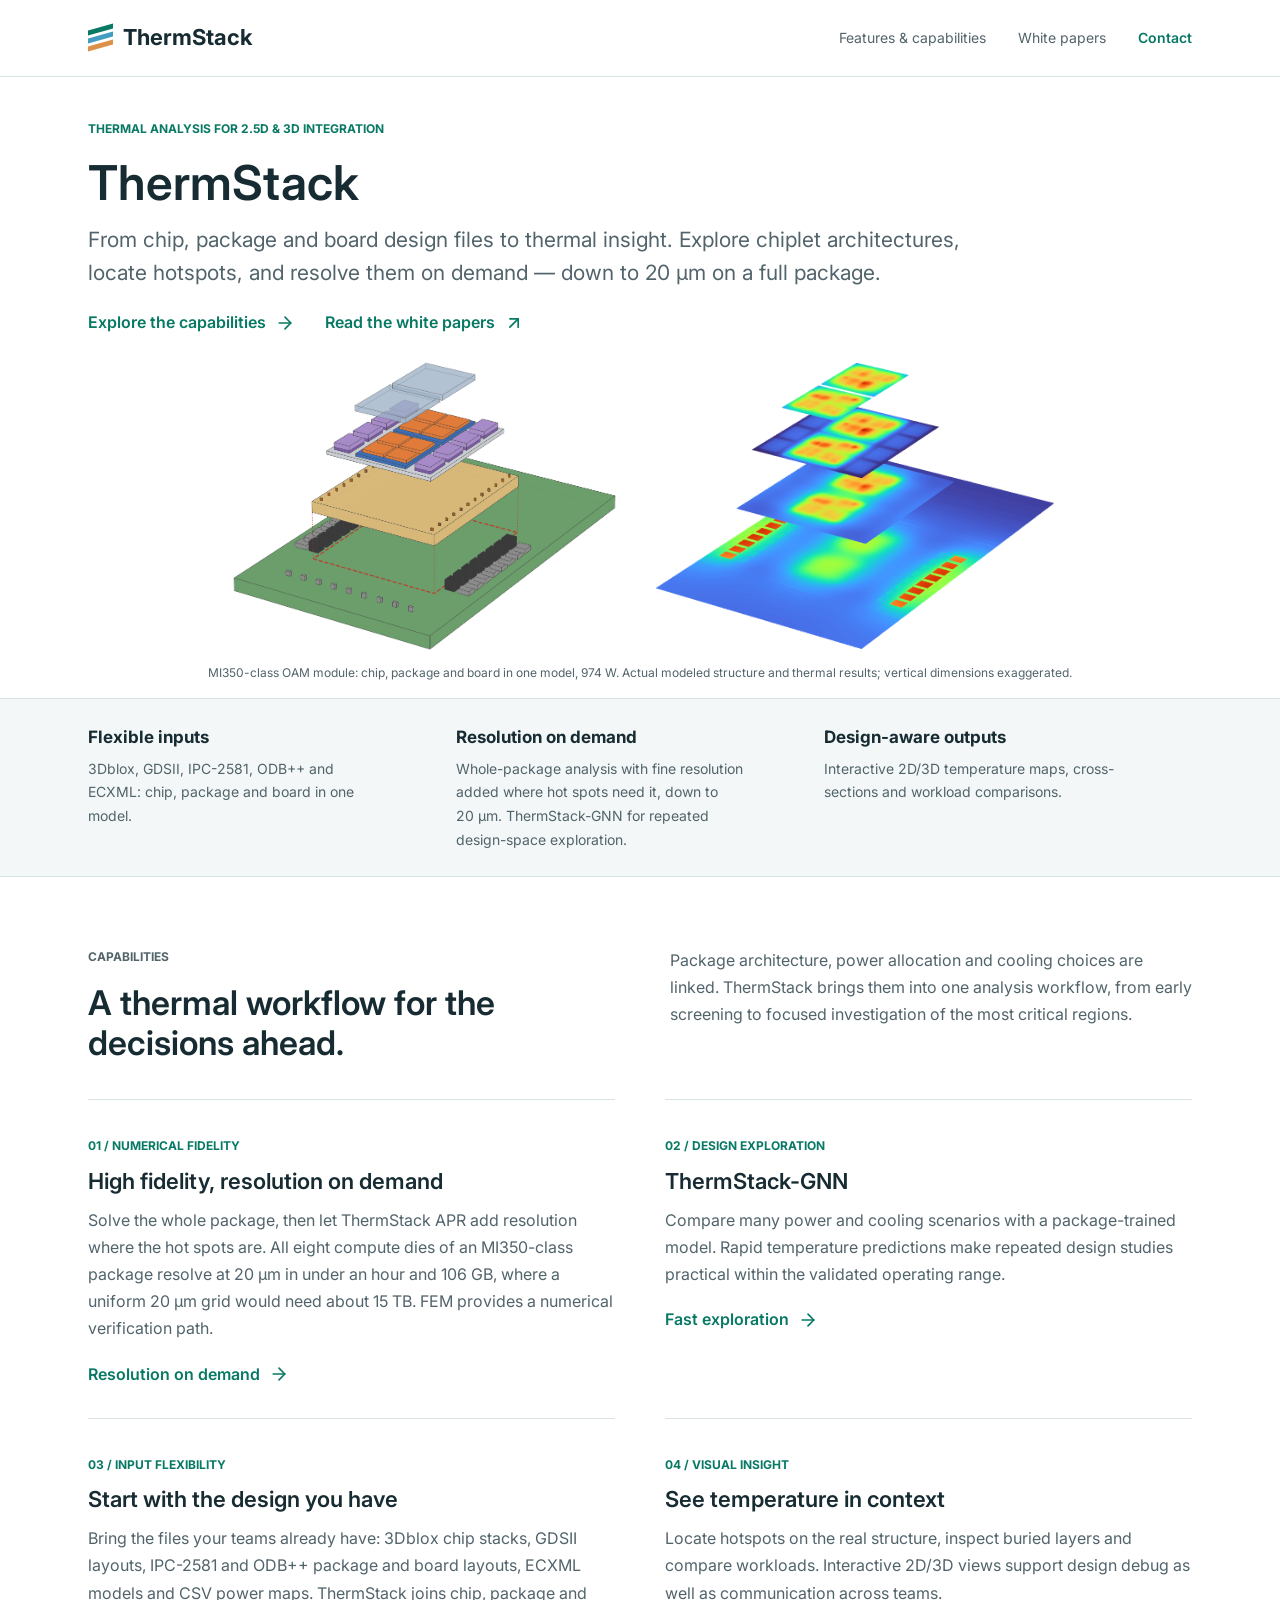
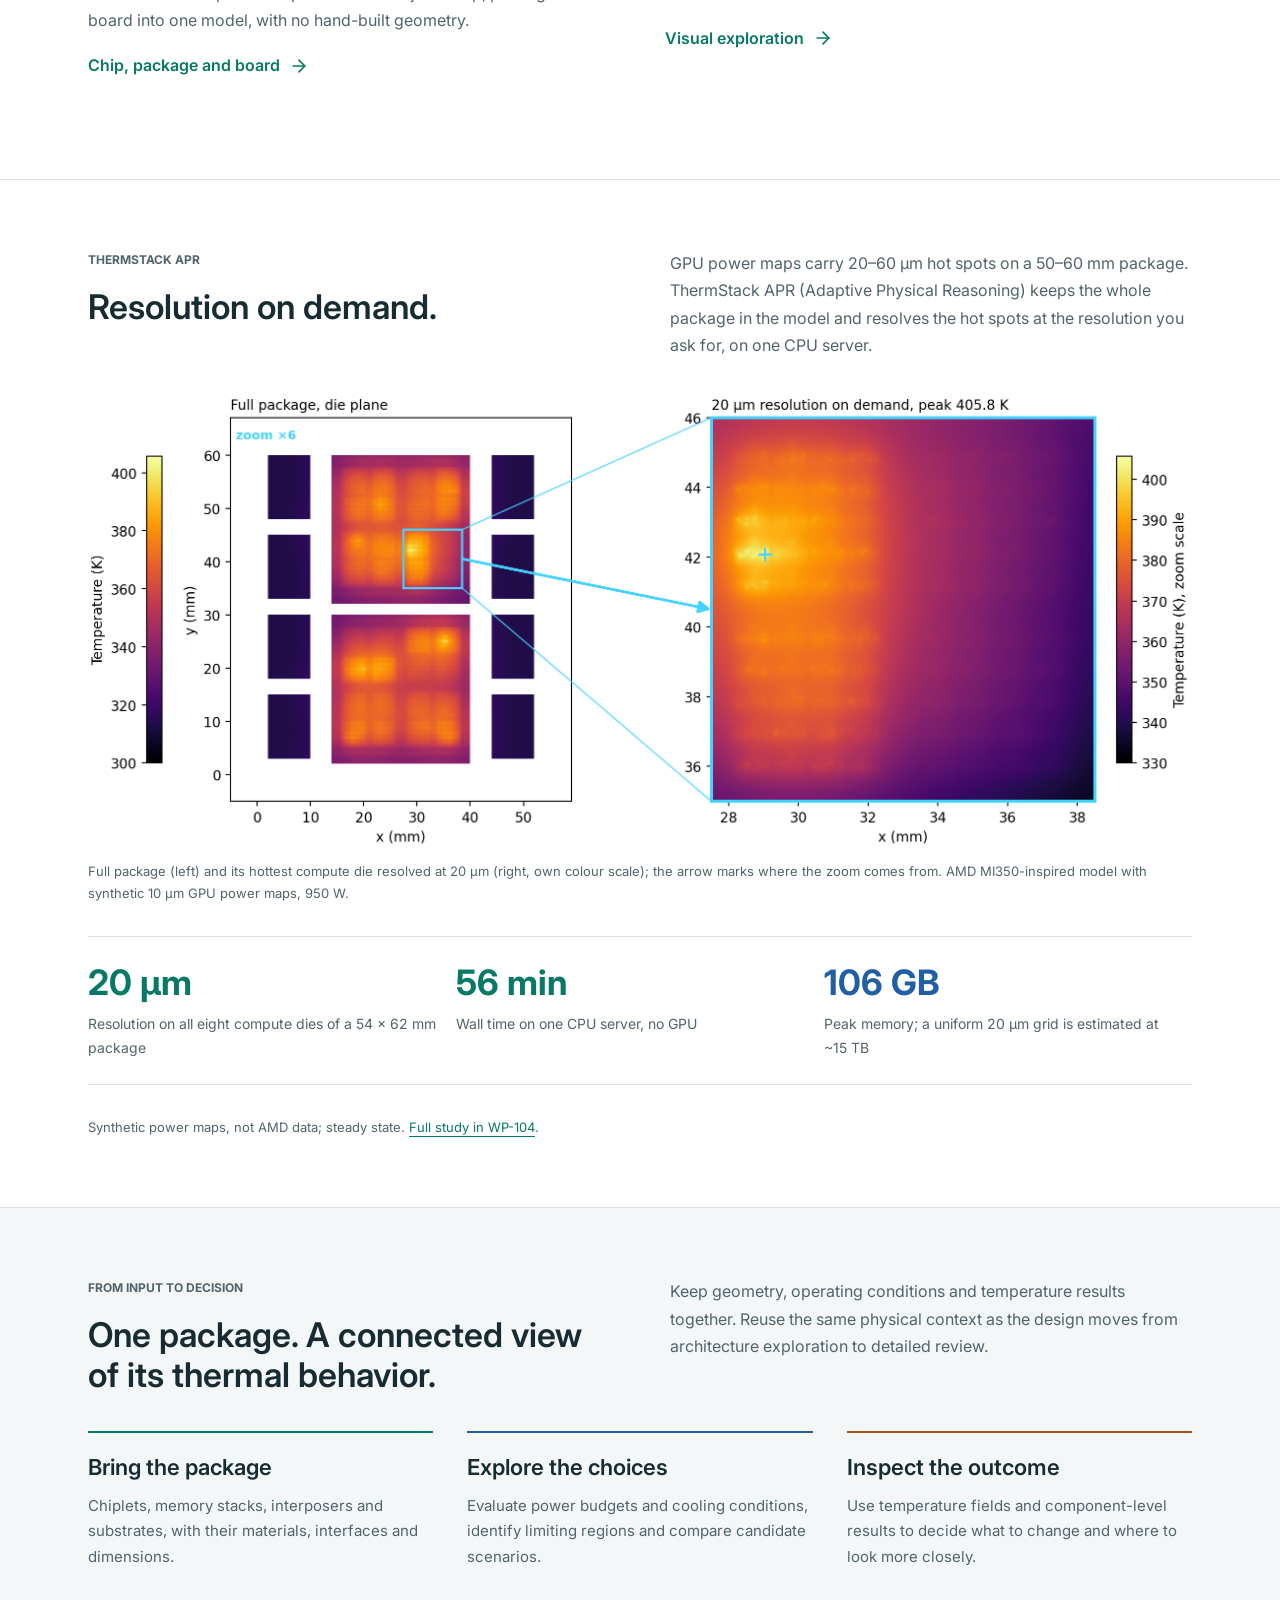
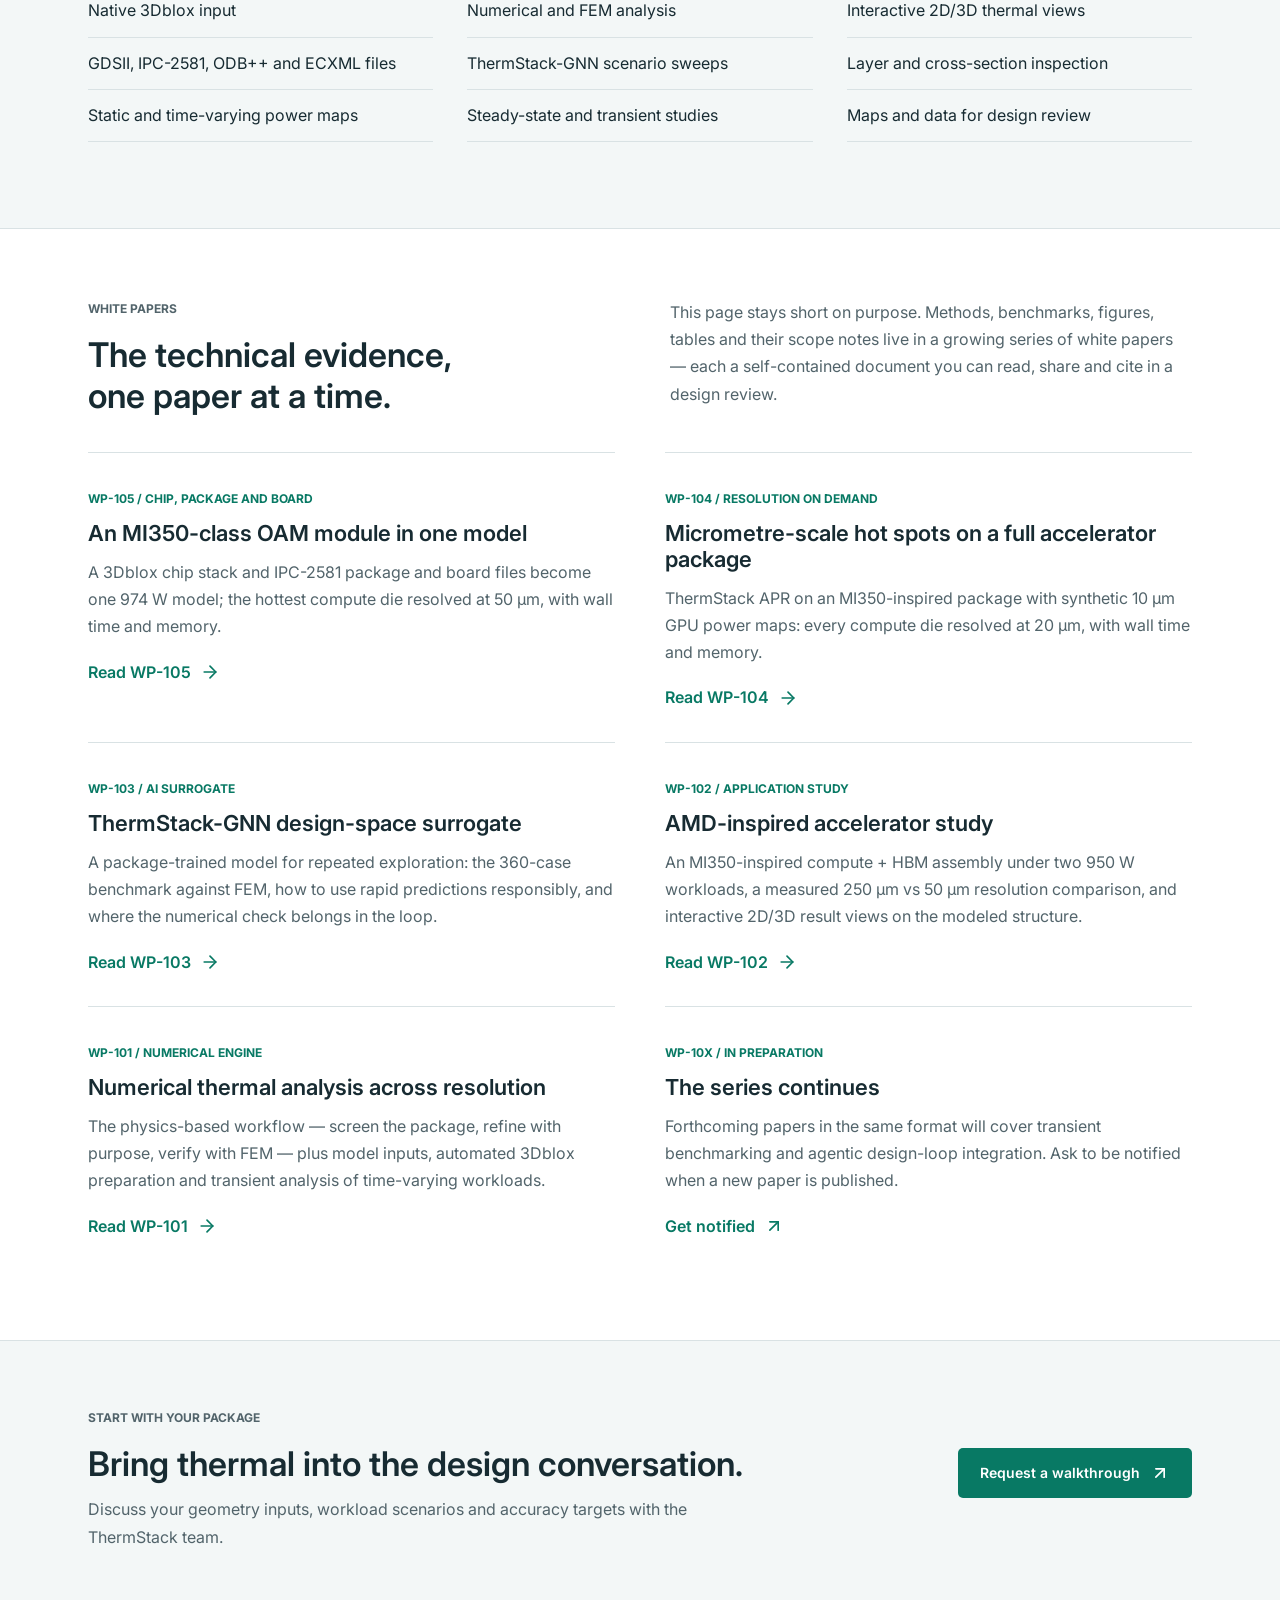
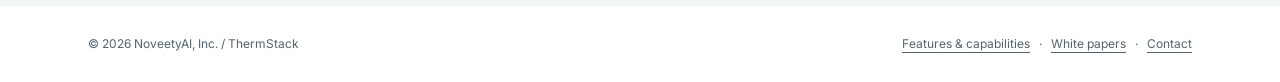
==== index.html @ 526bd448 "List white papers newest first on the main page Co-Authored-By: Claude Opus 5.5 <noreply@anthropic.c" ====
<!doctype html>
<html lang="en">
<head>
  <meta charset="utf-8"><meta name="viewport" content="width=device-width, initial-scale=1">
  <title>ThermStack | Thermal analysis for chiplet design exploration</title>
  <meta name="description" content="From package geometry to thermal insight. Explore 2.5D and 3D chiplet designs with numerical analysis, ThermStack-GNN, automated model preparation and interactive 2D/3D visualization.">
  <meta property="og:title" content="ThermStack | Thermal insight for chiplet design"><meta property="og:description" content="Numerical fidelity, rapid design exploration, flexible geometry inputs and temperature maps on the actual package."><meta property="og:type" content="website">
  <link rel="icon" href="assets/img/thermstack.svg" type="image/svg+xml"><link rel="preconnect" href="https://fonts.googleapis.com"><link rel="preconnect" href="https://fonts.gstatic.com" crossorigin><link href="https://fonts.googleapis.com/css2?family=Inter:wght@400;500;600;700;800&family=JetBrains+Mono:wght@400;600;700&display=swap" rel="stylesheet"><link rel="stylesheet" href="assets/site.css"><script src="assets/site.js" defer></script>
</head>
<body>
<a class="skip" href="#main">Skip to content</a>
<header class="site-header"><div class="wrap header-inner">
  <a class="brand" href="index.html" aria-label="ThermStack home"><span class="brand-mark" aria-hidden="true"><i></i><i></i><i></i></span>ThermStack</a>
  <button class="menu-button" aria-expanded="false" aria-controls="navigation" aria-label="Toggle navigation" title="Menu"><svg class="icon" aria-hidden="true" viewBox="0 0 24 24" fill="none" stroke="currentColor" stroke-width="2" stroke-linecap="round" stroke-linejoin="round"><path d="M4 5h16"/><path d="M4 12h16"/><path d="M4 19h16"/></svg></button>
  <nav class="nav" id="navigation" aria-label="Main navigation"><a href="#capabilities">Features &amp; capabilities</a><a href="#whitepapers">White papers</a><a class="contact-link" href="#contact">Contact</a></nav>
</div></header>
<main id="main">
  <section class="cover" aria-labelledby="product-title"><div class="wrap">
    <div class="intro"><p class="eyebrow">Thermal analysis for 2.5D &amp; 3D integration</p><h1 id="product-title">ThermStack</h1>
    <p class="lead">From chip, package and board design files to thermal insight. Explore chiplet architectures, locate hotspots, and resolve them on demand &mdash; down to 20&nbsp;&micro;m on a full package.</p>
    <div class="cover-actions"><a class="text-link" href="#capabilities">Explore the capabilities <svg class="icon" aria-hidden="true" viewBox="0 0 24 24" fill="none" stroke="currentColor" stroke-width="2" stroke-linecap="round" stroke-linejoin="round"><path d="M5 12h14"/><path d="m12 5 7 7-7 7"/></svg></a><a class="text-link" href="#whitepapers">Read the white papers <svg class="icon" aria-hidden="true" viewBox="0 0 24 24" fill="none" stroke="currentColor" stroke-width="2" stroke-linecap="round" stroke-linejoin="round"><path d="M7 7h10v10"/><path d="M7 17 17 7"/></svg></a></div></div>
    <div class="cover-visual" role="img" aria-label="MI350-class OAM module: exploded chip, package and board structure alongside its 3D temperature field"></div>
    <p class="visual-note">MI350-class OAM module: chip, package and board in one model, 974&nbsp;W. Actual modeled structure and thermal results; vertical dimensions exaggerated.</p>
  </div></section>
  <div class="summary-strip"><div class="wrap summary-grid"><div><strong>Flexible inputs</strong><p>3Dblox, GDSII, IPC-2581, ODB++ and ECXML: chip, package and board in one model.</p></div><div><strong>Resolution on demand</strong><p>Whole-package analysis with fine resolution added where hot spots need it, down to 20&nbsp;&micro;m. ThermStack-GNN for repeated design-space exploration.</p></div><div><strong>Design-aware outputs</strong><p>Interactive 2D/3D temperature maps, cross-sections and workload comparisons.</p></div></div></div>
  <section class="band" id="capabilities"><div class="wrap">
    <div class="section-heading"><div><p class="eyebrow">Capabilities</p><h2>A thermal workflow for the decisions ahead.</h2></div><p>Package architecture, power allocation and cooling choices are linked. ThermStack brings them into one analysis workflow, from early screening to focused investigation of the most critical regions.</p></div>
    <div class="capabilities">
      <article class="capability"><p class="number">01 / NUMERICAL FIDELITY</p><h3>High fidelity, resolution on demand</h3><p>Solve the whole package, then let ThermStack APR add resolution where the hot spots are. All eight compute dies of an MI350-class package resolve at 20&nbsp;&micro;m in under an hour and 106 GB, where a uniform 20&nbsp;&micro;m grid would need about 15 TB. FEM provides a numerical verification path.</p><a class="text-link" href="whitepapers/wp-104-resolution-on-demand.html">Resolution on demand <svg class="icon" aria-hidden="true" viewBox="0 0 24 24" fill="none" stroke="currentColor" stroke-width="2" stroke-linecap="round" stroke-linejoin="round"><path d="M5 12h14"/><path d="m12 5 7 7-7 7"/></svg></a></article>
      <article class="capability"><p class="number">02 / DESIGN EXPLORATION</p><h3>ThermStack-GNN</h3><p>Compare many power and cooling scenarios with a package-trained model. Rapid temperature predictions make repeated design studies practical within the validated operating range.</p><a class="text-link" href="whitepapers/wp-103-gnn-surrogate.html">Fast exploration <svg class="icon" aria-hidden="true" viewBox="0 0 24 24" fill="none" stroke="currentColor" stroke-width="2" stroke-linecap="round" stroke-linejoin="round"><path d="M5 12h14"/><path d="m12 5 7 7-7 7"/></svg></a></article>
      <article class="capability"><p class="number">03 / INPUT FLEXIBILITY</p><h3>Start with the design you have</h3><p>Bring the files your teams already have: 3Dblox chip stacks, GDSII layouts, IPC-2581 and ODB++ package and board layouts, ECXML models and CSV power maps. ThermStack joins chip, package and board into one model, with no hand-built geometry.</p><a class="text-link" href="whitepapers/wp-105-chip-package-board.html">Chip, package and board <svg class="icon" aria-hidden="true" viewBox="0 0 24 24" fill="none" stroke="currentColor" stroke-width="2" stroke-linecap="round" stroke-linejoin="round"><path d="M5 12h14"/><path d="m12 5 7 7-7 7"/></svg></a></article>
      <article class="capability"><p class="number">04 / VISUAL INSIGHT</p><h3>See temperature in context</h3><p>Locate hotspots on the real structure, inspect buried layers and compare workloads. Interactive 2D/3D views support design debug as well as communication across teams.</p><a class="text-link" href="whitepapers/wp-102-amd-resolution-study.html#views">Visual exploration <svg class="icon" aria-hidden="true" viewBox="0 0 24 24" fill="none" stroke="currentColor" stroke-width="2" stroke-linecap="round" stroke-linejoin="round"><path d="M5 12h14"/><path d="m12 5 7 7-7 7"/></svg></a></article>
    </div>
  </div></section>
  <section class="band" id="resolution"><div class="wrap">
    <div class="section-heading"><div><p class="eyebrow">ThermStack APR</p><h2>Resolution on demand.</h2></div><p>GPU power maps carry 20&ndash;60&nbsp;&micro;m hot spots on a 50&ndash;60&nbsp;mm package. ThermStack APR (Adaptive Physical Reasoning) keeps the whole package in the model and resolves the hot spots at the resolution you ask for, on one CPU server.</p></div>
    <figure class="figure"><button class="image-open" aria-label="Enlarge full package and 20 micrometre zoom" title="Enlarge image"><img src="assets/figs/apr/apr_20um_overview.png" alt="Left: die-plane temperature of a full accelerator package with the hottest compute die outlined. Right: that die resolved at 20 micrometres, peak 405.8 K" loading="lazy" width="2240" height="919"></button><figcaption>Full package (left) and its hottest compute die resolved at 20&nbsp;&micro;m (right, own colour scale); the arrow marks where the zoom comes from. AMD MI350-inspired model with synthetic 10&nbsp;&micro;m GPU power maps, 950&nbsp;W.</figcaption></figure>
    <div class="evidence"><div><strong>20&nbsp;&micro;m</strong><span>Resolution on all eight compute dies of a 54 &times; 62&nbsp;mm package</span></div><div><strong>56 min</strong><span>Wall time on one CPU server, no GPU</span></div><div><strong class="blue">106 GB</strong><span>Peak memory; a uniform 20&nbsp;&micro;m grid is estimated at ~15&nbsp;TB</span></div></div>
    <p class="note">Synthetic power maps, not AMD data; steady state. <a href="whitepapers/wp-104-resolution-on-demand.html">Full study in WP-104</a>.</p>
  </div></section>
  <section class="band alt"><div class="wrap">
    <div class="section-heading"><div><p class="eyebrow">From input to decision</p><h2>One package. A connected view of its thermal behavior.</h2></div><p>Keep geometry, operating conditions and temperature results together. Reuse the same physical context as the design moves from architecture exploration to detailed review.</p></div>
    <div class="flow"><article><h3>Bring the package</h3><p>Chiplets, memory stacks, interposers and substrates, with their materials, interfaces and dimensions.</p><ul class="inline-list"><li>Native 3Dblox input</li><li>GDSII, IPC-2581, ODB++ and ECXML files</li><li>Static and time-varying power maps</li></ul></article><article><h3>Explore the choices</h3><p>Evaluate power budgets and cooling conditions, identify limiting regions and compare candidate scenarios.</p><ul class="inline-list"><li>Numerical and FEM analysis</li><li>ThermStack-GNN scenario sweeps</li><li>Steady-state and transient studies</li></ul></article><article><h3>Inspect the outcome</h3><p>Use temperature fields and component-level results to decide what to change and where to look more closely.</p><ul class="inline-list"><li>Interactive 2D/3D thermal views</li><li>Layer and cross-section inspection</li><li>Maps and data for design review</li></ul></article></div>
  </div></section>
  <section class="band" id="whitepapers"><div class="wrap">
    <div class="section-heading"><div><p class="eyebrow">White papers</p><h2>The technical evidence,<br>one paper at a time.</h2></div><p>This page stays short on purpose. Methods, benchmarks, figures, tables and their scope notes live in a growing series of white papers — each a self-contained document you can read, share and cite in a design review.</p></div>
    <div class="capabilities">
      <article class="capability"><p class="number">WP-105 / CHIP, PACKAGE AND BOARD</p><h3>An MI350-class OAM module in one model</h3><p>A 3Dblox chip stack and IPC-2581 package and board files become one 974&nbsp;W model; the hottest compute die resolved at 50&nbsp;&micro;m, with wall time and memory.</p><a class="text-link" href="whitepapers/wp-105-chip-package-board.html">Read WP-105 <svg class="icon" aria-hidden="true" viewBox="0 0 24 24" fill="none" stroke="currentColor" stroke-width="2" stroke-linecap="round" stroke-linejoin="round"><path d="M5 12h14"/><path d="m12 5 7 7-7 7"/></svg></a></article>
      <article class="capability"><p class="number">WP-104 / RESOLUTION ON DEMAND</p><h3>Micrometre-scale hot spots on a full accelerator package</h3><p>ThermStack APR on an MI350-inspired package with synthetic 10&nbsp;&micro;m GPU power maps: every compute die resolved at 20&nbsp;&micro;m, with wall time and memory.</p><a class="text-link" href="whitepapers/wp-104-resolution-on-demand.html">Read WP-104 <svg class="icon" aria-hidden="true" viewBox="0 0 24 24" fill="none" stroke="currentColor" stroke-width="2" stroke-linecap="round" stroke-linejoin="round"><path d="M5 12h14"/><path d="m12 5 7 7-7 7"/></svg></a></article>
      <article class="capability"><p class="number">WP-103 / AI SURROGATE</p><h3>ThermStack-GNN design-space surrogate</h3><p>A package-trained model for repeated exploration: the 360-case benchmark against FEM, how to use rapid predictions responsibly, and where the numerical check belongs in the loop.</p><a class="text-link" href="whitepapers/wp-103-gnn-surrogate.html">Read WP-103 <svg class="icon" aria-hidden="true" viewBox="0 0 24 24" fill="none" stroke="currentColor" stroke-width="2" stroke-linecap="round" stroke-linejoin="round"><path d="M5 12h14"/><path d="m12 5 7 7-7 7"/></svg></a></article>
      <article class="capability"><p class="number">WP-102 / APPLICATION STUDY</p><h3>AMD-inspired accelerator study</h3><p>An MI350-inspired compute + HBM assembly under two 950 W workloads, a measured 250&nbsp;&micro;m vs 50&nbsp;&micro;m resolution comparison, and interactive 2D/3D result views on the modeled structure.</p><a class="text-link" href="whitepapers/wp-102-amd-resolution-study.html">Read WP-102 <svg class="icon" aria-hidden="true" viewBox="0 0 24 24" fill="none" stroke="currentColor" stroke-width="2" stroke-linecap="round" stroke-linejoin="round"><path d="M5 12h14"/><path d="m12 5 7 7-7 7"/></svg></a></article>
      <article class="capability"><p class="number">WP-101 / NUMERICAL ENGINE</p><h3>Numerical thermal analysis across resolution</h3><p>The physics-based workflow — screen the package, refine with purpose, verify with FEM — plus model inputs, automated 3Dblox preparation and transient analysis of time-varying workloads.</p><a class="text-link" href="whitepapers/wp-101-numerical-engine.html">Read WP-101 <svg class="icon" aria-hidden="true" viewBox="0 0 24 24" fill="none" stroke="currentColor" stroke-width="2" stroke-linecap="round" stroke-linejoin="round"><path d="M5 12h14"/><path d="m12 5 7 7-7 7"/></svg></a></article>
      <article class="capability"><p class="number">WP-10X / IN PREPARATION</p><h3>The series continues</h3><p>Forthcoming papers in the same format will cover transient benchmarking and agentic design-loop integration. Ask to be notified when a new paper is published.</p><a class="text-link" href="mailto:noveetyai@noveetymanagement.com?subject=ThermStack%20white%20paper%20notifications">Get notified <svg class="icon" aria-hidden="true" viewBox="0 0 24 24" fill="none" stroke="currentColor" stroke-width="2" stroke-linecap="round" stroke-linejoin="round"><path d="M7 7h10v10"/><path d="M7 17 17 7"/></svg></a></article>
    </div>
  </div></section>
  <section class="contact-band" id="contact"><div class="wrap contact-inner"><div><p class="eyebrow">Start with your package</p><h2>Bring thermal into the design conversation.</h2><p>Discuss your geometry inputs, workload scenarios and accuracy targets with the ThermStack team.</p></div><a class="button" href="mailto:noveetyai@noveetymanagement.com?subject=ThermStack%20design%20discussion">Request a walkthrough <svg class="icon" aria-hidden="true" viewBox="0 0 24 24" fill="none" stroke="currentColor" stroke-width="2" stroke-linecap="round" stroke-linejoin="round"><path d="M7 7h10v10"/><path d="M7 17 17 7"/></svg></a></div></section>
</main>
<footer><div class="wrap footer-inner"><span>&copy; 2026 NoveetyAI, Inc. / ThermStack</span><span><a href="#capabilities">Features &amp; capabilities</a> &nbsp; &middot; &nbsp; <a href="#whitepapers">White papers</a> &nbsp; &middot; &nbsp; <a href="mailto:noveetyai@noveetymanagement.com">Contact</a></span></div></footer>
<dialog class="lightbox" aria-label="Expanded analysis figure"><button class="close-button" aria-label="Close image" title="Close"><svg class="icon" aria-hidden="true" viewBox="0 0 24 24" fill="none" stroke="currentColor" stroke-width="2" stroke-linecap="round" stroke-linejoin="round"><path d="M18 6 6 18"/><path d="m6 6 12 12"/></svg></button><img alt=""><p></p></dialog>
</body></html>
---- assets/site.css ----
:root{--ink:#172b32;--muted:#52646b;--line:#d9e2e4;--paper:#fff;--wash:#f3f7f7;--green:#087964;--blue:#215fa4;--orange:#ae521d;--max:1160px}
*{box-sizing:border-box;letter-spacing:0}html{scroll-behavior:smooth;scroll-padding-top:100px}body{margin:0;background:var(--paper);color:var(--ink);font:16px/1.7 Inter,Arial,sans-serif}a{color:var(--green);text-underline-offset:4px}button,a{-webkit-tap-highlight-color:transparent}button{font:inherit}button:focus-visible,a:focus-visible,summary:focus-visible{outline:3px solid var(--blue);outline-offset:5px}h1,h2,h3,p,figure{margin:0}h1,h2,h3{line-height:1.18;font-weight:600}h1{font-size:48px}h2{font-size:34px}h3{font-size:22px}p+p{margin-top:16px}.wrap{max-width:var(--max);margin:auto;padding:0 28px}.skip{position:fixed;top:-100px;left:12px;background:white;padding:12px;z-index:100}.skip:focus{top:10px}.site-header{position:sticky;top:0;background:#fffffffa;border-bottom:1px solid var(--line);z-index:20}.header-inner{height:76px;display:flex;align-items:center;justify-content:space-between;gap:28px}.brand{display:flex;gap:10px;align-items:center;color:var(--ink);font-size:22px;font-weight:700;text-decoration:none}.brand-mark{display:grid;gap:3px;transform:skewY(-16deg);width:25px}.brand-mark i{display:block;height:5px;background:var(--green)}.brand-mark i:nth-child(2){background:#449dc0}.brand-mark i:nth-child(3){background:#dc9147}.nav{display:flex;align-items:center;gap:32px}.nav a{font-size:14px;text-decoration:none;color:var(--muted)}.nav a[aria-current=page]{color:var(--ink);border-bottom:2px solid var(--green);padding:24px 0}.nav .contact-link{color:var(--green);font-weight:600}.menu-button{display:none;border:0;background:transparent;padding:8px;color:var(--ink)}.icon{width:20px;height:20px;vertical-align:middle;flex:none}.eyebrow{font-size:12px;font-weight:700;color:var(--green);text-transform:uppercase;margin-bottom:16px}.lead{font-size:21px;color:var(--muted);line-height:1.55;max-width:830px}.text-link{display:inline-flex;align-items:center;gap:9px;font-weight:600;text-decoration:none}.cover{padding:42px 0 0;background:#fff}.cover .intro{max-width:910px}.cover h1{margin-bottom:12px}.cover .lead{max-width:890px}.cover-actions{display:flex;gap:30px;flex-wrap:wrap;margin:20px 0 12px}.cover-visual{height:315px;position:relative;background-image:url('figs/oam/oam_hero_structure.png'),url('figs/oam/oam_hero_temperature.png');background-size:auto 300px,auto 300px;background-repeat:no-repeat;background-position:calc(50% - 215px) center,calc(50% + 215px) center}.visual-note{color:var(--muted);font-size:12px;text-align:center;padding-bottom:14px}.summary-strip{border-block:1px solid var(--line);background:var(--wash)}.summary-grid{display:grid;grid-template-columns:repeat(3,1fr)}.summary-grid>div{padding:24px 24px 24px 0}.summary-grid strong{display:block;font-size:17px;margin-bottom:5px}.summary-grid p{font-size:14px;color:var(--muted);max-width:300px}.band{padding:70px 0;border-bottom:1px solid var(--line)}.band.alt{background:var(--wash)}.section-heading{display:grid;grid-template-columns:1fr 1fr;gap:60px;align-items:start;margin-bottom:36px}.section-heading p{color:var(--muted)}.section-heading h2{max-width:540px}.capabilities{display:grid;grid-template-columns:repeat(2,1fr);column-gap:50px}.capability{border-top:1px solid var(--line);padding:24px 0 30px}.capability .number,.feature-number{font-size:12px;font-weight:700;color:var(--green);margin-bottom:12px}.capability p{color:var(--muted);margin:12px 0 18px}.flow{display:grid;grid-template-columns:repeat(3,1fr);gap:34px}.flow article{border-top:2px solid var(--green);padding-top:22px}.flow article:nth-child(2){border-color:var(--blue)}.flow article:nth-child(3){border-color:var(--orange)}.flow p{font-size:15px;color:var(--muted);margin-top:12px}.inline-list{padding:0;list-style:none}.inline-list li{padding:12px 0;border-bottom:1px solid var(--line)}.note{font-size:13px;color:var(--muted);margin-top:18px;line-height:1.6}.evidence{display:grid;grid-template-columns:repeat(3,1fr);margin:32px 0;border-block:1px solid var(--line)}.evidence>div{padding:24px 20px 24px 0}.evidence strong{font-size:35px;color:var(--green);display:block;line-height:1.2}.evidence span{display:block;font-size:14px;color:var(--muted);margin-top:9px}.evidence .blue{color:var(--blue)}.figure-pair{display:grid;grid-template-columns:1fr 1fr;gap:24px}.figure{margin:26px 0}.figure img{width:100%;height:auto;display:block;background:#fff}.figure figcaption{font-size:13px;color:var(--muted);margin-top:12px}.image-open{padding:0;border:0;background:#fff;display:block;cursor:zoom-in;width:100%}.image-open:hover{outline:1px solid #9fbdc4}.page-intro{padding:54px 0 40px;border-bottom:1px solid var(--line)}.page-intro h1{margin-bottom:18px}.page-intro .lead{max-width:890px}.page-layout{display:grid;grid-template-columns:180px minmax(0,1fr);gap:50px}.contents{position:sticky;top:108px;align-self:start;padding-top:38px}.contents p{font-size:12px;color:var(--muted);margin-bottom:15px;text-transform:uppercase}.contents a{display:block;padding:9px 0;font-size:13px;text-decoration:none;color:var(--muted);border-left:2px solid var(--line);padding-left:15px}.contents a:hover,.contents a[aria-current=true]{color:var(--green);border-color:var(--green)}.feature-section{padding:48px 0 54px;border-bottom:1px solid var(--line);scroll-margin-top:24px}.feature-section h2{font-size:32px;margin-bottom:18px}.feature-section h3{margin:28px 0 14px}.feature-section>p{color:var(--muted)}.feature-section .intro-copy{font-size:18px}.article-pair{display:grid;grid-template-columns:1fr 1fr;gap:30px;margin:25px 0}.article-pair p{font-size:15px;color:var(--muted)}.article-pair h3{font-size:19px;margin-top:0}.table-wrap{overflow:auto;margin:22px 0;border-block:1px solid var(--line)}table{width:100%;border-collapse:collapse;font-size:14px;font-variant-numeric:tabular-nums}th,td{text-align:left;padding:14px 12px;border-bottom:1px solid var(--line);vertical-align:top}th{font-weight:600;background:var(--wash);font-size:12px}tr:last-child td{border-bottom:0}.reading-note{border-left:3px solid var(--blue);padding:12px 0 12px 20px;margin:24px 0;font-size:14px;color:var(--muted)}.reading-note strong{color:var(--ink)}details{border-top:1px solid var(--line);padding:18px 0;font-size:14px;color:var(--muted)}summary{cursor:pointer;color:var(--ink);font-weight:600}details p{margin-top:12px}.viewer{border:1px solid var(--line);border-radius:6px;overflow:hidden;background:white;margin-top:26px}.viewer-bar{display:flex;justify-content:space-between;align-items:center;gap:16px;padding:14px 18px;border-bottom:1px solid var(--line);flex-wrap:wrap}.viewer-title{font-size:13px;font-weight:600}.tabs{display:flex;gap:2px;flex-wrap:wrap}.tabs button{border:0;background:transparent;padding:7px 12px;border-radius:4px;color:var(--muted);font-size:13px;cursor:pointer}.tabs button[aria-selected=true]{background:#e3f2ed;color:#08604f;font-weight:600}.view-panel{padding:16px}.view-panel[hidden]{display:none}.view-panel img{height:390px;width:100%;object-fit:contain}.view-panel figcaption{margin:10px 10px 0;color:var(--muted);font-size:13px;min-height:44px}.video{width:100%;display:block;background:#fff;aspect-ratio:16/10}.contact-band{padding:55px 0;background:var(--wash)}.contact-inner{display:flex;align-items:center;justify-content:space-between;gap:35px}.contact-inner p{max-width:660px;margin-top:12px;color:var(--muted)}.button{display:inline-flex;gap:10px;align-items:center;padding:13px 22px;background:var(--green);color:white;border-radius:5px;text-decoration:none;white-space:nowrap;font-size:14px;font-weight:600}.button:hover{background:#075b4d}footer{padding:28px 0;font-size:12px;color:var(--muted)}.footer-inner{display:flex;justify-content:space-between;gap:24px;flex-wrap:wrap}footer a{color:var(--muted)}.lightbox{max-width:96vw;max-height:94vh;border:1px solid var(--line);border-radius:6px;padding:48px 20px 20px;background:#fff}.lightbox::backdrop{background:#172b32c7}.lightbox img{display:block;max-width:88vw;max-height:76vh;object-fit:contain;margin:auto}.lightbox p{font-size:13px;color:var(--muted);max-width:900px;margin:12px auto 0}.close-button{position:absolute;right:12px;top:10px;padding:6px;border:0;background:var(--wash);border-radius:4px;cursor:pointer}.print-note{display:none}
@media(min-width:1600px){.cover-visual{height:350px;background-size:auto 340px,auto 340px;background-position:calc(50% - 240px) center,calc(50% + 240px) center}}
@media(max-width:900px){.page-layout{grid-template-columns:145px minmax(0,1fr);gap:28px}.nav{gap:22px}.section-heading{gap:28px}.evidence strong{font-size:29px}.cover-visual{height:285px;background-size:auto 275px,auto 275px;background-position:calc(50% - 195px) center,calc(50% + 195px) center}.article-pair{grid-template-columns:1fr}.page-layout .evidence{grid-template-columns:1fr}.page-layout .evidence>div{padding:16px 0;border-bottom:1px solid var(--line)}.page-layout .evidence>div:last-child{border:0}}
@media(max-width:640px){.wrap{padding:0 20px}.header-inner{height:64px;gap:12px}.brand{font-size:20px}.menu-button{display:inline-flex}.nav{display:none;position:absolute;top:64px;left:0;right:0;background:white;padding:18px 20px;border-bottom:1px solid var(--line);flex-direction:column;align-items:stretch;gap:0}.nav.open{display:flex}.nav a,.nav a[aria-current=page]{padding:12px 0;border:0}.nav a[aria-current=page]{font-weight:700}.cover{padding-top:30px}h1{font-size:36px}h2{font-size:28px}.lead{font-size:18px}.eyebrow{font-size:11px;margin-bottom:12px}.cover-actions{gap:15px;font-size:14px}.cover-visual{height:200px;background-size:auto 195px,auto 195px;background-position:calc(50% - 90px) center,calc(50% + 90px) center}.visual-note{font-size:10px}.summary-grid{grid-template-columns:1fr}.summary-grid>div{padding:16px 0;border-bottom:1px solid var(--line)}.summary-grid>div:last-child{border:0}.summary-grid p{max-width:none}.band{padding:44px 0}.section-heading{grid-template-columns:1fr;gap:20px;margin-bottom:28px}.capabilities,.flow,.figure-pair{grid-template-columns:1fr}.flow{gap:28px}.evidence{grid-template-columns:1fr}.evidence>div{border-bottom:1px solid var(--line);padding:18px 0}.evidence>div:last-child{border:0}.page-intro{padding:34px 0}.page-layout{display:block}.contents{position:static;padding:24px 0 0;display:flex;flex-wrap:wrap;gap:6px 20px}.contents p{width:100%;margin:0}.contents a{border:0;padding:5px 0}.feature-section{padding:36px 0}.feature-section h2{font-size:28px}.view-panel{padding:8px}.view-panel img{height:300px}.viewer-bar{padding:12px}.tabs button{padding:6px 9px}.contact-inner{display:block}.contact-inner .button{margin-top:24px}.table-wrap{font-size:12px}th,td{padding:12px 8px}.lightbox{padding:44px 10px 12px}.lightbox img{max-width:86vw}.lightbox p{font-size:12px}.footer-inner{gap:14px}}
.floorplan-figure img{max-height:500px;object-fit:contain}
@media(max-width:640px){.cover-visual{height:270px;background-image:url('figs/oam/oam_hero_temperature.png');background-size:auto 265px;background-position:center}.floorplan-figure img{max-height:400px}}
@media(prefers-reduced-motion:reduce){html{scroll-behavior:auto}}
/* White-paper series layout (whitepapers/wp-*.html) */
.paper-meta{display:flex;gap:14px;flex-wrap:wrap;font-size:12px;font-weight:700;color:var(--green);text-transform:uppercase;margin-bottom:16px}
.paper-meta span+span::before{content:"\00b7";margin-right:14px;color:var(--line)}
.paper-body{max-width:880px}
.paper-abstract{border:1px solid var(--line);border-left:3px solid var(--green);background:var(--wash);padding:20px 24px;margin:30px 0 6px;font-size:15px;color:var(--muted);line-height:1.65}
.paper-abstract strong{display:block;color:var(--ink);font-size:12px;text-transform:uppercase;margin-bottom:8px}
.paper-nav{display:flex;justify-content:space-between;gap:20px;flex-wrap:wrap;padding:26px 0;font-size:14px}
@media print{.site-header,.contents,.cover-actions,.contact-band,.image-open+.icon,dialog{display:none!important}.wrap{max-width:none;padding:0}.page-layout{display:block}.band,.feature-section{padding:22px 0}.figure,table{break-inside:avoid}.cover-visual{print-color-adjust:exact}.view-panel[hidden]{display:block}.print-note{display:block}body{font-size:11pt}h1{font-size:28pt}h2{font-size:21pt}}
.view-panel .figure-pair{gap:20px}.view-panel .figure-pair figure{margin:0;min-width:0}.view-panel .figure-pair img{height:320px}.view-panel .figure-pair figcaption{margin:10px 0 0;min-height:0}.view-panel>.note{margin:14px 10px 2px}
@media(max-width:640px){.view-panel .figure-pair img{height:250px}}
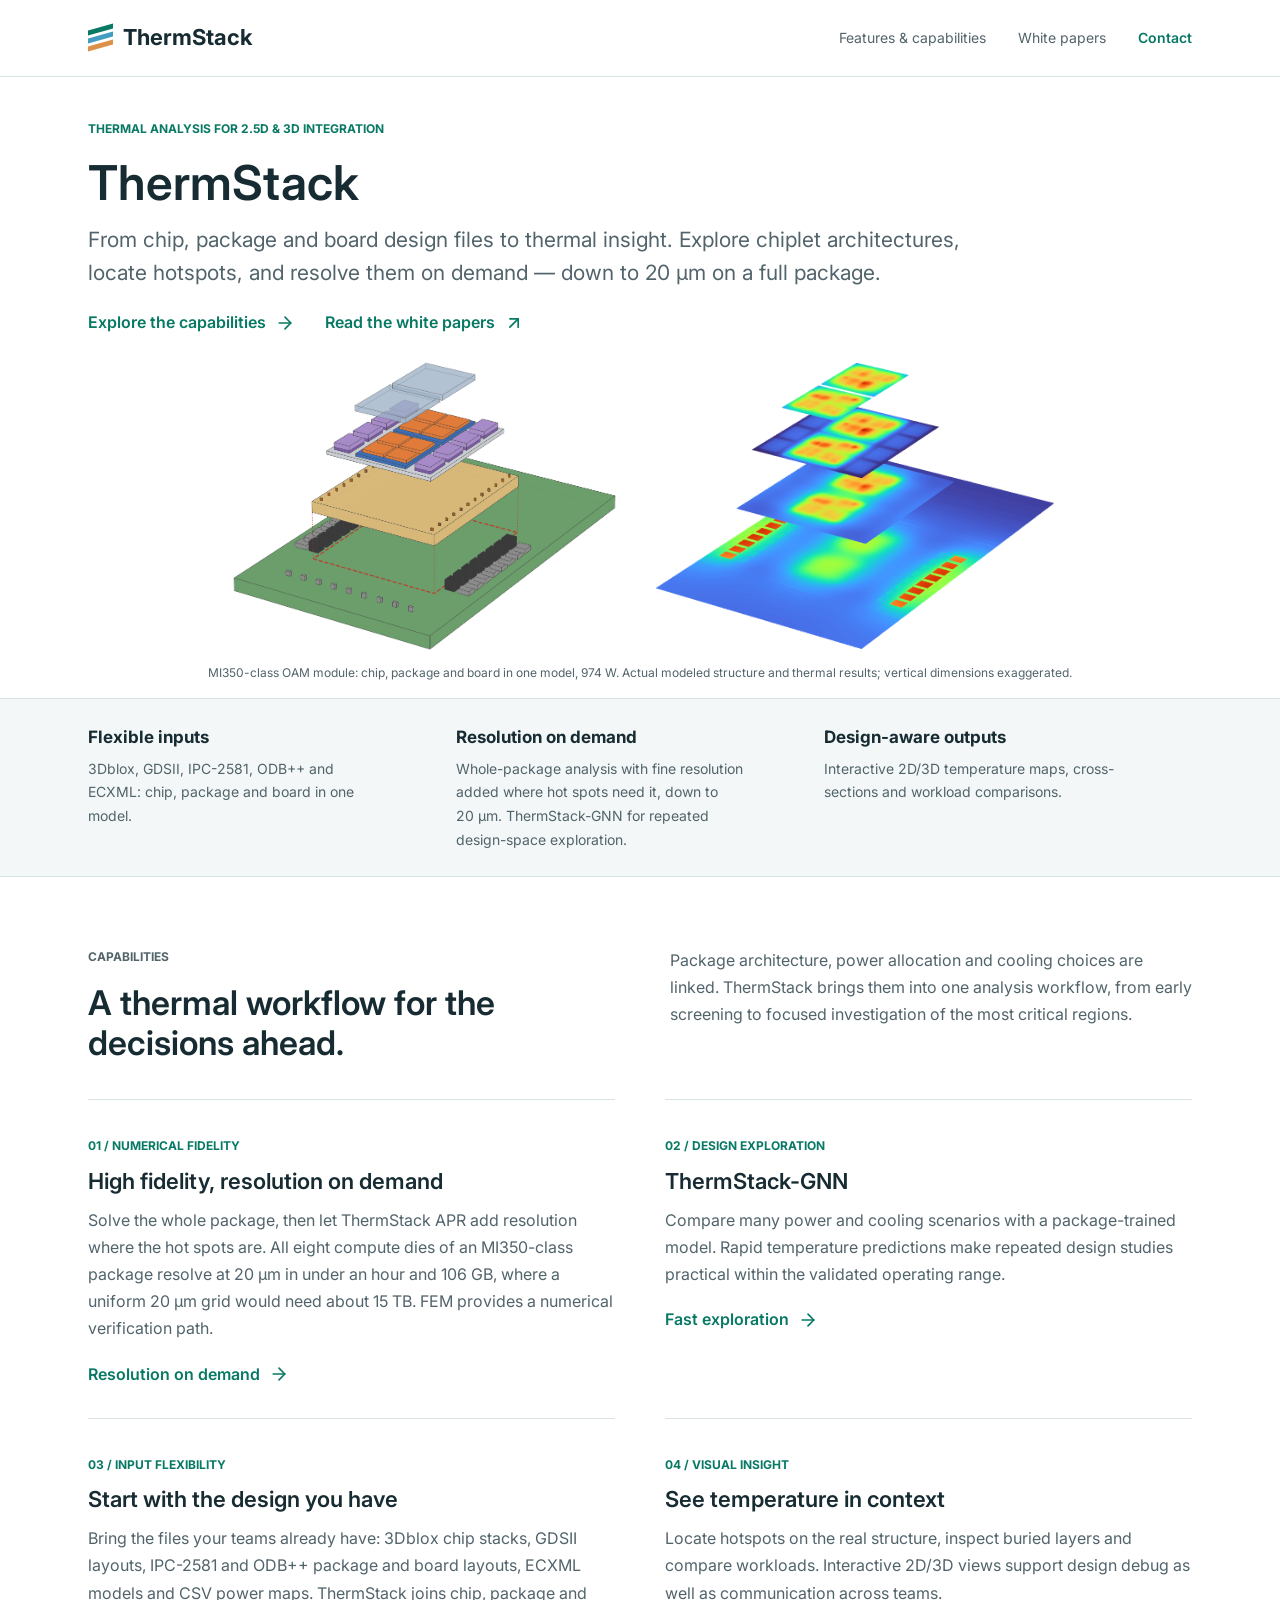
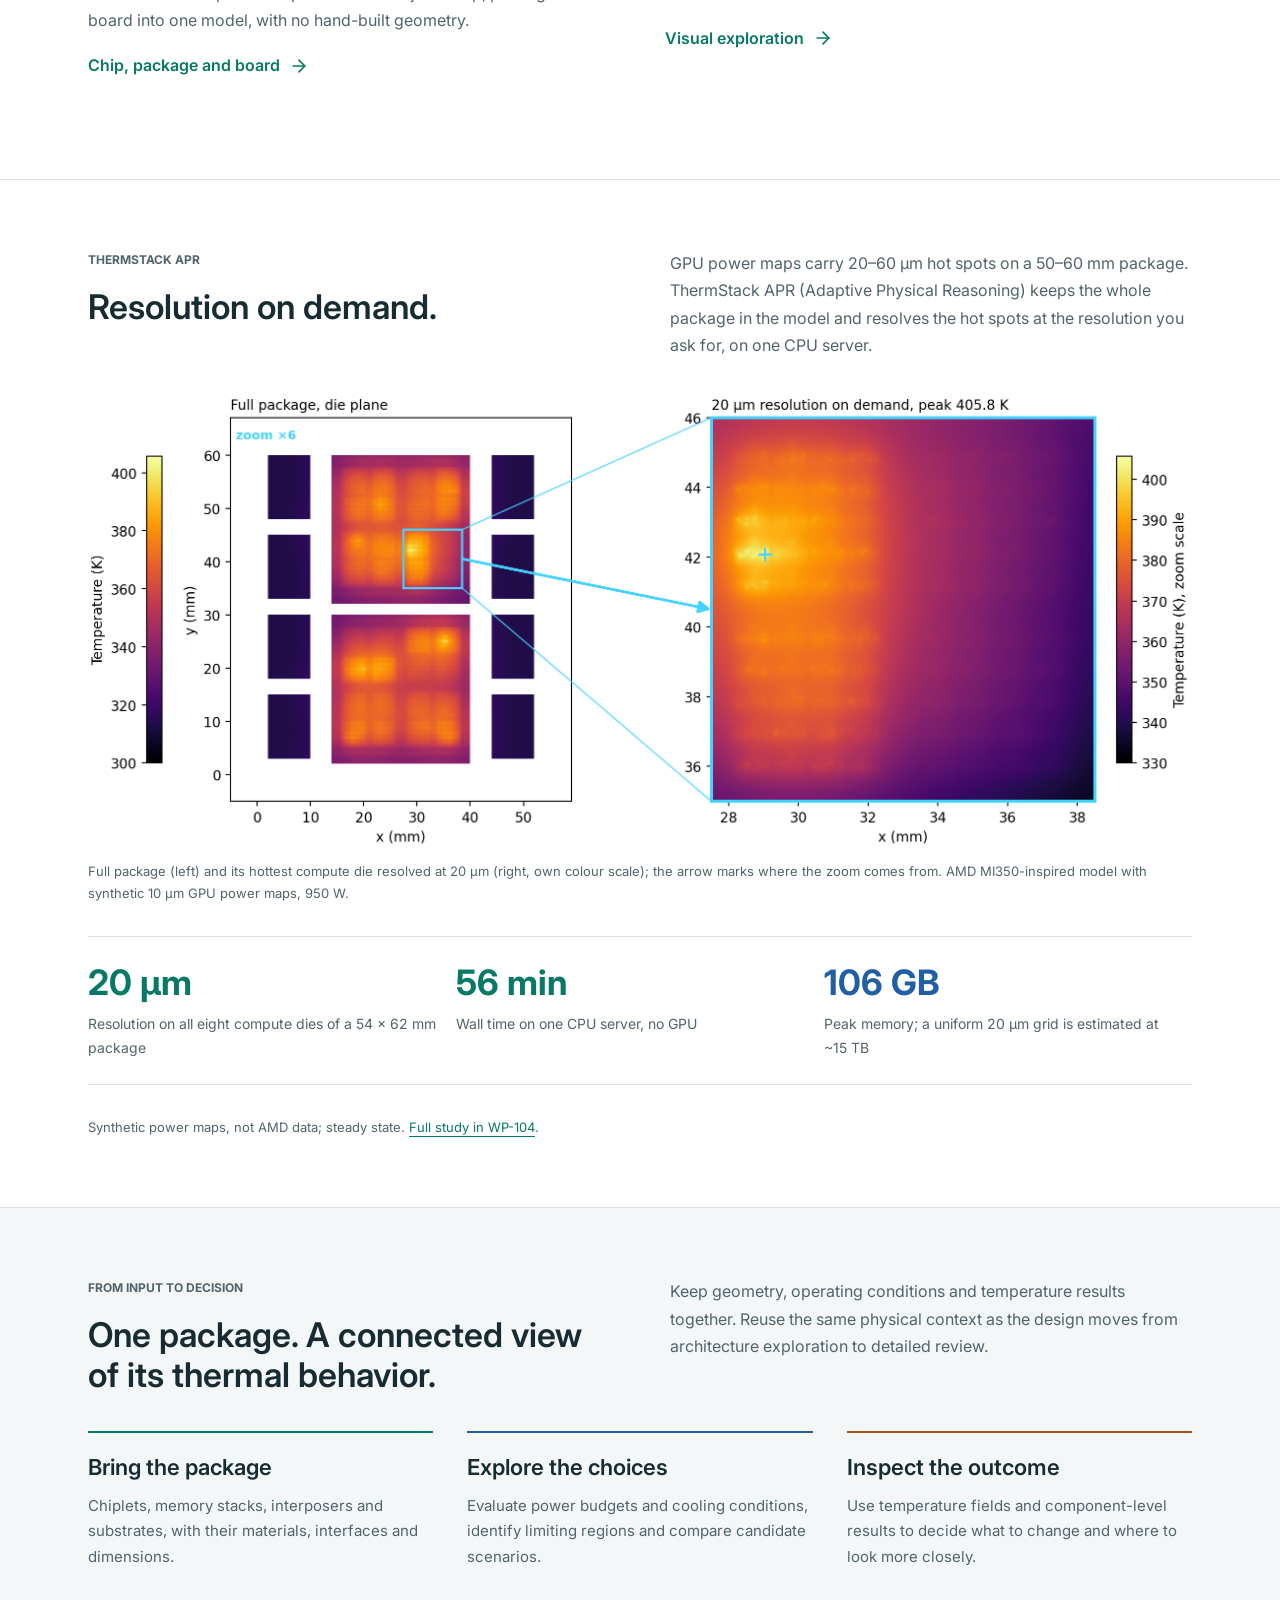
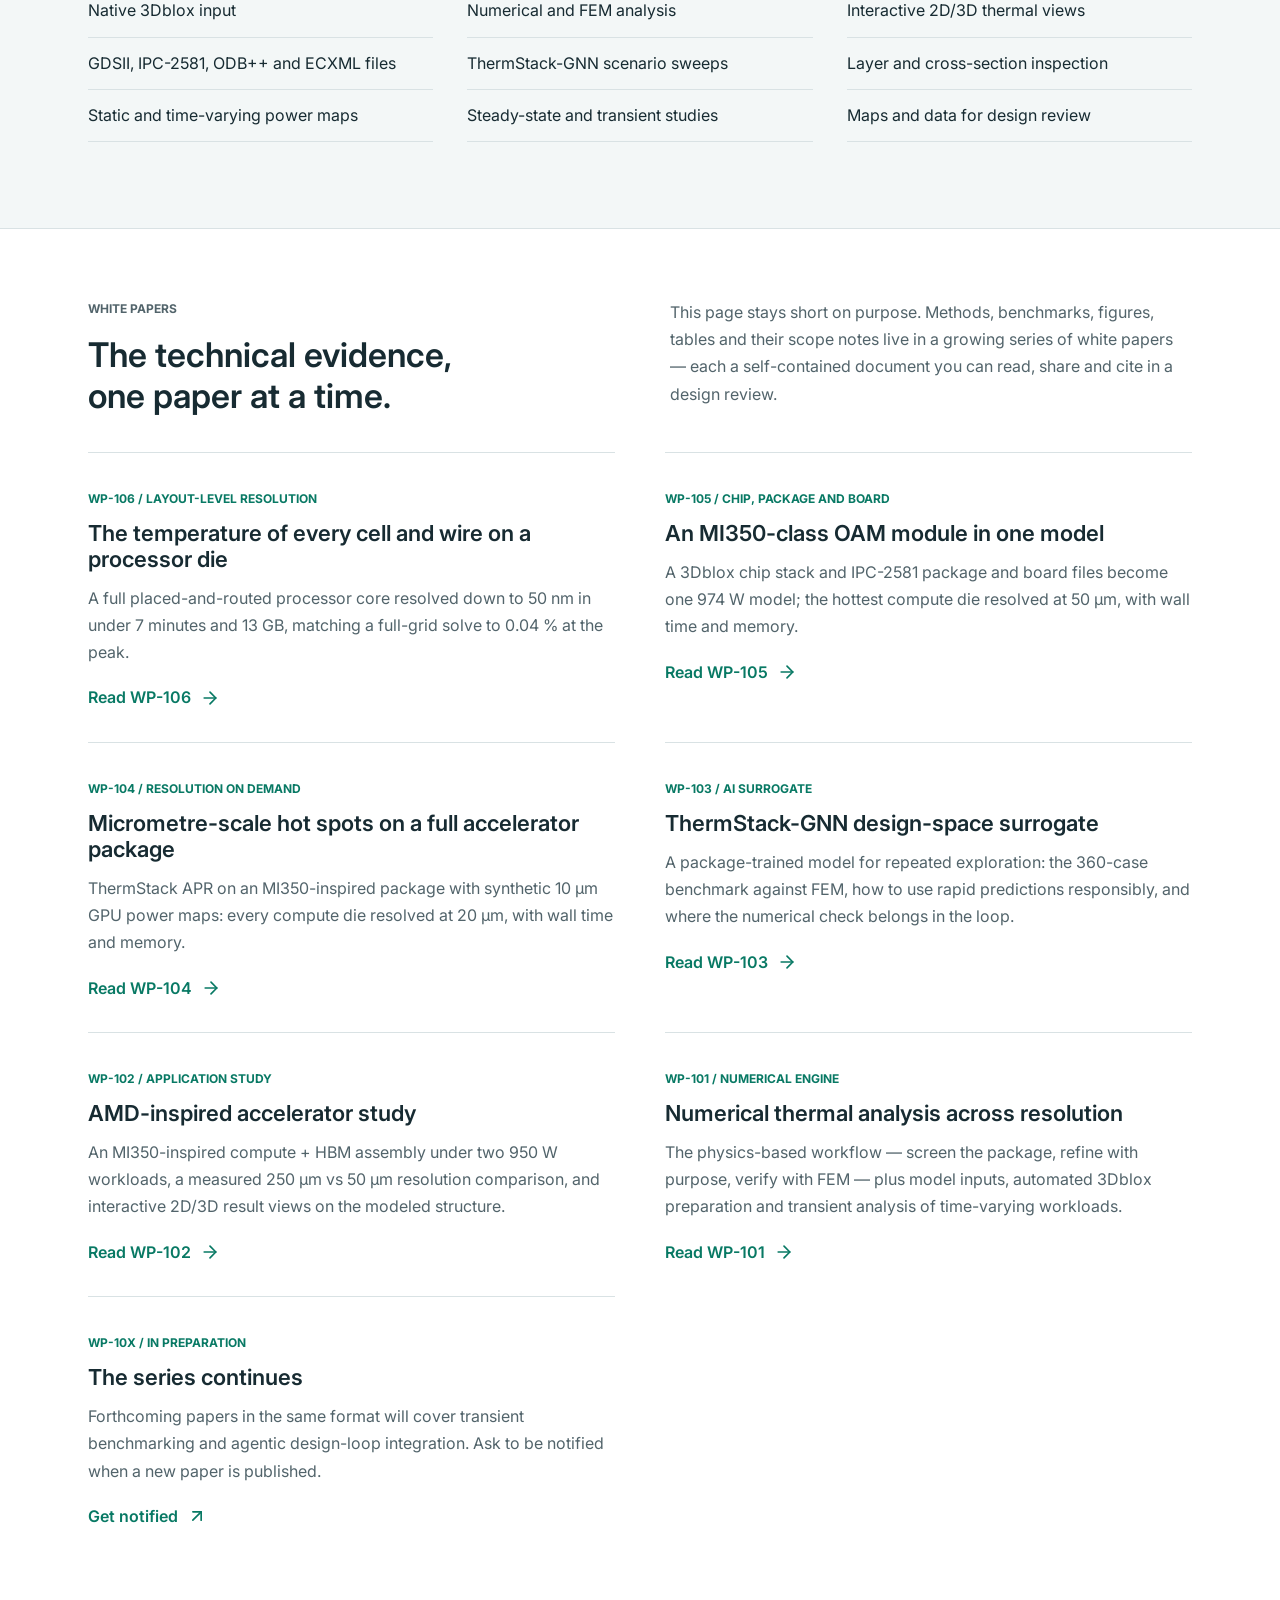
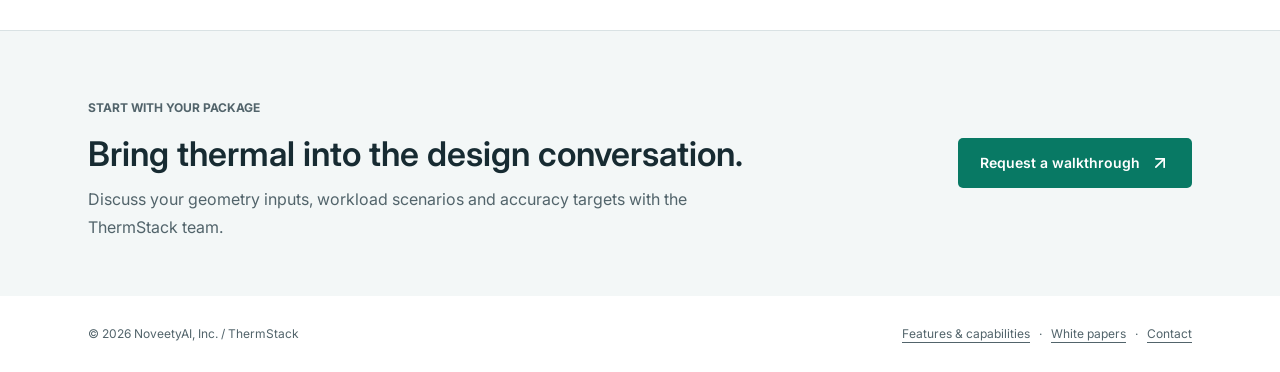
==== commit 72a784c7: "Add WP-106 layout-level resolution (RISC core to 50 nm) Key numbers only: resolution, accuracy vs a " ====
--- a/index.html
+++ b/index.html
@@ -45,6 +45,7 @@
   <section class="band" id="whitepapers"><div class="wrap">
     <div class="section-heading"><div><p class="eyebrow">White papers</p><h2>The technical evidence,<br>one paper at a time.</h2></div><p>This page stays short on purpose. Methods, benchmarks, figures, tables and their scope notes live in a growing series of white papers — each a self-contained document you can read, share and cite in a design review.</p></div>
     <div class="capabilities">
+      <article class="capability"><p class="number">WP-106 / LAYOUT-LEVEL RESOLUTION</p><h3>The temperature of every cell and wire on a processor die</h3><p>A full placed-and-routed processor core resolved down to 50&nbsp;nm in under 7 minutes and 13&nbsp;GB, matching a full-grid solve to 0.04&nbsp;% at the peak.</p><a class="text-link" href="whitepapers/wp-106-layout-level-resolution.html">Read WP-106 <svg class="icon" aria-hidden="true" viewBox="0 0 24 24" fill="none" stroke="currentColor" stroke-width="2" stroke-linecap="round" stroke-linejoin="round"><path d="M5 12h14"/><path d="m12 5 7 7-7 7"/></svg></a></article>
       <article class="capability"><p class="number">WP-105 / CHIP, PACKAGE AND BOARD</p><h3>An MI350-class OAM module in one model</h3><p>A 3Dblox chip stack and IPC-2581 package and board files become one 974&nbsp;W model; the hottest compute die resolved at 50&nbsp;&micro;m, with wall time and memory.</p><a class="text-link" href="whitepapers/wp-105-chip-package-board.html">Read WP-105 <svg class="icon" aria-hidden="true" viewBox="0 0 24 24" fill="none" stroke="currentColor" stroke-width="2" stroke-linecap="round" stroke-linejoin="round"><path d="M5 12h14"/><path d="m12 5 7 7-7 7"/></svg></a></article>
       <article class="capability"><p class="number">WP-104 / RESOLUTION ON DEMAND</p><h3>Micrometre-scale hot spots on a full accelerator package</h3><p>ThermStack APR on an MI350-inspired package with synthetic 10&nbsp;&micro;m GPU power maps: every compute die resolved at 20&nbsp;&micro;m, with wall time and memory.</p><a class="text-link" href="whitepapers/wp-104-resolution-on-demand.html">Read WP-104 <svg class="icon" aria-hidden="true" viewBox="0 0 24 24" fill="none" stroke="currentColor" stroke-width="2" stroke-linecap="round" stroke-linejoin="round"><path d="M5 12h14"/><path d="m12 5 7 7-7 7"/></svg></a></article>
       <article class="capability"><p class="number">WP-103 / AI SURROGATE</p><h3>ThermStack-GNN design-space surrogate</h3><p>A package-trained model for repeated exploration: the 360-case benchmark against FEM, how to use rapid predictions responsibly, and where the numerical check belongs in the loop.</p><a class="text-link" href="whitepapers/wp-103-gnn-surrogate.html">Read WP-103 <svg class="icon" aria-hidden="true" viewBox="0 0 24 24" fill="none" stroke="currentColor" stroke-width="2" stroke-linecap="round" stroke-linejoin="round"><path d="M5 12h14"/><path d="m12 5 7 7-7 7"/></svg></a></article>
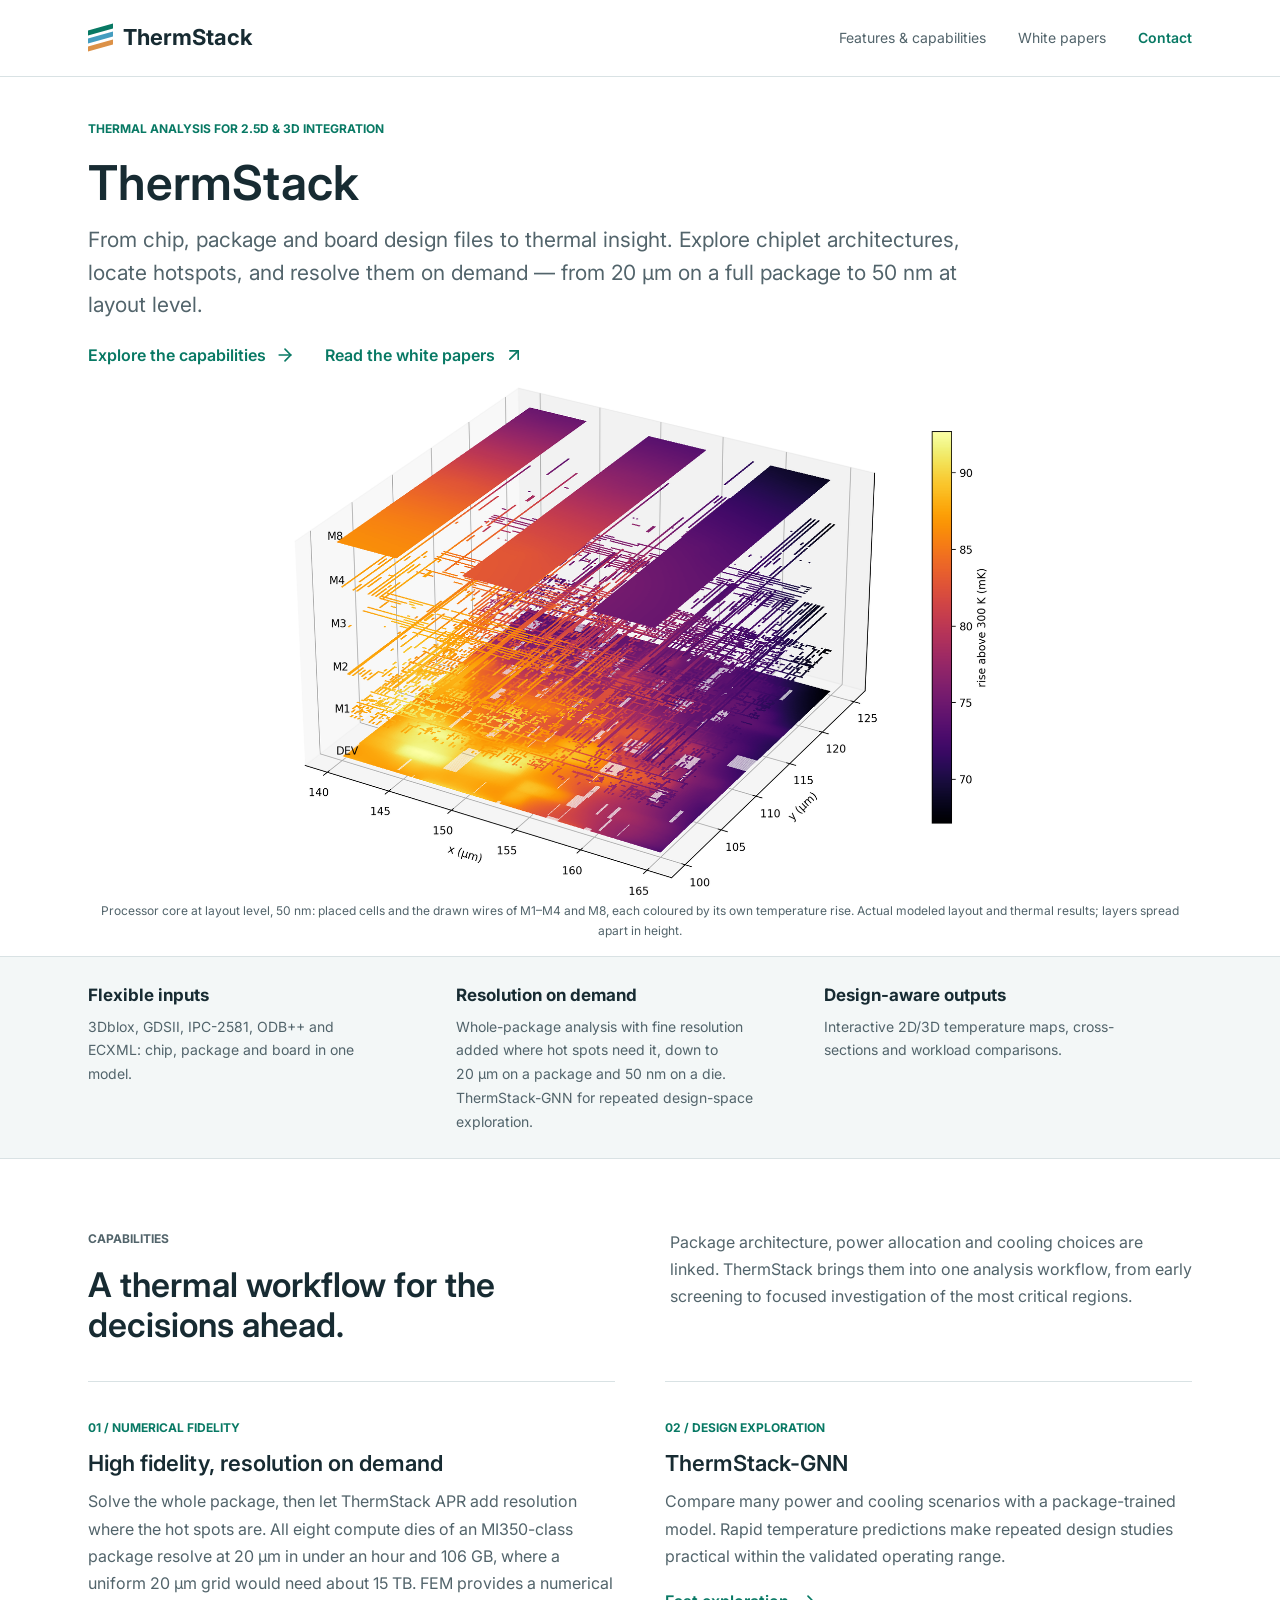
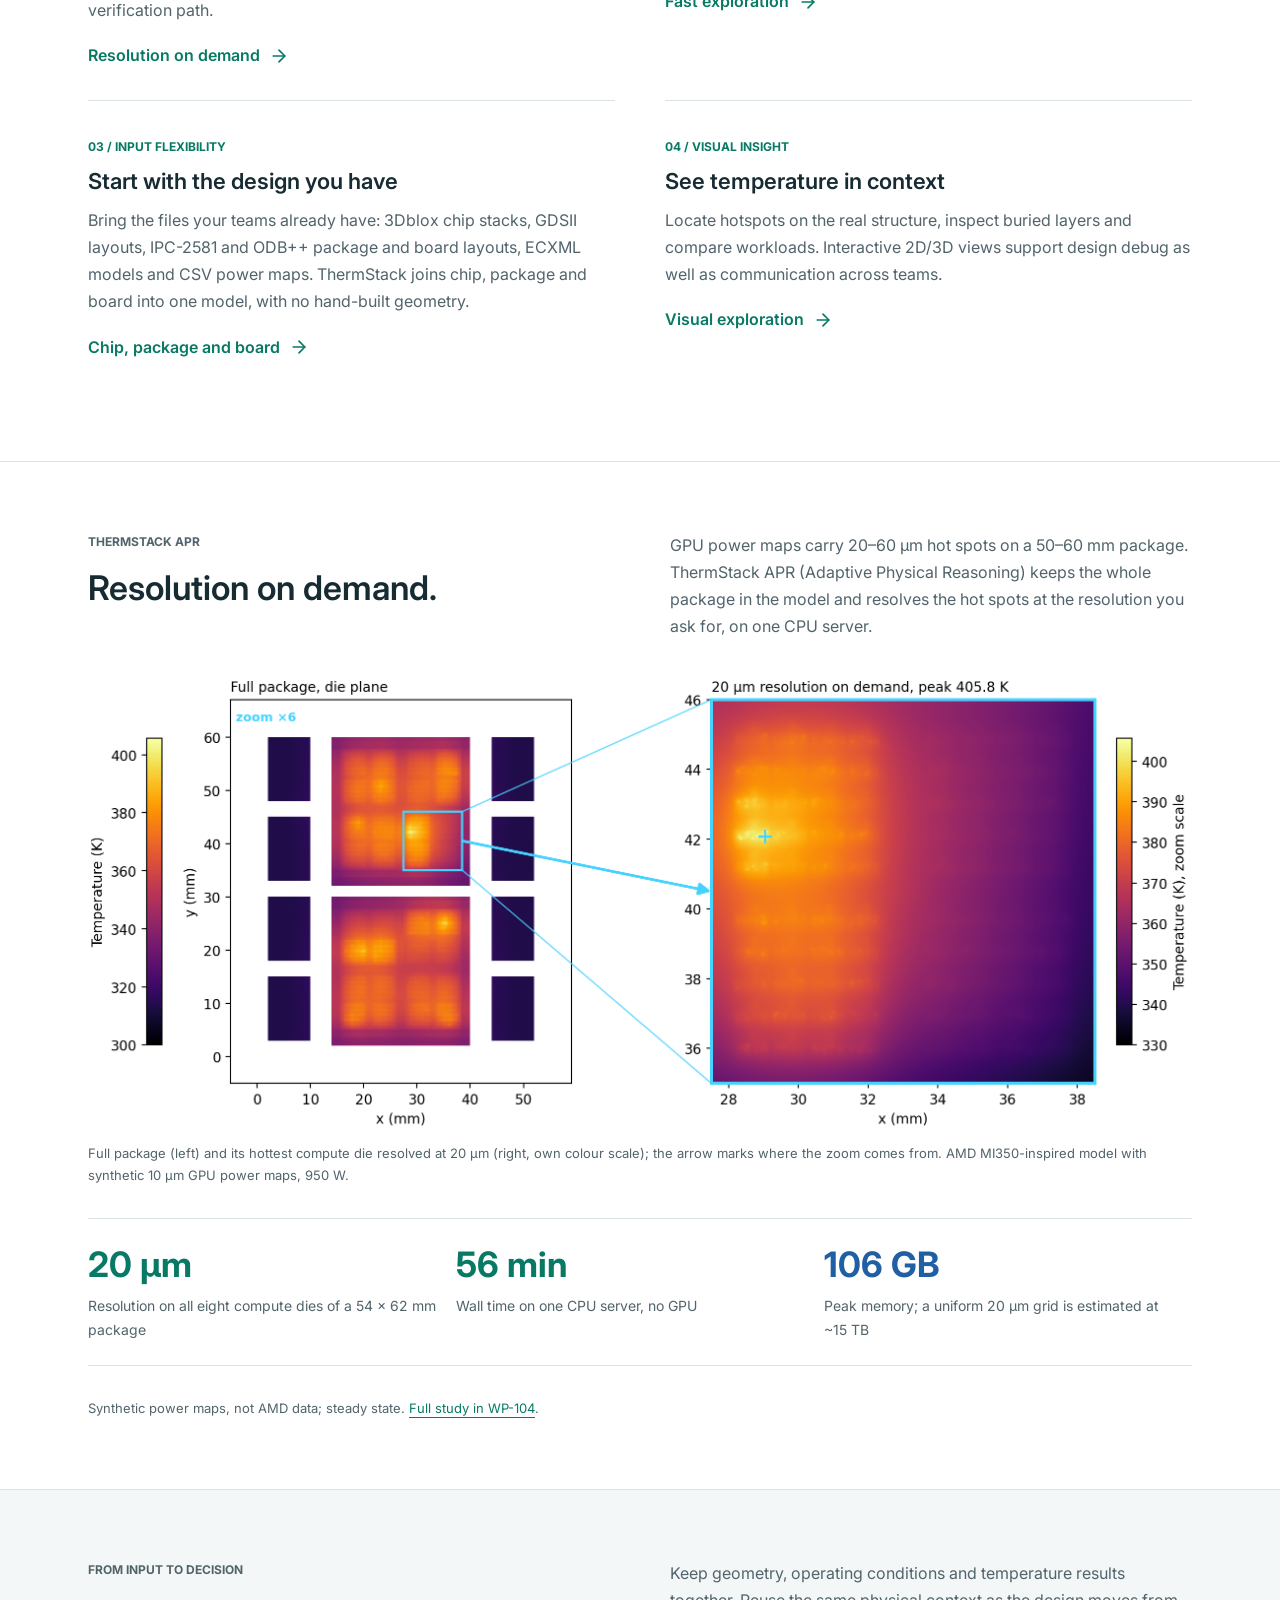
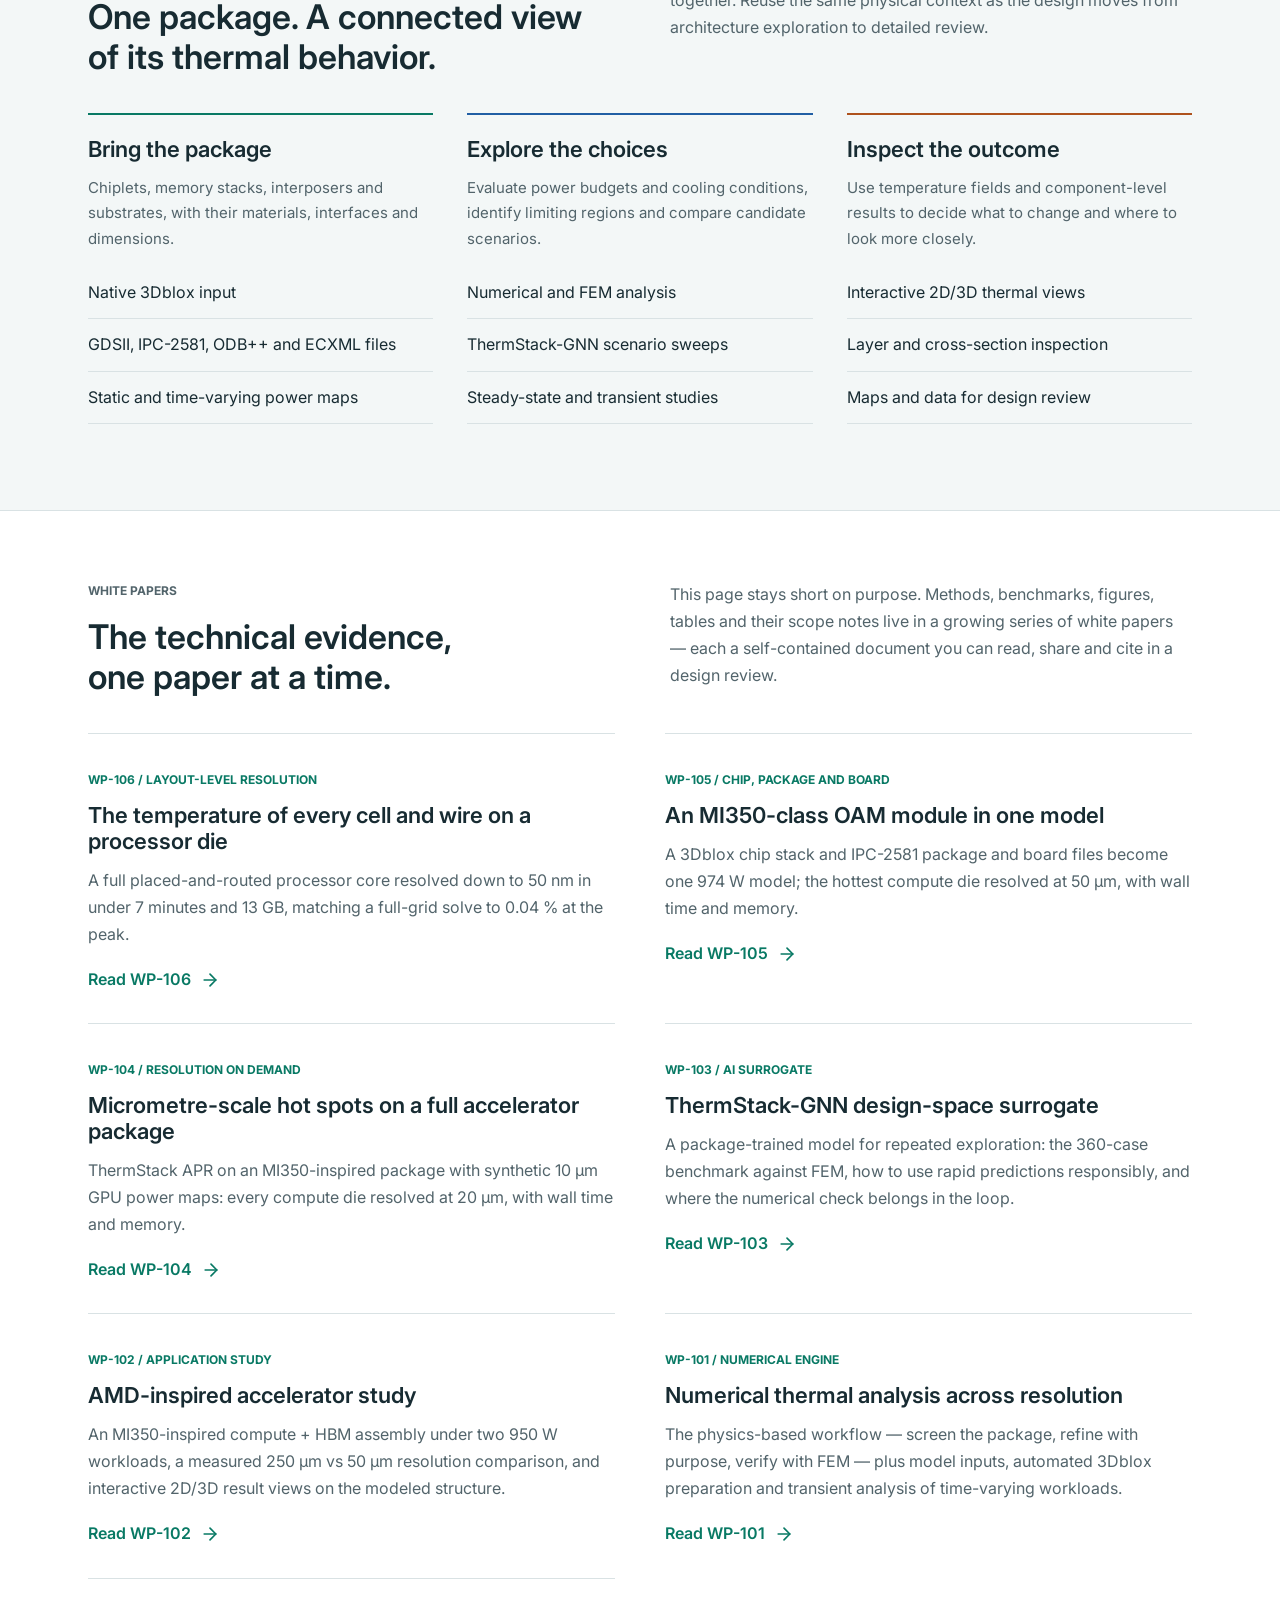
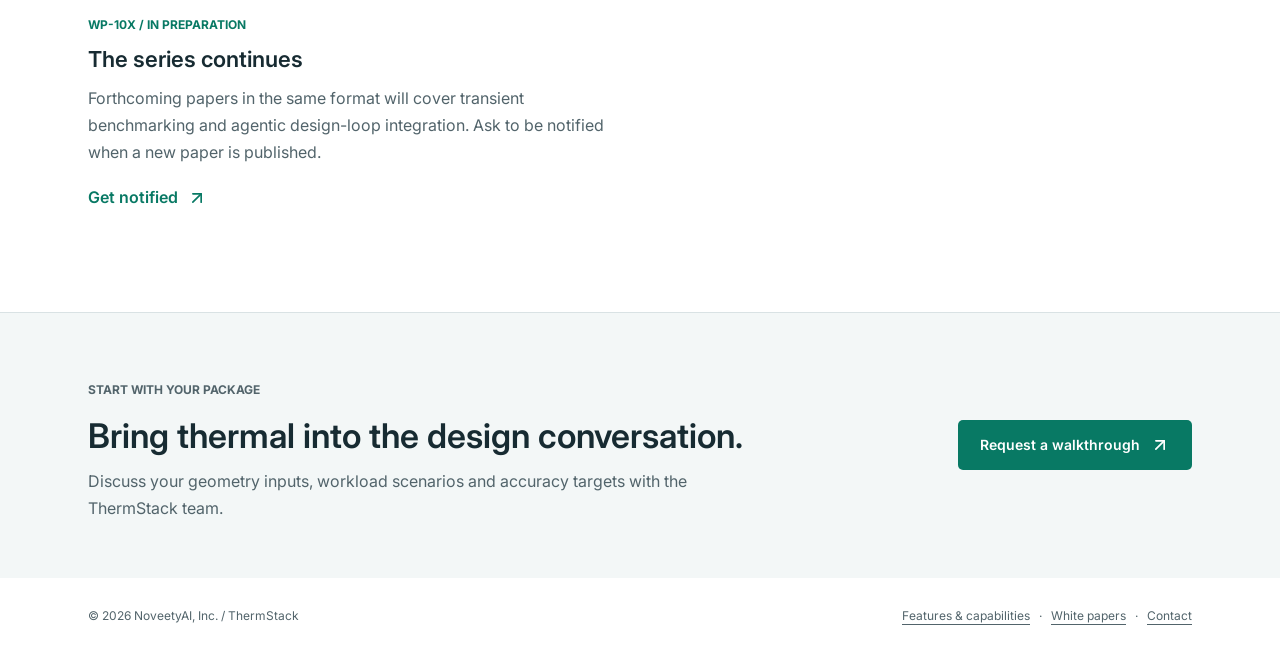
==== commit ba5b4edf: "Use the layout-level temperature figure as the main-page hero Cells and M1-M4/M8 wires of the RISC c" ====
--- a/index.html
+++ b/index.html
@@ -17,12 +17,12 @@
 <main id="main">
   <section class="cover" aria-labelledby="product-title"><div class="wrap">
     <div class="intro"><p class="eyebrow">Thermal analysis for 2.5D &amp; 3D integration</p><h1 id="product-title">ThermStack</h1>
-    <p class="lead">From chip, package and board design files to thermal insight. Explore chiplet architectures, locate hotspots, and resolve them on demand &mdash; down to 20&nbsp;&micro;m on a full package.</p>
+    <p class="lead">From chip, package and board design files to thermal insight. Explore chiplet architectures, locate hotspots, and resolve them on demand &mdash; from 20&nbsp;&micro;m on a full package to 50&nbsp;nm at layout level.</p>
     <div class="cover-actions"><a class="text-link" href="#capabilities">Explore the capabilities <svg class="icon" aria-hidden="true" viewBox="0 0 24 24" fill="none" stroke="currentColor" stroke-width="2" stroke-linecap="round" stroke-linejoin="round"><path d="M5 12h14"/><path d="m12 5 7 7-7 7"/></svg></a><a class="text-link" href="#whitepapers">Read the white papers <svg class="icon" aria-hidden="true" viewBox="0 0 24 24" fill="none" stroke="currentColor" stroke-width="2" stroke-linecap="round" stroke-linejoin="round"><path d="M7 7h10v10"/><path d="M7 17 17 7"/></svg></a></div></div>
-    <div class="cover-visual" role="img" aria-label="MI350-class OAM module: exploded chip, package and board structure alongside its 3D temperature field"></div>
-    <p class="visual-note">MI350-class OAM module: chip, package and board in one model, 974&nbsp;W. Actual modeled structure and thermal results; vertical dimensions exaggerated.</p>
+    <div class="cover-visual" role="img" aria-label="Processor core at layout level: placed cells on the device layer and the drawn wires of four routing layers and a power layer, each coloured by its own temperature rise"></div>
+    <p class="visual-note">Processor core at layout level, 50&nbsp;nm: placed cells and the drawn wires of M1&ndash;M4 and M8, each coloured by its own temperature rise. Actual modeled layout and thermal results; layers spread apart in height.</p>
   </div></section>
-  <div class="summary-strip"><div class="wrap summary-grid"><div><strong>Flexible inputs</strong><p>3Dblox, GDSII, IPC-2581, ODB++ and ECXML: chip, package and board in one model.</p></div><div><strong>Resolution on demand</strong><p>Whole-package analysis with fine resolution added where hot spots need it, down to 20&nbsp;&micro;m. ThermStack-GNN for repeated design-space exploration.</p></div><div><strong>Design-aware outputs</strong><p>Interactive 2D/3D temperature maps, cross-sections and workload comparisons.</p></div></div></div>
+  <div class="summary-strip"><div class="wrap summary-grid"><div><strong>Flexible inputs</strong><p>3Dblox, GDSII, IPC-2581, ODB++ and ECXML: chip, package and board in one model.</p></div><div><strong>Resolution on demand</strong><p>Whole-package analysis with fine resolution added where hot spots need it, down to 20&nbsp;&micro;m on a package and 50&nbsp;nm on a die. ThermStack-GNN for repeated design-space exploration.</p></div><div><strong>Design-aware outputs</strong><p>Interactive 2D/3D temperature maps, cross-sections and workload comparisons.</p></div></div></div>
   <section class="band" id="capabilities"><div class="wrap">
     <div class="section-heading"><div><p class="eyebrow">Capabilities</p><h2>A thermal workflow for the decisions ahead.</h2></div><p>Package architecture, power allocation and cooling choices are linked. ThermStack brings them into one analysis workflow, from early screening to focused investigation of the most critical regions.</p></div>
     <div class="capabilities">
--- a/assets/site.css
+++ b/assets/site.css
@@ -16,3 +16,5 @@
 @media print{.site-header,.contents,.cover-actions,.contact-band,.image-open+.icon,dialog{display:none!important}.wrap{max-width:none;padding:0}.page-layout{display:block}.band,.feature-section{padding:22px 0}.figure,table{break-inside:avoid}.cover-visual{print-color-adjust:exact}.view-panel[hidden]{display:block}.print-note{display:block}body{font-size:11pt}h1{font-size:28pt}h2{font-size:21pt}}
 .view-panel .figure-pair{gap:20px}.view-panel .figure-pair figure{margin:0;min-width:0}.view-panel .figure-pair img{height:320px}.view-panel .figure-pair figcaption{margin:10px 0 0;min-height:0}.view-panel>.note{margin:14px 10px 2px}
 @media(max-width:640px){.view-panel .figure-pair img{height:250px}}
+/* cover hero: one layout-level figure (WP-106 study); overrides the older two-image cover rules above */
+.cover-visual{height:clamp(300px,44vw,520px);background-image:url('figs/risc/risc_hero_layers.png');background-size:contain;background-position:center;background-repeat:no-repeat}
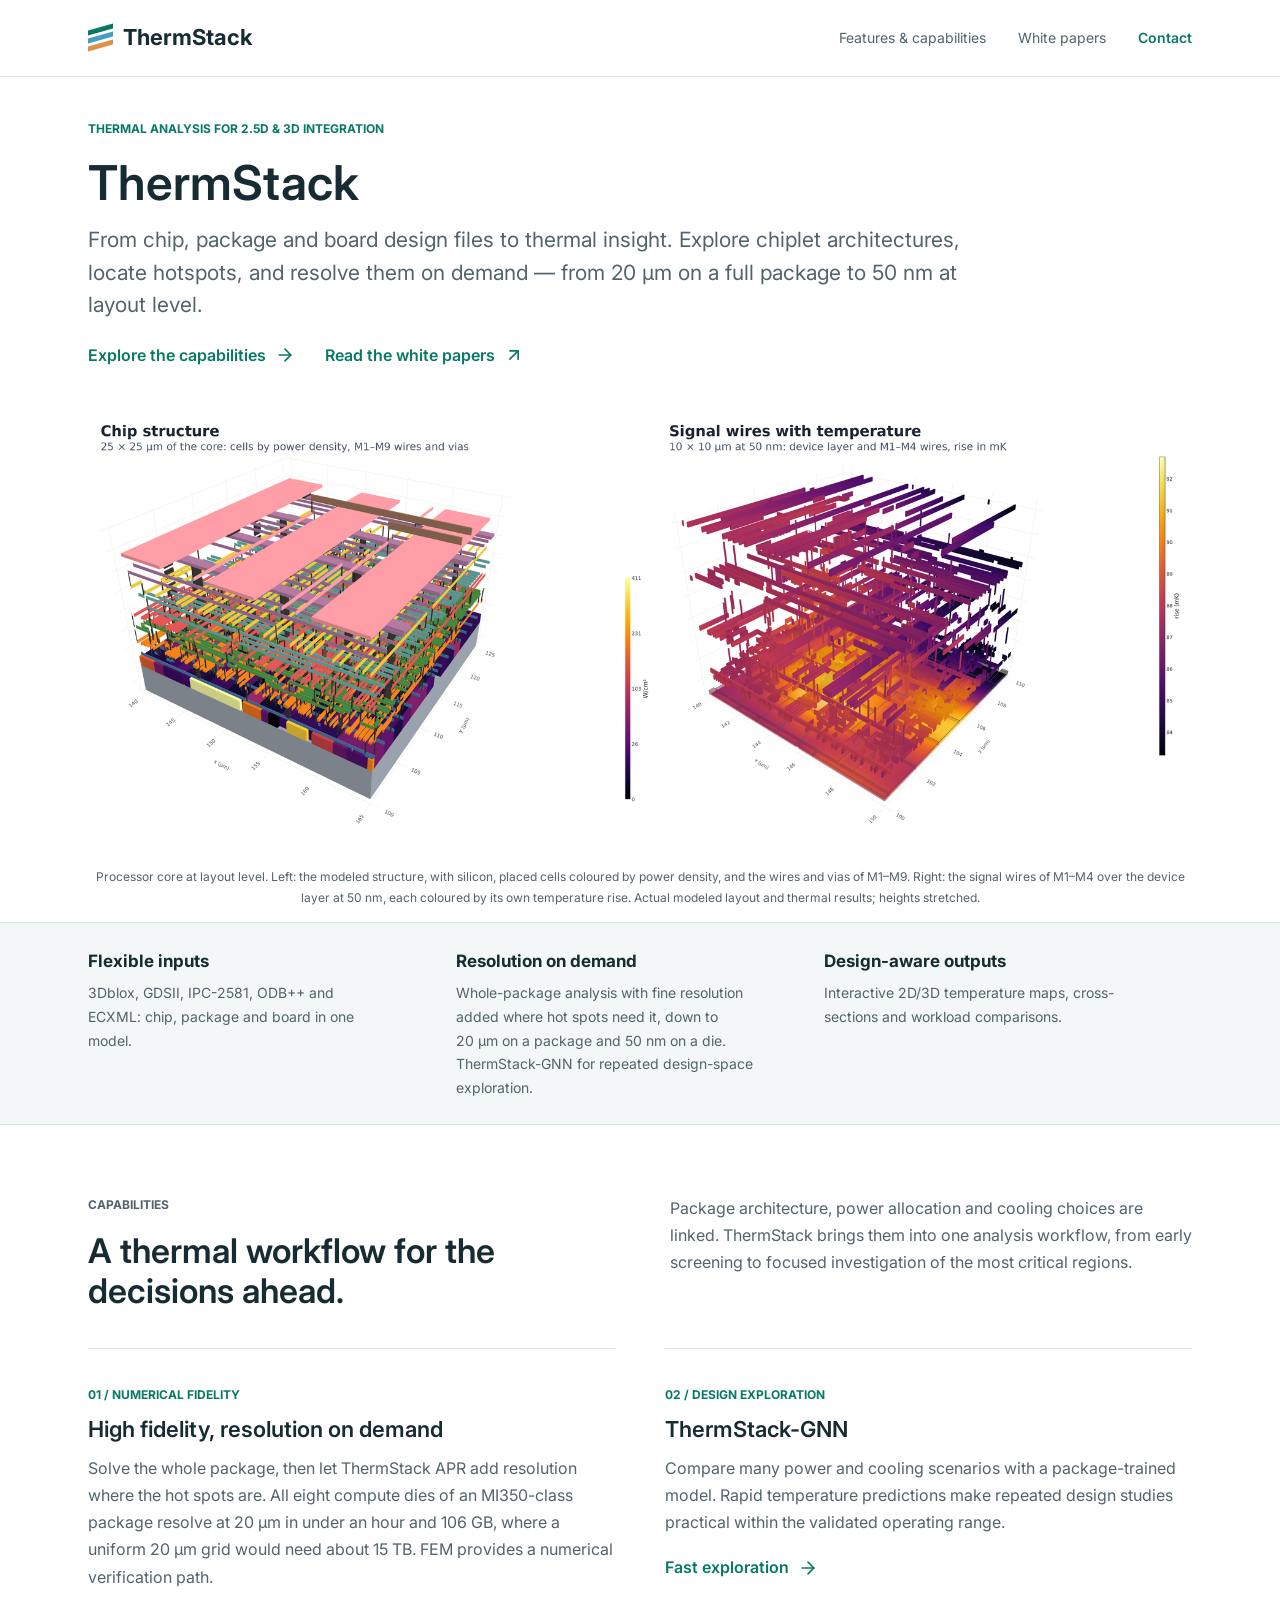
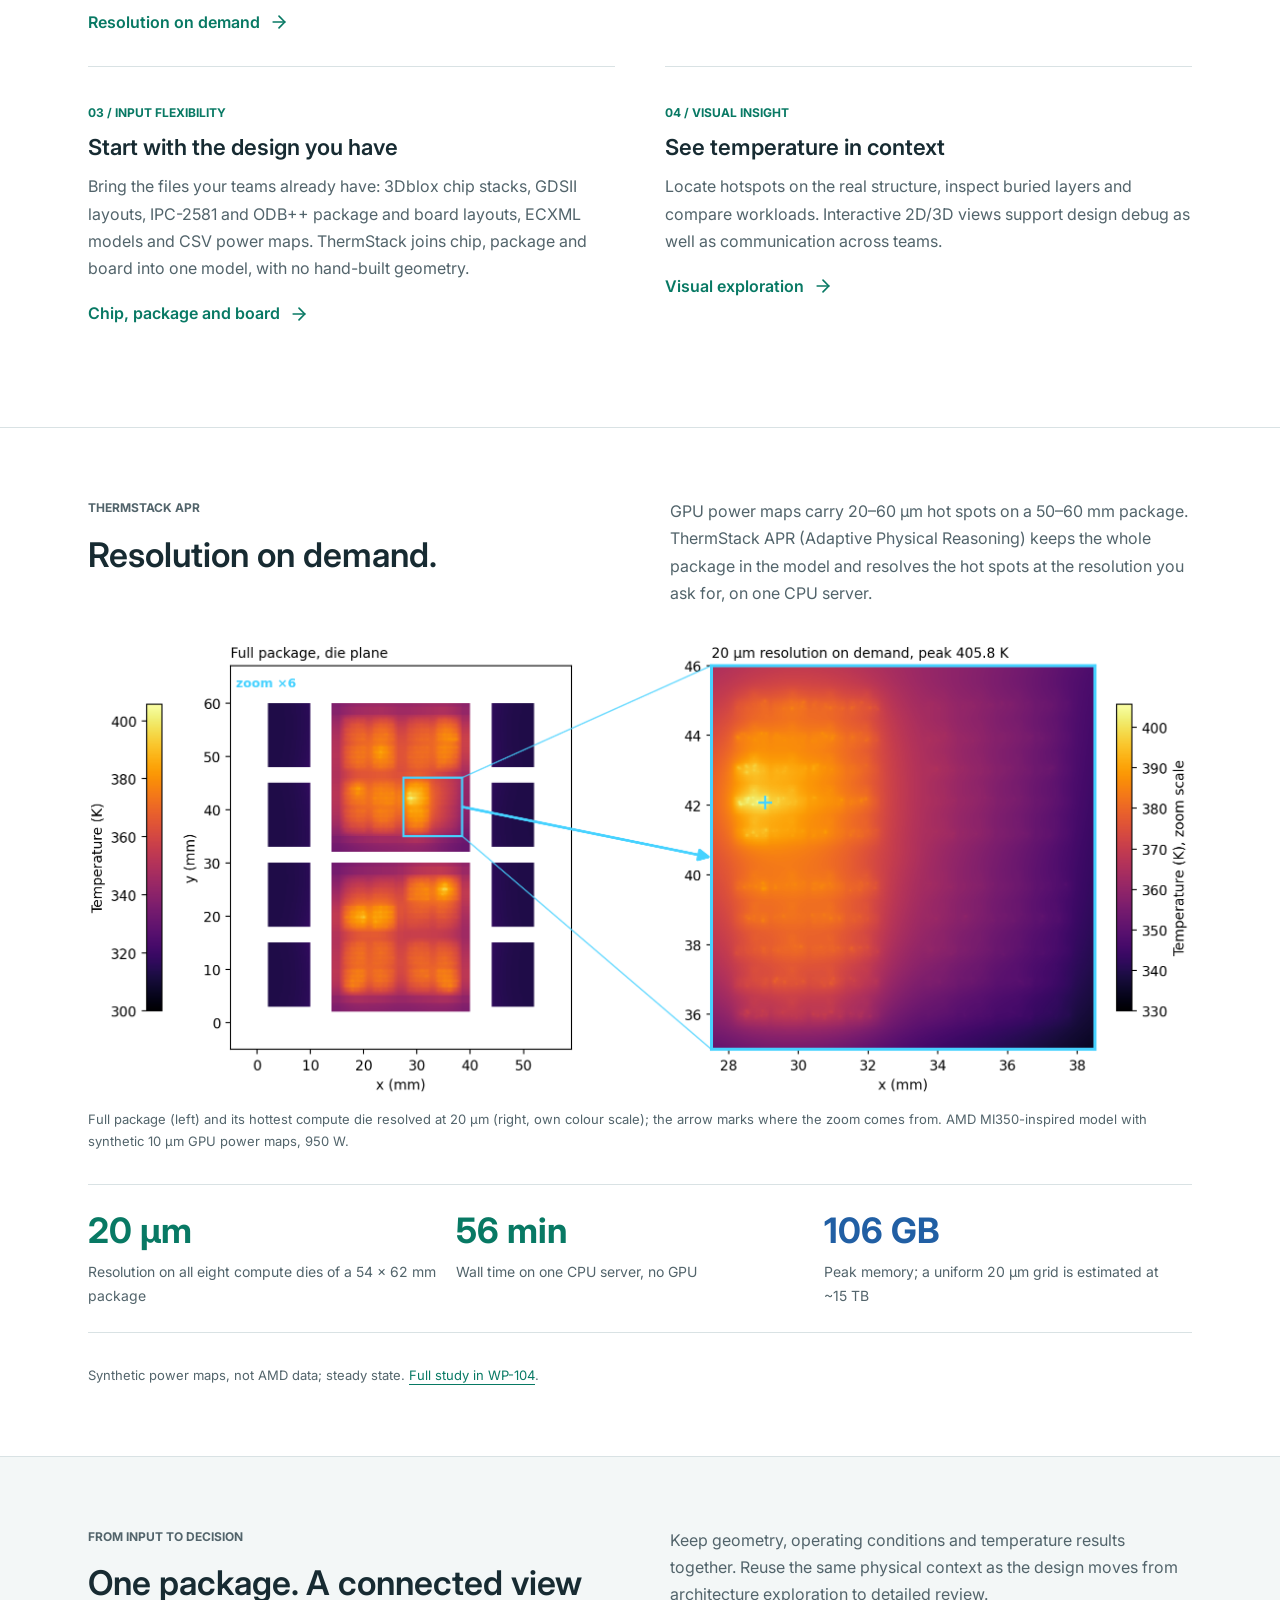
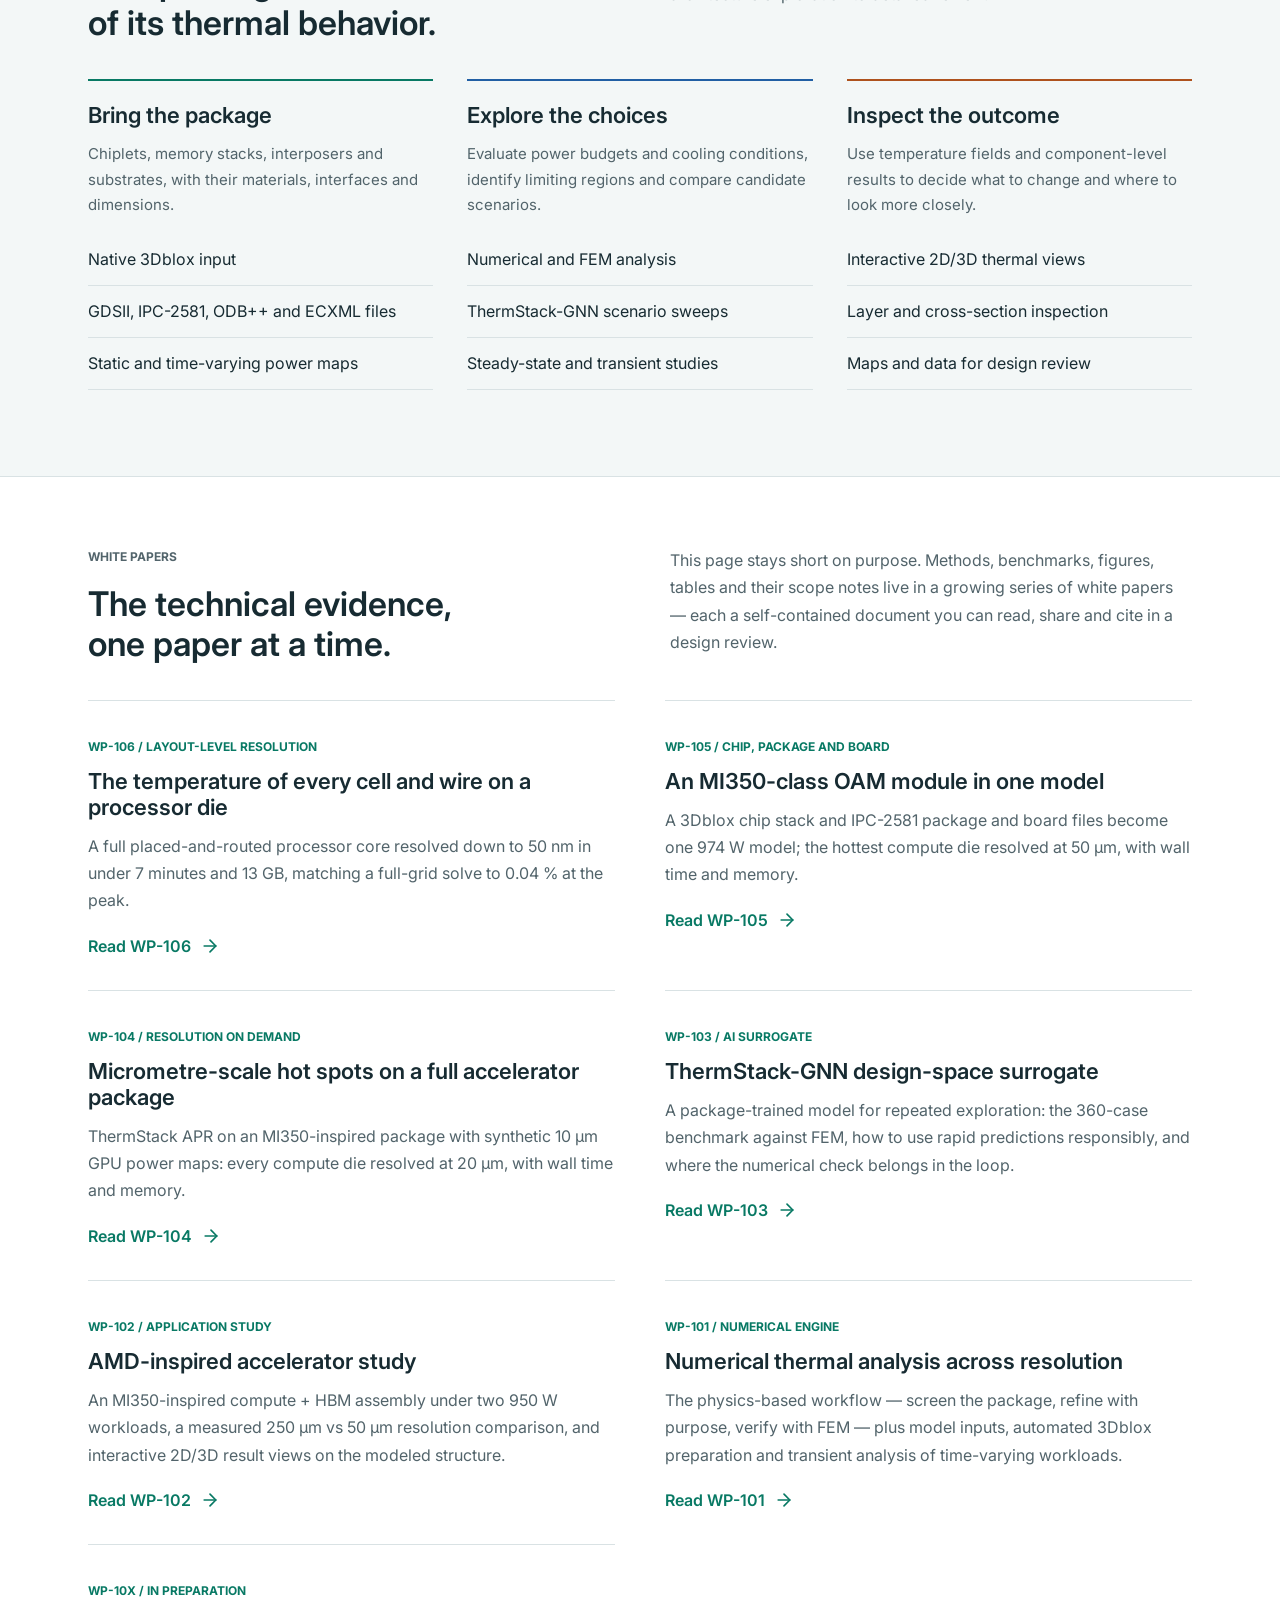
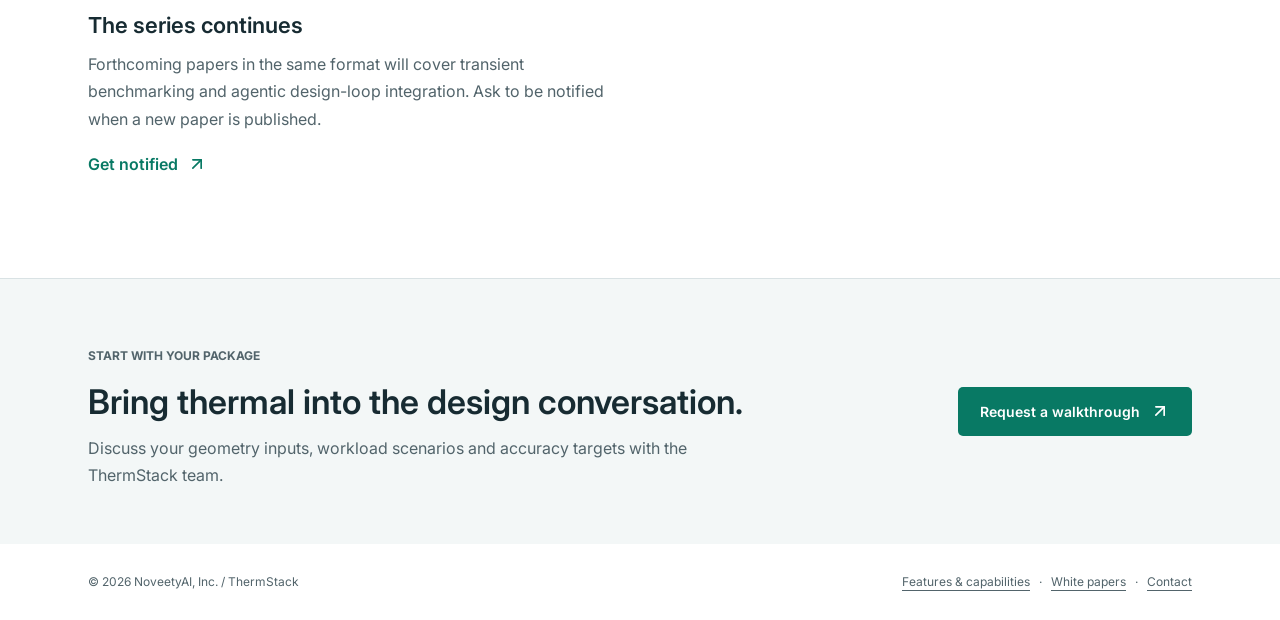
==== commit c35139cf: "Show chip structure and signal-wire temperature in the main-page hero Two panels from the RISC core " ====
--- a/index.html
+++ b/index.html
@@ -19,8 +19,8 @@
     <div class="intro"><p class="eyebrow">Thermal analysis for 2.5D &amp; 3D integration</p><h1 id="product-title">ThermStack</h1>
     <p class="lead">From chip, package and board design files to thermal insight. Explore chiplet architectures, locate hotspots, and resolve them on demand &mdash; from 20&nbsp;&micro;m on a full package to 50&nbsp;nm at layout level.</p>
     <div class="cover-actions"><a class="text-link" href="#capabilities">Explore the capabilities <svg class="icon" aria-hidden="true" viewBox="0 0 24 24" fill="none" stroke="currentColor" stroke-width="2" stroke-linecap="round" stroke-linejoin="round"><path d="M5 12h14"/><path d="m12 5 7 7-7 7"/></svg></a><a class="text-link" href="#whitepapers">Read the white papers <svg class="icon" aria-hidden="true" viewBox="0 0 24 24" fill="none" stroke="currentColor" stroke-width="2" stroke-linecap="round" stroke-linejoin="round"><path d="M7 7h10v10"/><path d="M7 17 17 7"/></svg></a></div></div>
-    <div class="cover-visual" role="img" aria-label="Processor core at layout level: placed cells on the device layer and the drawn wires of four routing layers and a power layer, each coloured by its own temperature rise"></div>
-    <p class="visual-note">Processor core at layout level, 50&nbsp;nm: placed cells and the drawn wires of M1&ndash;M4 and M8, each coloured by its own temperature rise. Actual modeled layout and thermal results; layers spread apart in height.</p>
+    <div class="cover-visual" role="img" aria-label="Processor core at layout level. Left: chip structure of a 25 by 25 micrometre area, with silicon, placed cells coloured by power density, and the wires and vias of all nine metal layers. Right: a 10 by 10 micrometre area at 50 nanometres, with the device layer and the signal wires of the first four metal layers, each coloured by its temperature rise"></div>
+    <p class="visual-note">Processor core at layout level. Left: the modeled structure, with silicon, placed cells coloured by power density, and the wires and vias of M1&ndash;M9. Right: the signal wires of M1&ndash;M4 over the device layer at 50&nbsp;nm, each coloured by its own temperature rise. Actual modeled layout and thermal results; heights stretched.</p>
   </div></section>
   <div class="summary-strip"><div class="wrap summary-grid"><div><strong>Flexible inputs</strong><p>3Dblox, GDSII, IPC-2581, ODB++ and ECXML: chip, package and board in one model.</p></div><div><strong>Resolution on demand</strong><p>Whole-package analysis with fine resolution added where hot spots need it, down to 20&nbsp;&micro;m on a package and 50&nbsp;nm on a die. ThermStack-GNN for repeated design-space exploration.</p></div><div><strong>Design-aware outputs</strong><p>Interactive 2D/3D temperature maps, cross-sections and workload comparisons.</p></div></div></div>
   <section class="band" id="capabilities"><div class="wrap">
--- a/assets/site.css
+++ b/assets/site.css
@@ -16,5 +16,5 @@
 @media print{.site-header,.contents,.cover-actions,.contact-band,.image-open+.icon,dialog{display:none!important}.wrap{max-width:none;padding:0}.page-layout{display:block}.band,.feature-section{padding:22px 0}.figure,table{break-inside:avoid}.cover-visual{print-color-adjust:exact}.view-panel[hidden]{display:block}.print-note{display:block}body{font-size:11pt}h1{font-size:28pt}h2{font-size:21pt}}
 .view-panel .figure-pair{gap:20px}.view-panel .figure-pair figure{margin:0;min-width:0}.view-panel .figure-pair img{height:320px}.view-panel .figure-pair figcaption{margin:10px 0 0;min-height:0}.view-panel>.note{margin:14px 10px 2px}
 @media(max-width:640px){.view-panel .figure-pair img{height:250px}}
-/* cover hero: one layout-level figure (WP-106 study); overrides the older two-image cover rules above */
-.cover-visual{height:clamp(300px,44vw,520px);background-image:url('figs/risc/risc_hero_layers.png');background-size:contain;background-position:center;background-repeat:no-repeat}
+/* cover hero: chip structure + signal wires with temperature (WP-106 study); overrides the older two-image cover rules above */
+.cover-visual{height:clamp(170px,38vw,500px);background-image:url('figs/risc/risc_hero_structure_signal.png');background-size:contain;background-position:center;background-repeat:no-repeat}
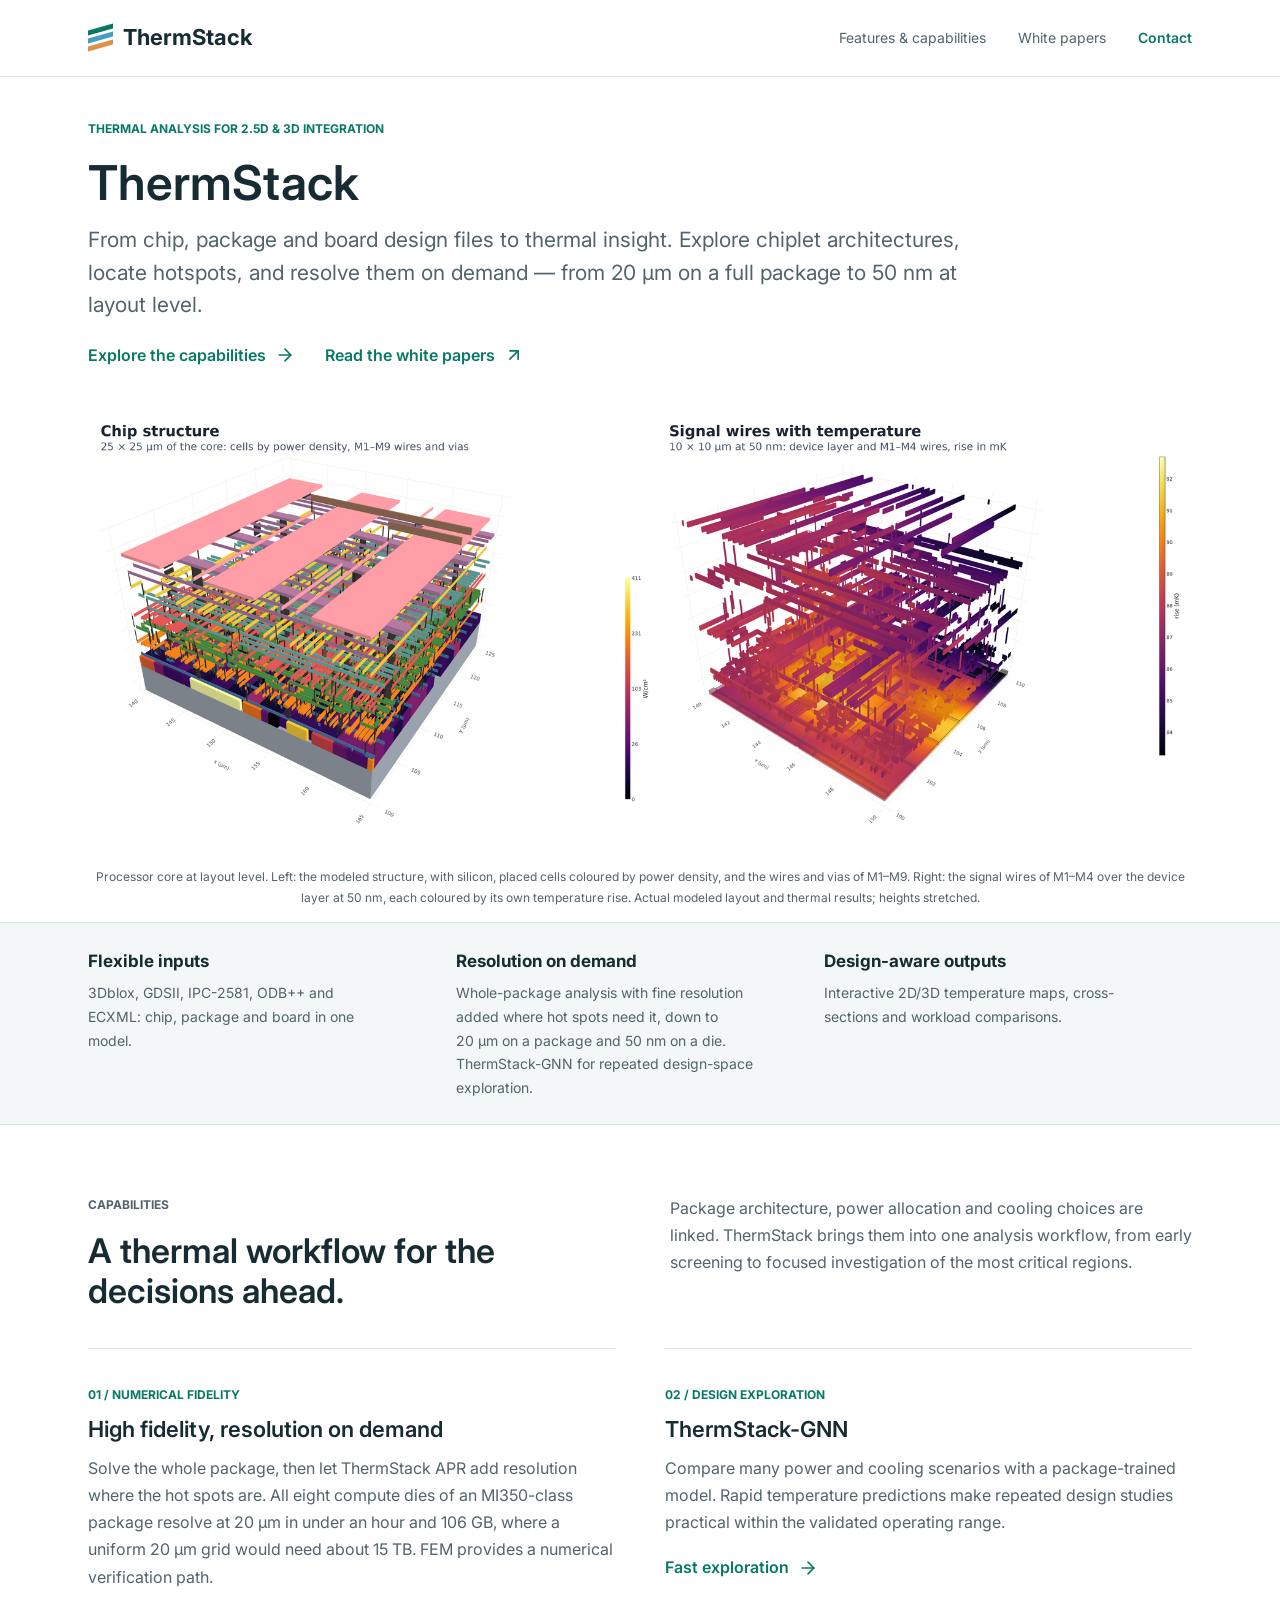
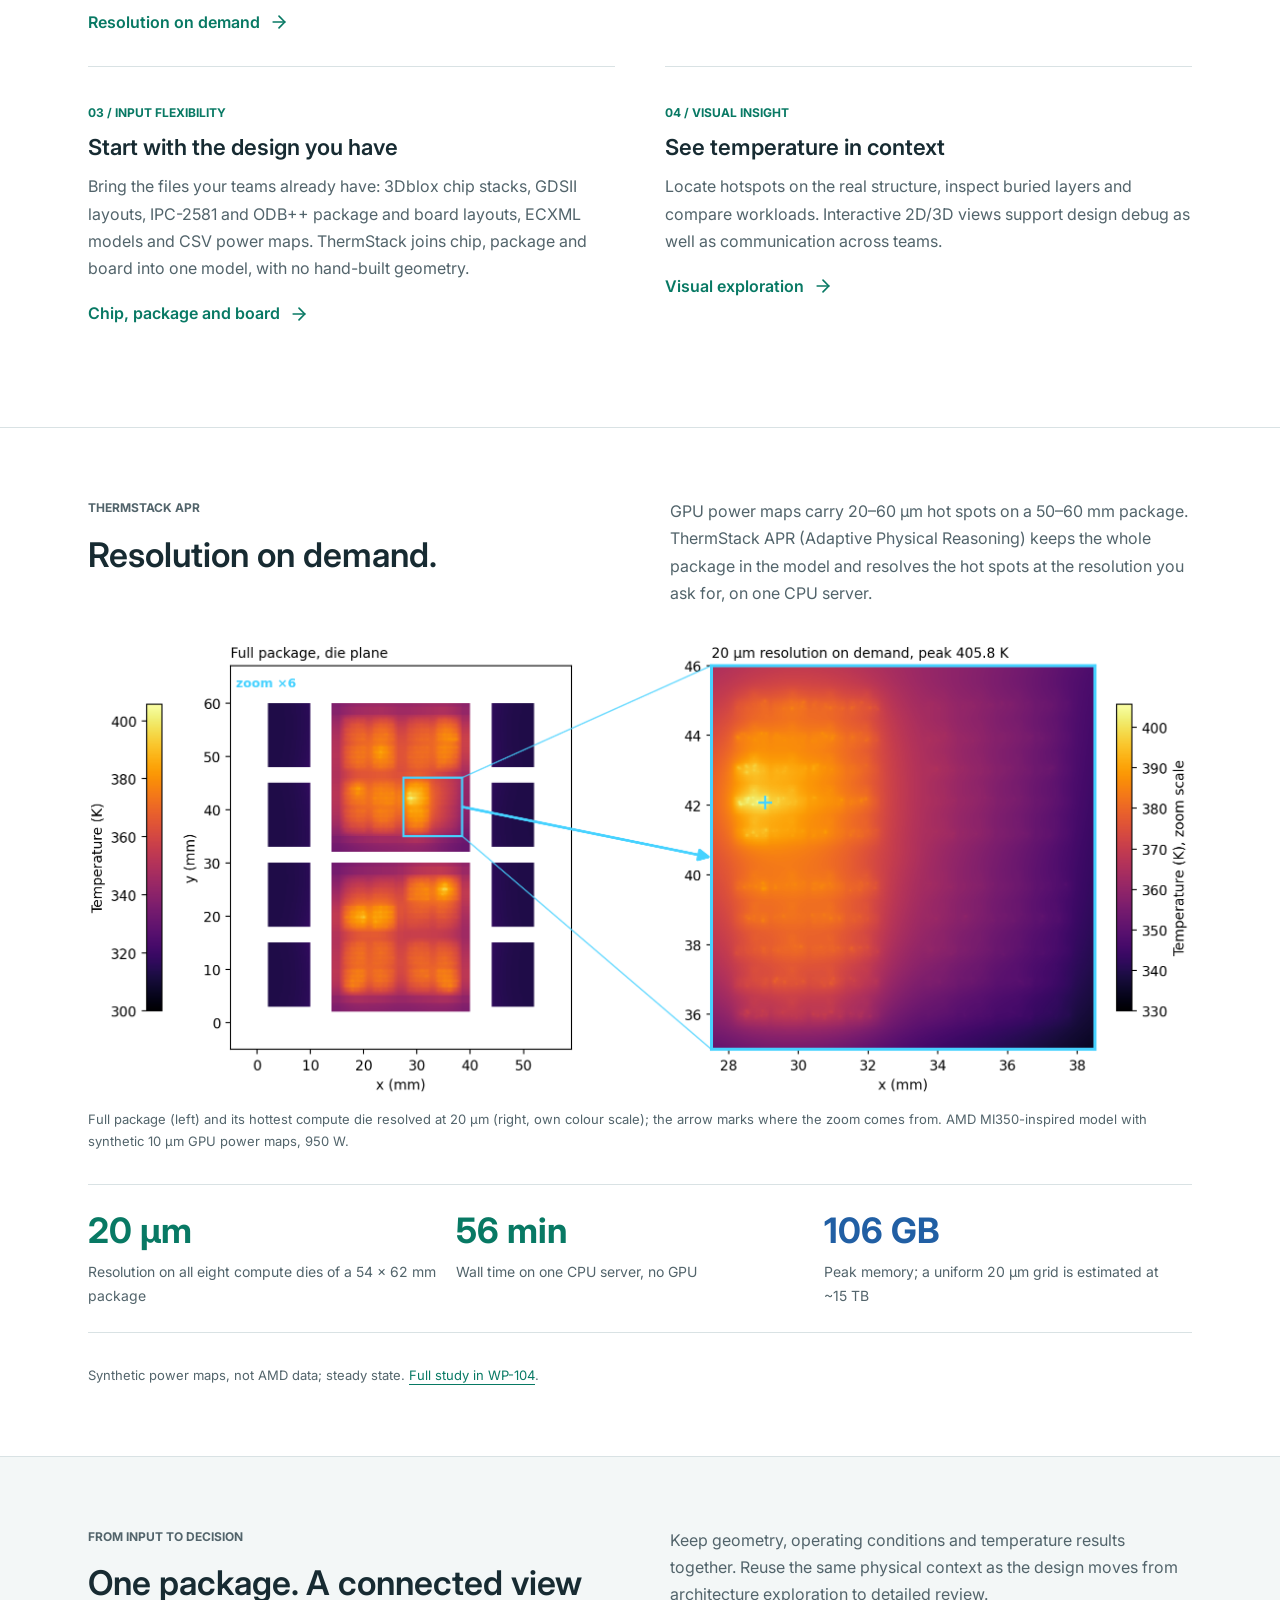
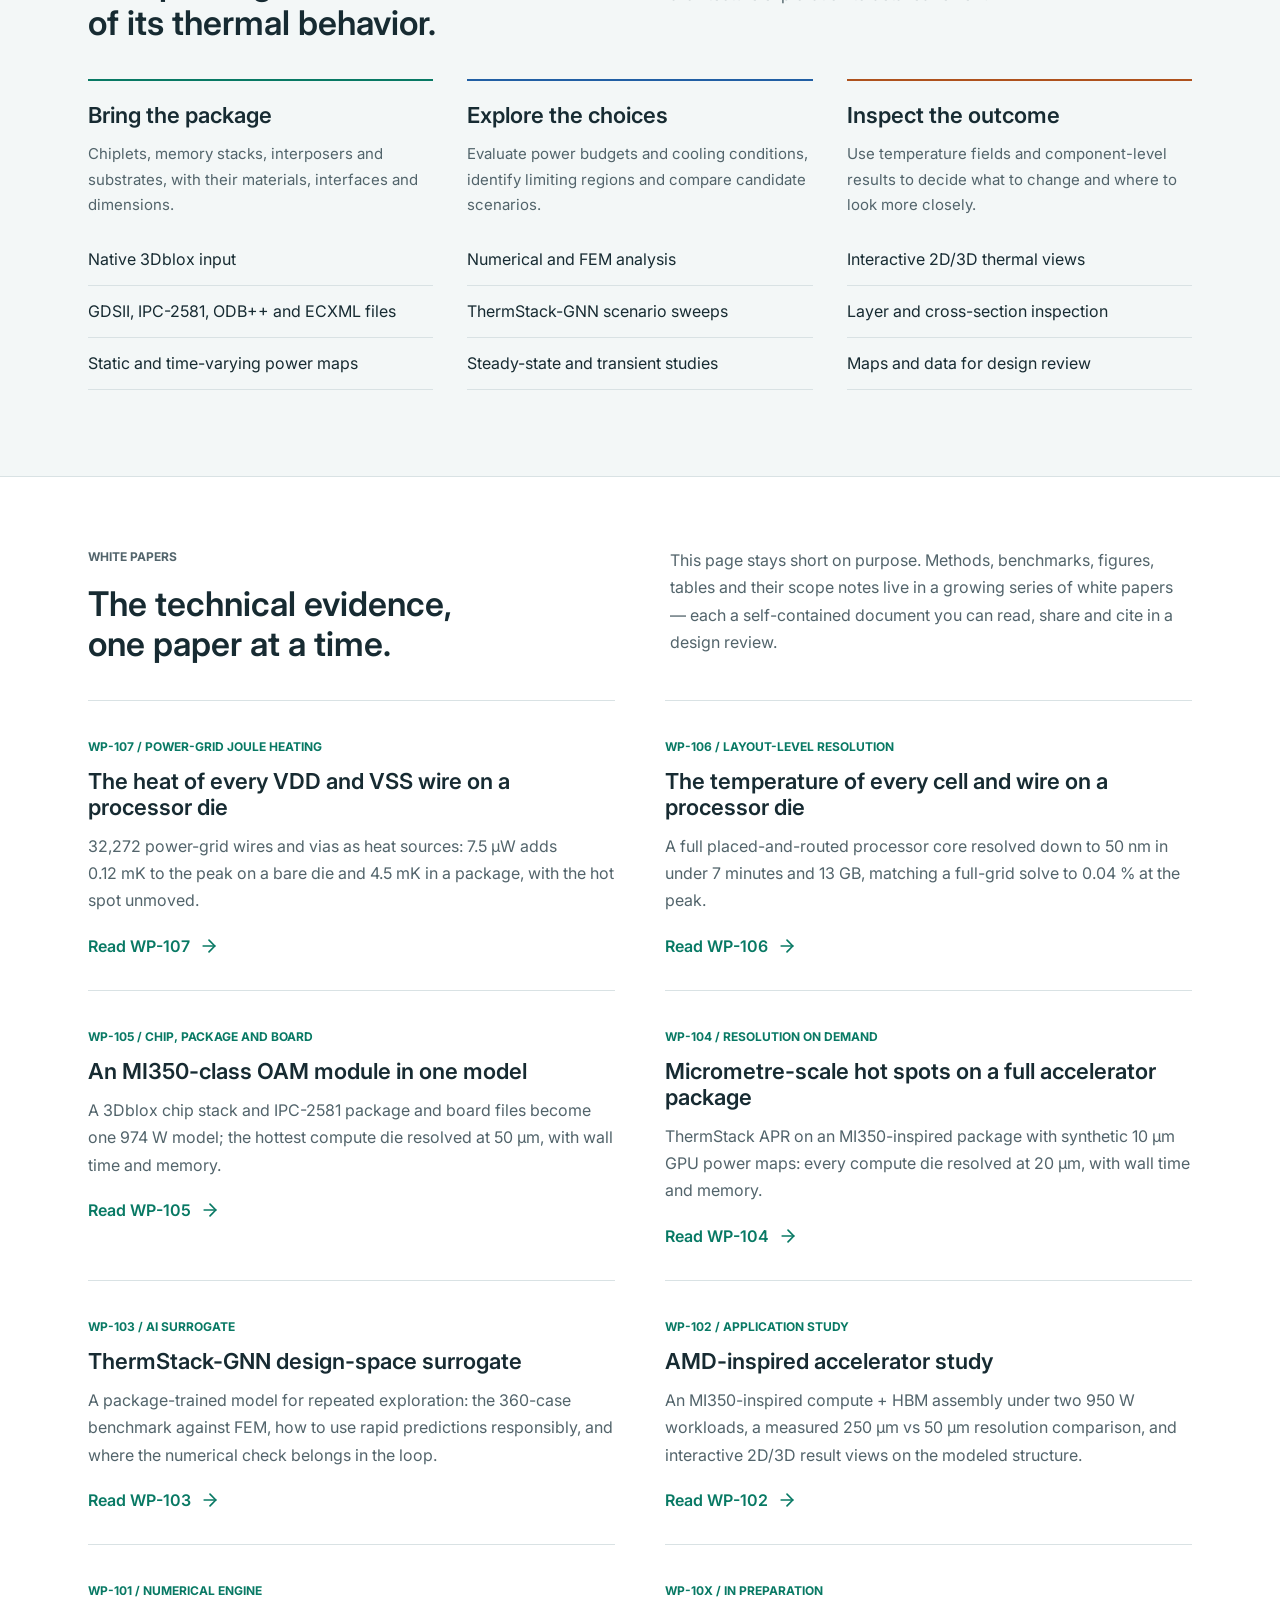
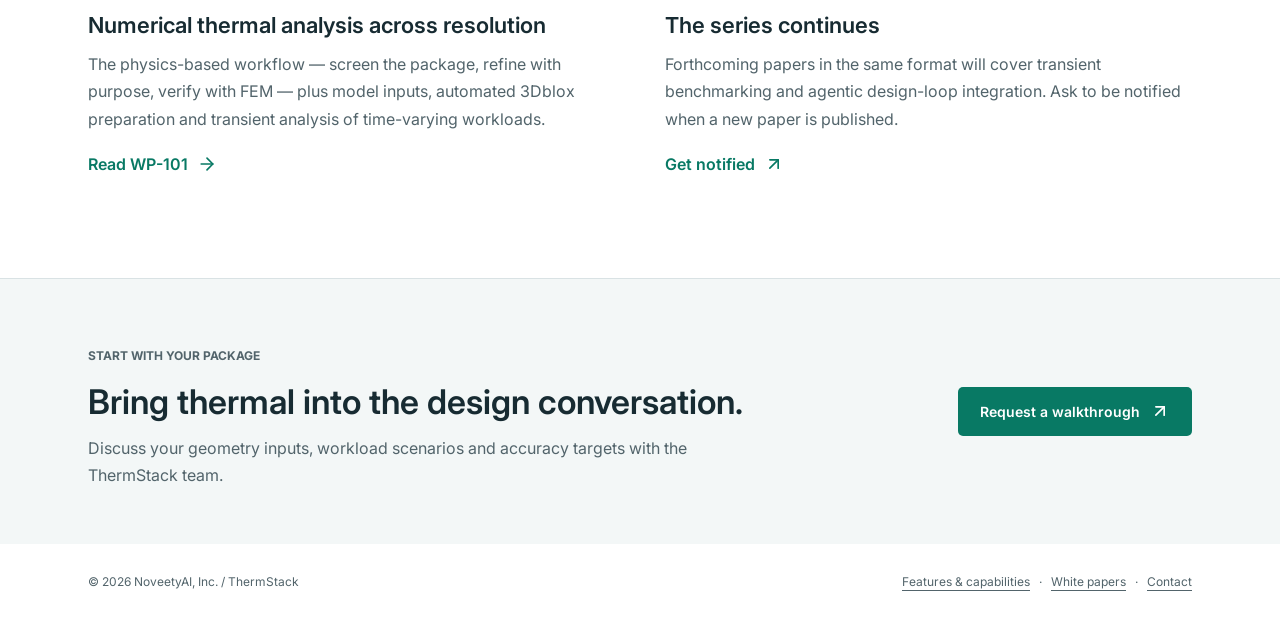
==== commit 767ea8fc: "Add WP-107: power-grid Joule heating on the processor core Joule heat of every VDD/VSS wire and via " ====
--- a/index.html
+++ b/index.html
@@ -45,6 +45,7 @@
   <section class="band" id="whitepapers"><div class="wrap">
     <div class="section-heading"><div><p class="eyebrow">White papers</p><h2>The technical evidence,<br>one paper at a time.</h2></div><p>This page stays short on purpose. Methods, benchmarks, figures, tables and their scope notes live in a growing series of white papers — each a self-contained document you can read, share and cite in a design review.</p></div>
     <div class="capabilities">
+      <article class="capability"><p class="number">WP-107 / POWER-GRID JOULE HEATING</p><h3>The heat of every VDD and VSS wire on a processor die</h3><p>32,272 power-grid wires and vias as heat sources: 7.5&nbsp;&micro;W adds 0.12&nbsp;mK to the peak on a bare die and 4.5&nbsp;mK in a package, with the hot spot unmoved.</p><a class="text-link" href="whitepapers/wp-107-power-grid-joule-heating.html">Read WP-107 <svg class="icon" aria-hidden="true" viewBox="0 0 24 24" fill="none" stroke="currentColor" stroke-width="2" stroke-linecap="round" stroke-linejoin="round"><path d="M5 12h14"/><path d="m12 5 7 7-7 7"/></svg></a></article>
       <article class="capability"><p class="number">WP-106 / LAYOUT-LEVEL RESOLUTION</p><h3>The temperature of every cell and wire on a processor die</h3><p>A full placed-and-routed processor core resolved down to 50&nbsp;nm in under 7 minutes and 13&nbsp;GB, matching a full-grid solve to 0.04&nbsp;% at the peak.</p><a class="text-link" href="whitepapers/wp-106-layout-level-resolution.html">Read WP-106 <svg class="icon" aria-hidden="true" viewBox="0 0 24 24" fill="none" stroke="currentColor" stroke-width="2" stroke-linecap="round" stroke-linejoin="round"><path d="M5 12h14"/><path d="m12 5 7 7-7 7"/></svg></a></article>
       <article class="capability"><p class="number">WP-105 / CHIP, PACKAGE AND BOARD</p><h3>An MI350-class OAM module in one model</h3><p>A 3Dblox chip stack and IPC-2581 package and board files become one 974&nbsp;W model; the hottest compute die resolved at 50&nbsp;&micro;m, with wall time and memory.</p><a class="text-link" href="whitepapers/wp-105-chip-package-board.html">Read WP-105 <svg class="icon" aria-hidden="true" viewBox="0 0 24 24" fill="none" stroke="currentColor" stroke-width="2" stroke-linecap="round" stroke-linejoin="round"><path d="M5 12h14"/><path d="m12 5 7 7-7 7"/></svg></a></article>
       <article class="capability"><p class="number">WP-104 / RESOLUTION ON DEMAND</p><h3>Micrometre-scale hot spots on a full accelerator package</h3><p>ThermStack APR on an MI350-inspired package with synthetic 10&nbsp;&micro;m GPU power maps: every compute die resolved at 20&nbsp;&micro;m, with wall time and memory.</p><a class="text-link" href="whitepapers/wp-104-resolution-on-demand.html">Read WP-104 <svg class="icon" aria-hidden="true" viewBox="0 0 24 24" fill="none" stroke="currentColor" stroke-width="2" stroke-linecap="round" stroke-linejoin="round"><path d="M5 12h14"/><path d="m12 5 7 7-7 7"/></svg></a></article>
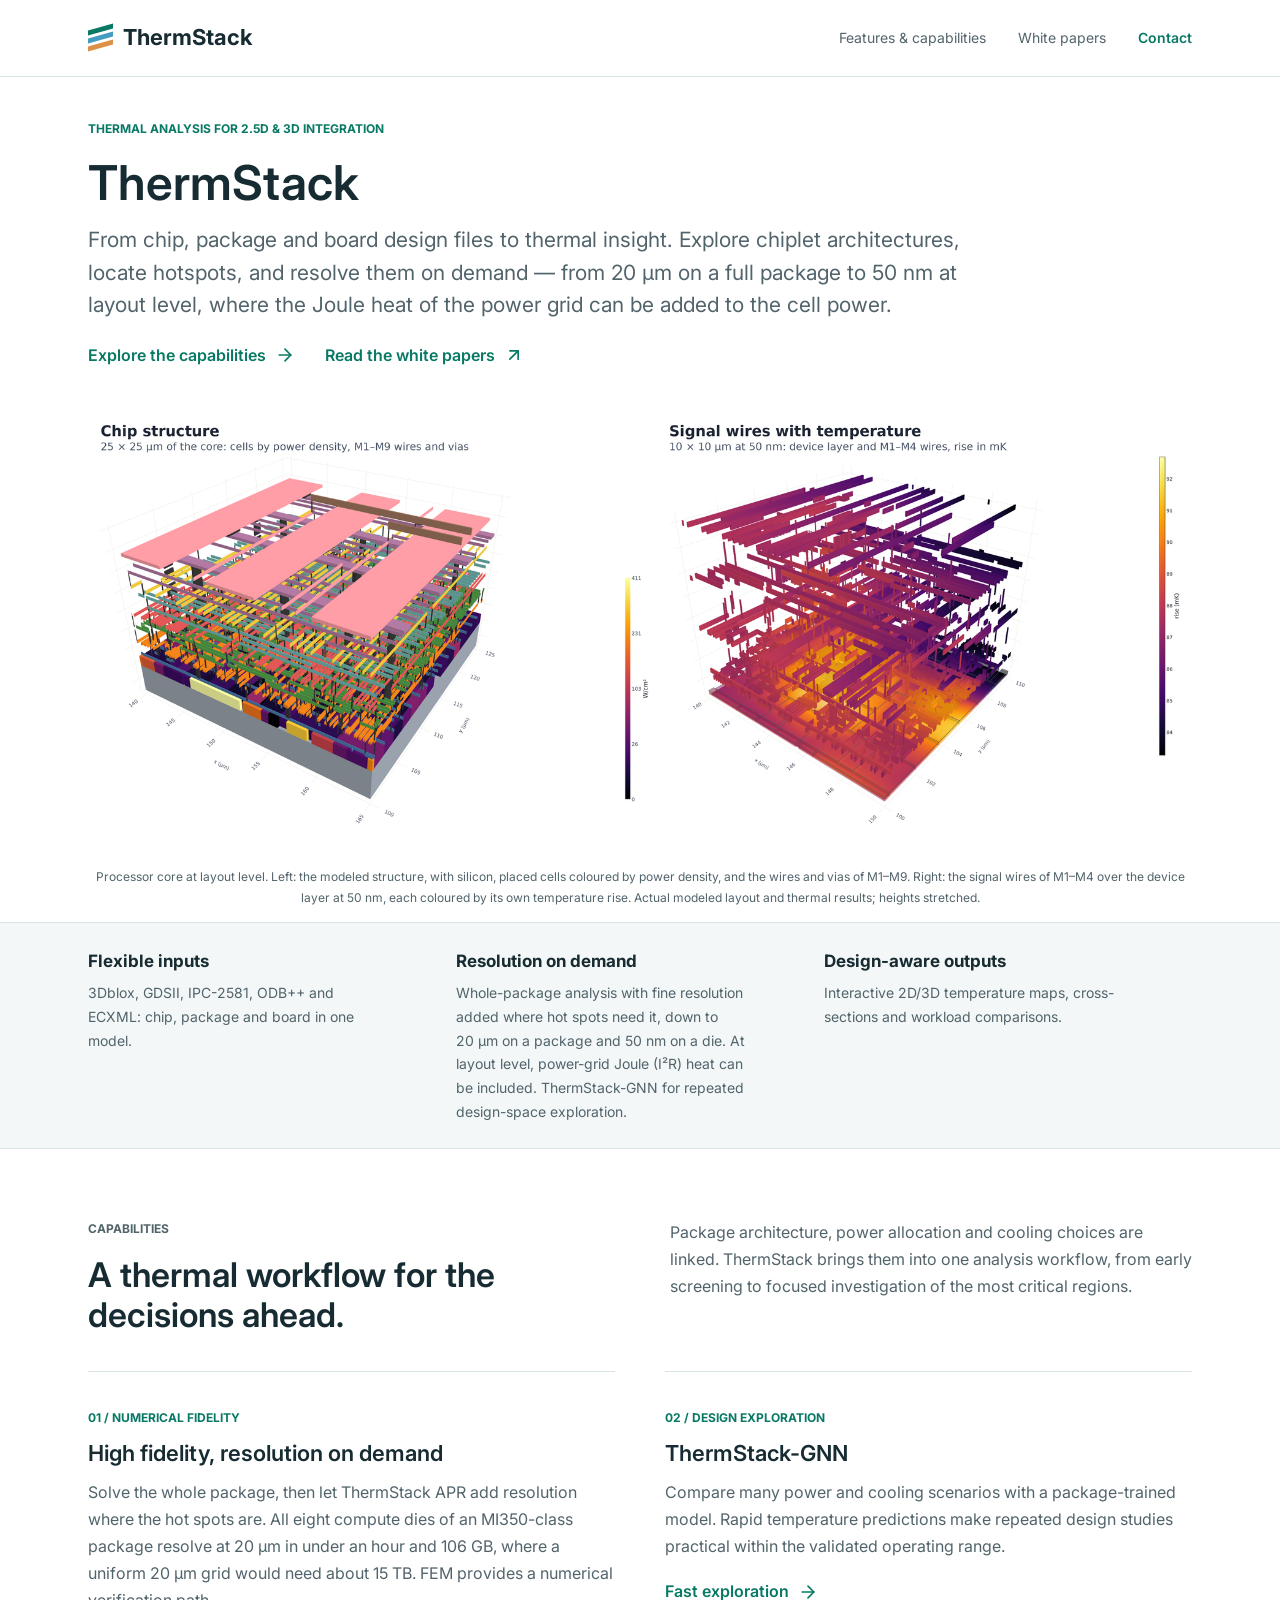
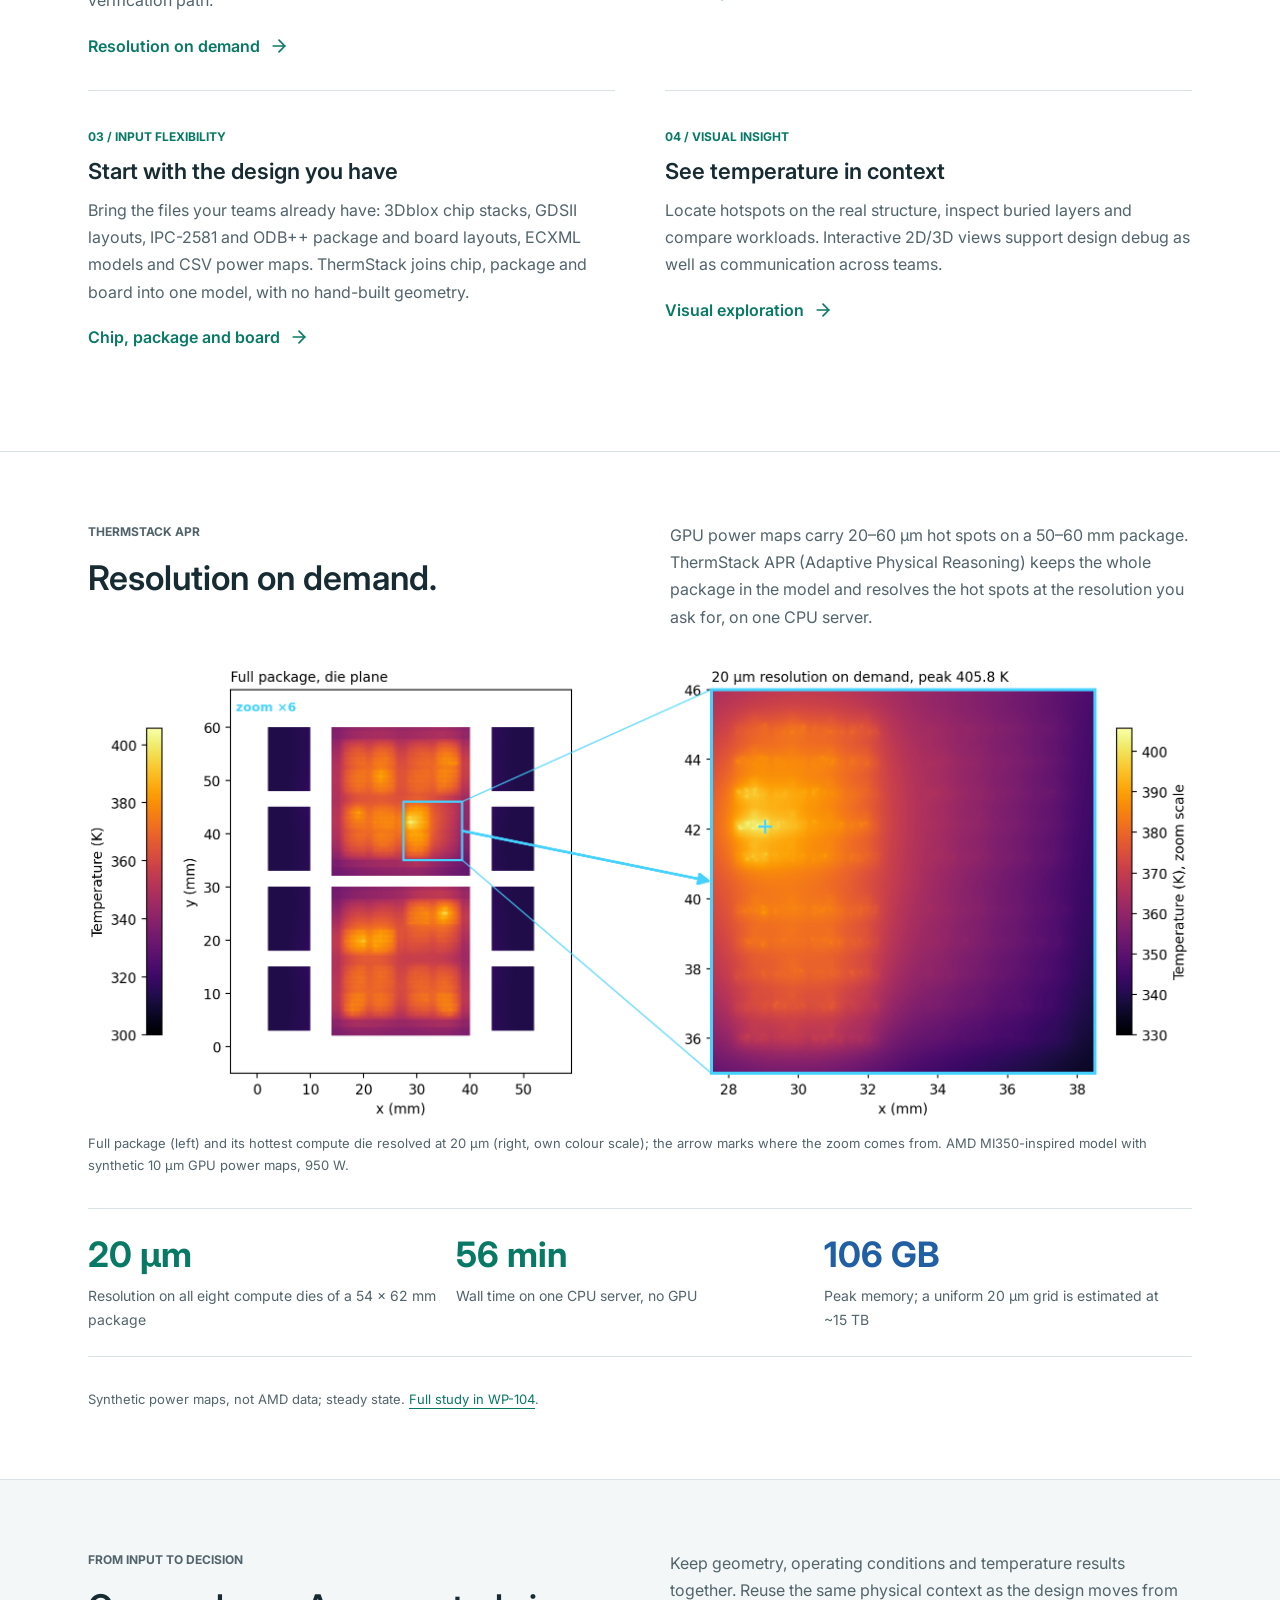
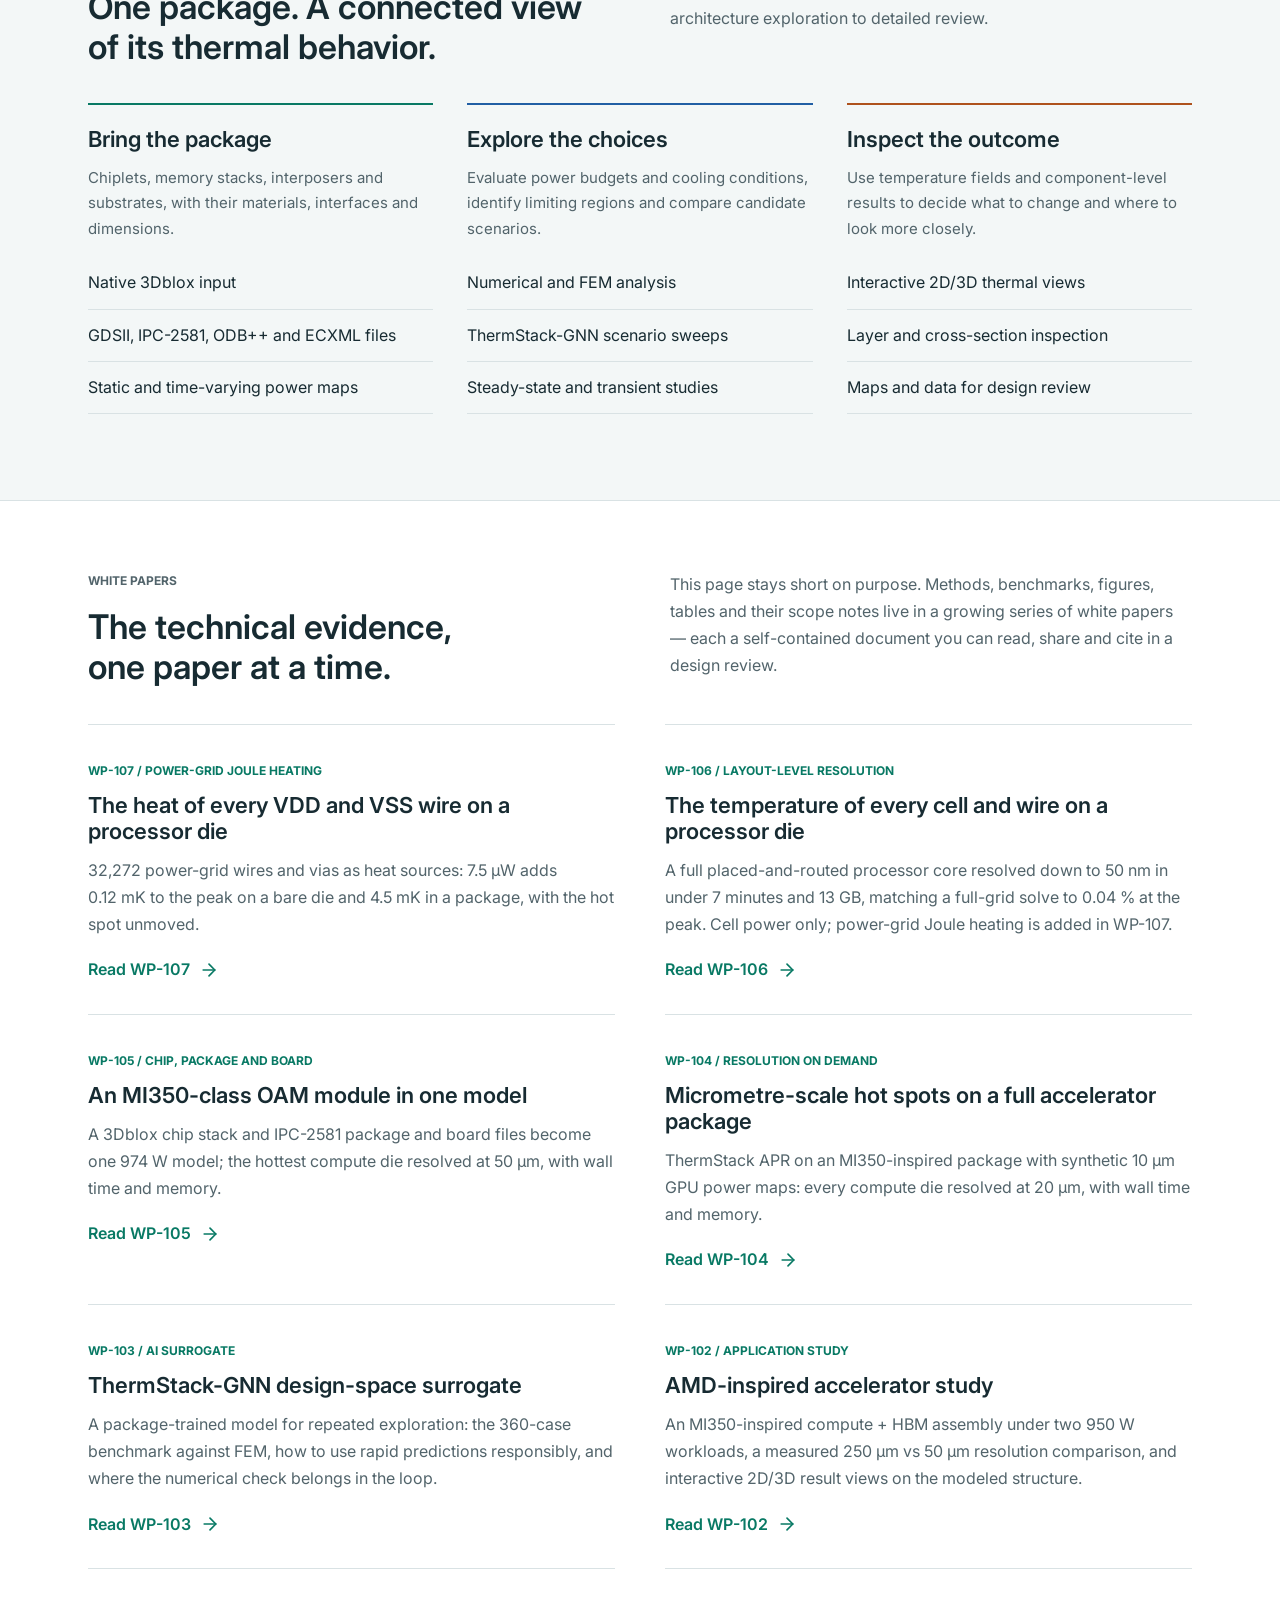
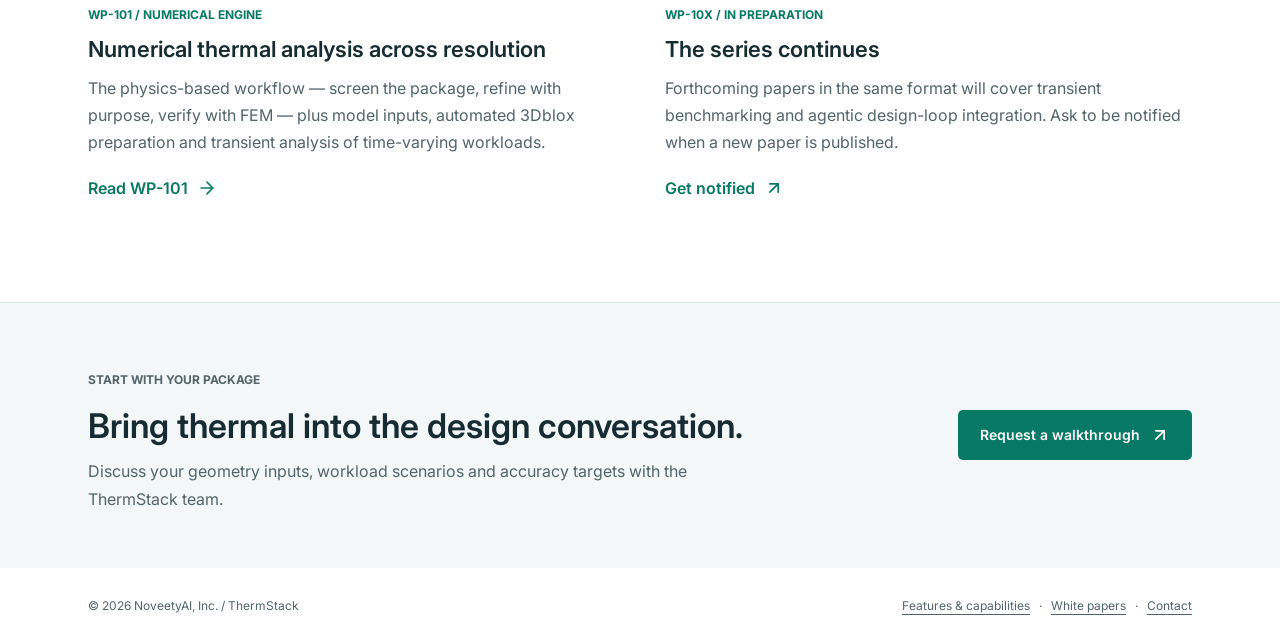
==== commit 88bad87e: "Note power-grid Joule heating for layout-level analysis Index lead, summary strip and WP-106 card; W" ====
--- a/index.html
+++ b/index.html
@@ -17,12 +17,12 @@
 <main id="main">
   <section class="cover" aria-labelledby="product-title"><div class="wrap">
     <div class="intro"><p class="eyebrow">Thermal analysis for 2.5D &amp; 3D integration</p><h1 id="product-title">ThermStack</h1>
-    <p class="lead">From chip, package and board design files to thermal insight. Explore chiplet architectures, locate hotspots, and resolve them on demand &mdash; from 20&nbsp;&micro;m on a full package to 50&nbsp;nm at layout level.</p>
+    <p class="lead">From chip, package and board design files to thermal insight. Explore chiplet architectures, locate hotspots, and resolve them on demand &mdash; from 20&nbsp;&micro;m on a full package to 50&nbsp;nm at layout level, where the Joule heat of the power grid can be added to the cell power.</p>
     <div class="cover-actions"><a class="text-link" href="#capabilities">Explore the capabilities <svg class="icon" aria-hidden="true" viewBox="0 0 24 24" fill="none" stroke="currentColor" stroke-width="2" stroke-linecap="round" stroke-linejoin="round"><path d="M5 12h14"/><path d="m12 5 7 7-7 7"/></svg></a><a class="text-link" href="#whitepapers">Read the white papers <svg class="icon" aria-hidden="true" viewBox="0 0 24 24" fill="none" stroke="currentColor" stroke-width="2" stroke-linecap="round" stroke-linejoin="round"><path d="M7 7h10v10"/><path d="M7 17 17 7"/></svg></a></div></div>
     <div class="cover-visual" role="img" aria-label="Processor core at layout level. Left: chip structure of a 25 by 25 micrometre area, with silicon, placed cells coloured by power density, and the wires and vias of all nine metal layers. Right: a 10 by 10 micrometre area at 50 nanometres, with the device layer and the signal wires of the first four metal layers, each coloured by its temperature rise"></div>
     <p class="visual-note">Processor core at layout level. Left: the modeled structure, with silicon, placed cells coloured by power density, and the wires and vias of M1&ndash;M9. Right: the signal wires of M1&ndash;M4 over the device layer at 50&nbsp;nm, each coloured by its own temperature rise. Actual modeled layout and thermal results; heights stretched.</p>
   </div></section>
-  <div class="summary-strip"><div class="wrap summary-grid"><div><strong>Flexible inputs</strong><p>3Dblox, GDSII, IPC-2581, ODB++ and ECXML: chip, package and board in one model.</p></div><div><strong>Resolution on demand</strong><p>Whole-package analysis with fine resolution added where hot spots need it, down to 20&nbsp;&micro;m on a package and 50&nbsp;nm on a die. ThermStack-GNN for repeated design-space exploration.</p></div><div><strong>Design-aware outputs</strong><p>Interactive 2D/3D temperature maps, cross-sections and workload comparisons.</p></div></div></div>
+  <div class="summary-strip"><div class="wrap summary-grid"><div><strong>Flexible inputs</strong><p>3Dblox, GDSII, IPC-2581, ODB++ and ECXML: chip, package and board in one model.</p></div><div><strong>Resolution on demand</strong><p>Whole-package analysis with fine resolution added where hot spots need it, down to 20&nbsp;&micro;m on a package and 50&nbsp;nm on a die. At layout level, power-grid Joule (I&sup2;R) heat can be included. ThermStack-GNN for repeated design-space exploration.</p></div><div><strong>Design-aware outputs</strong><p>Interactive 2D/3D temperature maps, cross-sections and workload comparisons.</p></div></div></div>
   <section class="band" id="capabilities"><div class="wrap">
     <div class="section-heading"><div><p class="eyebrow">Capabilities</p><h2>A thermal workflow for the decisions ahead.</h2></div><p>Package architecture, power allocation and cooling choices are linked. ThermStack brings them into one analysis workflow, from early screening to focused investigation of the most critical regions.</p></div>
     <div class="capabilities">
@@ -46,7 +46,7 @@
     <div class="section-heading"><div><p class="eyebrow">White papers</p><h2>The technical evidence,<br>one paper at a time.</h2></div><p>This page stays short on purpose. Methods, benchmarks, figures, tables and their scope notes live in a growing series of white papers — each a self-contained document you can read, share and cite in a design review.</p></div>
     <div class="capabilities">
       <article class="capability"><p class="number">WP-107 / POWER-GRID JOULE HEATING</p><h3>The heat of every VDD and VSS wire on a processor die</h3><p>32,272 power-grid wires and vias as heat sources: 7.5&nbsp;&micro;W adds 0.12&nbsp;mK to the peak on a bare die and 4.5&nbsp;mK in a package, with the hot spot unmoved.</p><a class="text-link" href="whitepapers/wp-107-power-grid-joule-heating.html">Read WP-107 <svg class="icon" aria-hidden="true" viewBox="0 0 24 24" fill="none" stroke="currentColor" stroke-width="2" stroke-linecap="round" stroke-linejoin="round"><path d="M5 12h14"/><path d="m12 5 7 7-7 7"/></svg></a></article>
-      <article class="capability"><p class="number">WP-106 / LAYOUT-LEVEL RESOLUTION</p><h3>The temperature of every cell and wire on a processor die</h3><p>A full placed-and-routed processor core resolved down to 50&nbsp;nm in under 7 minutes and 13&nbsp;GB, matching a full-grid solve to 0.04&nbsp;% at the peak.</p><a class="text-link" href="whitepapers/wp-106-layout-level-resolution.html">Read WP-106 <svg class="icon" aria-hidden="true" viewBox="0 0 24 24" fill="none" stroke="currentColor" stroke-width="2" stroke-linecap="round" stroke-linejoin="round"><path d="M5 12h14"/><path d="m12 5 7 7-7 7"/></svg></a></article>
+      <article class="capability"><p class="number">WP-106 / LAYOUT-LEVEL RESOLUTION</p><h3>The temperature of every cell and wire on a processor die</h3><p>A full placed-and-routed processor core resolved down to 50&nbsp;nm in under 7 minutes and 13&nbsp;GB, matching a full-grid solve to 0.04&nbsp;% at the peak. Cell power only; power-grid Joule heating is added in WP-107.</p><a class="text-link" href="whitepapers/wp-106-layout-level-resolution.html">Read WP-106 <svg class="icon" aria-hidden="true" viewBox="0 0 24 24" fill="none" stroke="currentColor" stroke-width="2" stroke-linecap="round" stroke-linejoin="round"><path d="M5 12h14"/><path d="m12 5 7 7-7 7"/></svg></a></article>
       <article class="capability"><p class="number">WP-105 / CHIP, PACKAGE AND BOARD</p><h3>An MI350-class OAM module in one model</h3><p>A 3Dblox chip stack and IPC-2581 package and board files become one 974&nbsp;W model; the hottest compute die resolved at 50&nbsp;&micro;m, with wall time and memory.</p><a class="text-link" href="whitepapers/wp-105-chip-package-board.html">Read WP-105 <svg class="icon" aria-hidden="true" viewBox="0 0 24 24" fill="none" stroke="currentColor" stroke-width="2" stroke-linecap="round" stroke-linejoin="round"><path d="M5 12h14"/><path d="m12 5 7 7-7 7"/></svg></a></article>
       <article class="capability"><p class="number">WP-104 / RESOLUTION ON DEMAND</p><h3>Micrometre-scale hot spots on a full accelerator package</h3><p>ThermStack APR on an MI350-inspired package with synthetic 10&nbsp;&micro;m GPU power maps: every compute die resolved at 20&nbsp;&micro;m, with wall time and memory.</p><a class="text-link" href="whitepapers/wp-104-resolution-on-demand.html">Read WP-104 <svg class="icon" aria-hidden="true" viewBox="0 0 24 24" fill="none" stroke="currentColor" stroke-width="2" stroke-linecap="round" stroke-linejoin="round"><path d="M5 12h14"/><path d="m12 5 7 7-7 7"/></svg></a></article>
       <article class="capability"><p class="number">WP-103 / AI SURROGATE</p><h3>ThermStack-GNN design-space surrogate</h3><p>A package-trained model for repeated exploration: the 360-case benchmark against FEM, how to use rapid predictions responsibly, and where the numerical check belongs in the loop.</p><a class="text-link" href="whitepapers/wp-103-gnn-surrogate.html">Read WP-103 <svg class="icon" aria-hidden="true" viewBox="0 0 24 24" fill="none" stroke="currentColor" stroke-width="2" stroke-linecap="round" stroke-linejoin="round"><path d="M5 12h14"/><path d="m12 5 7 7-7 7"/></svg></a></article>
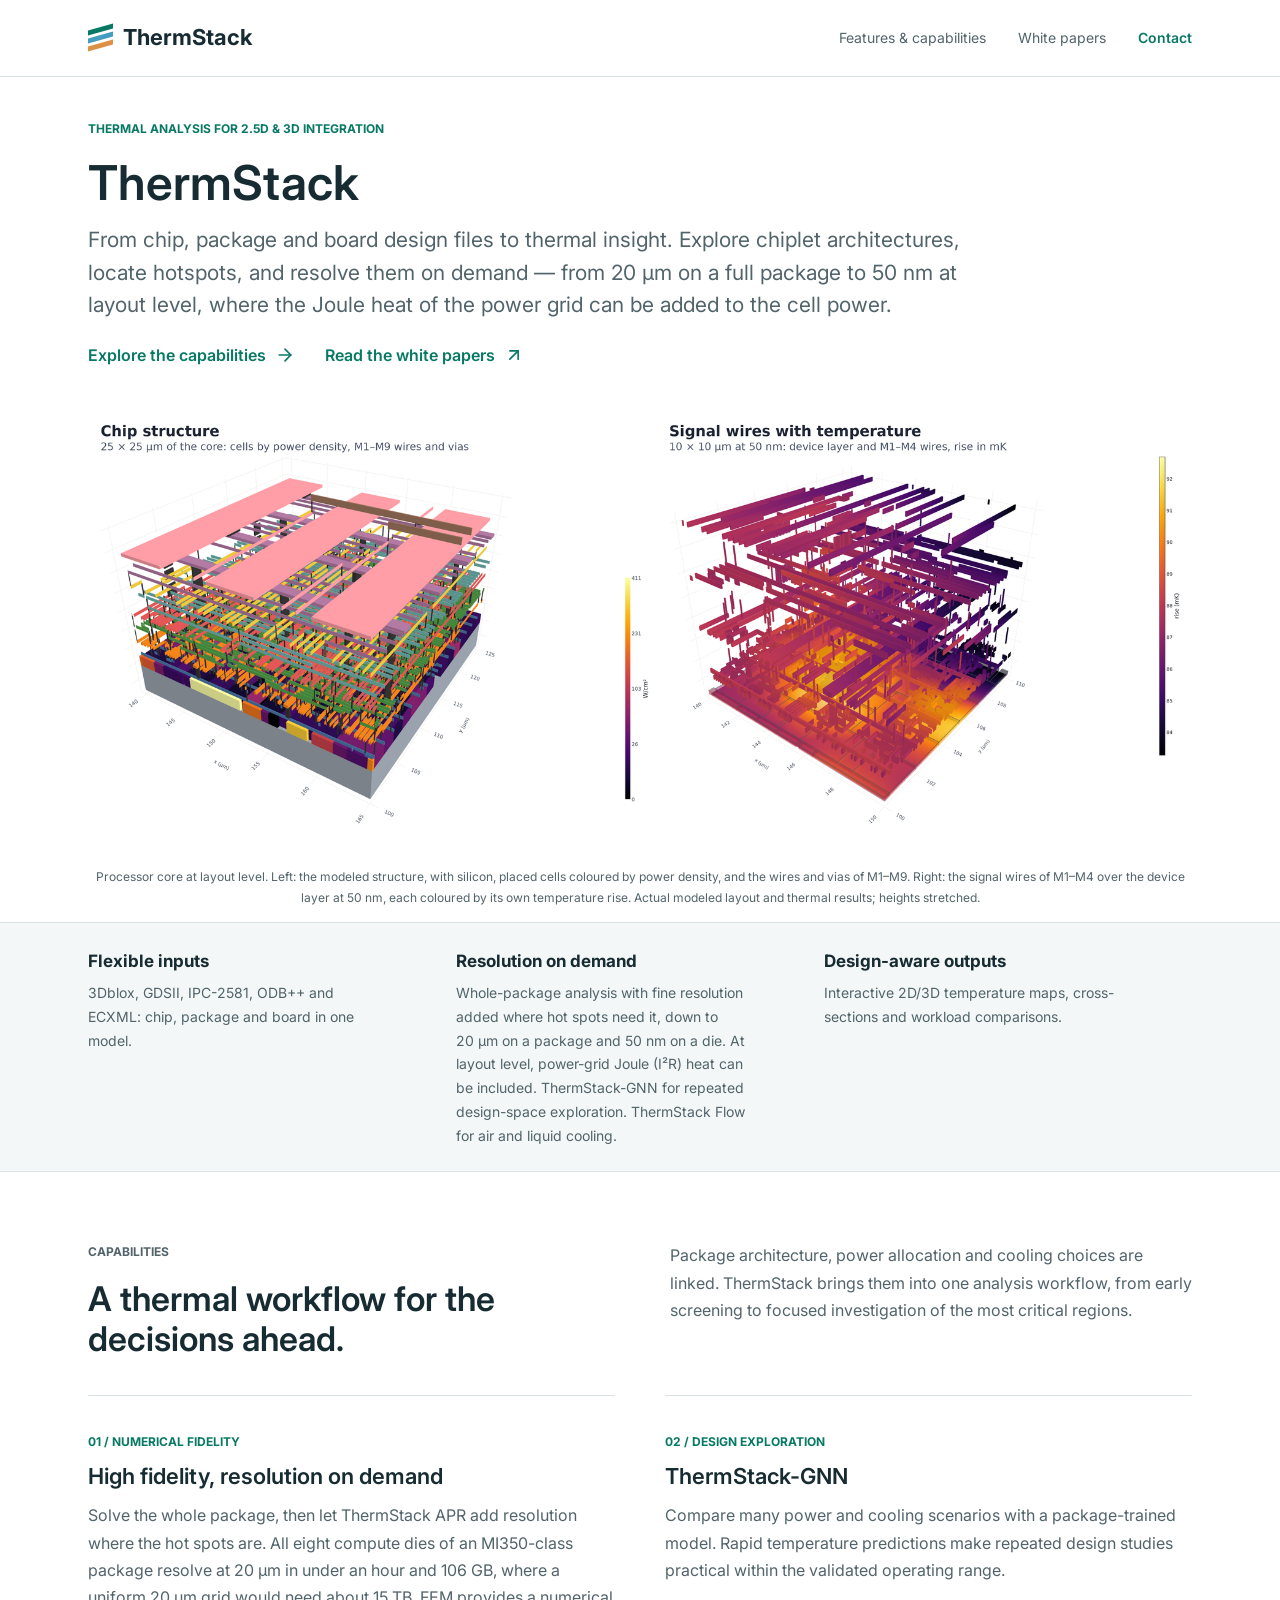
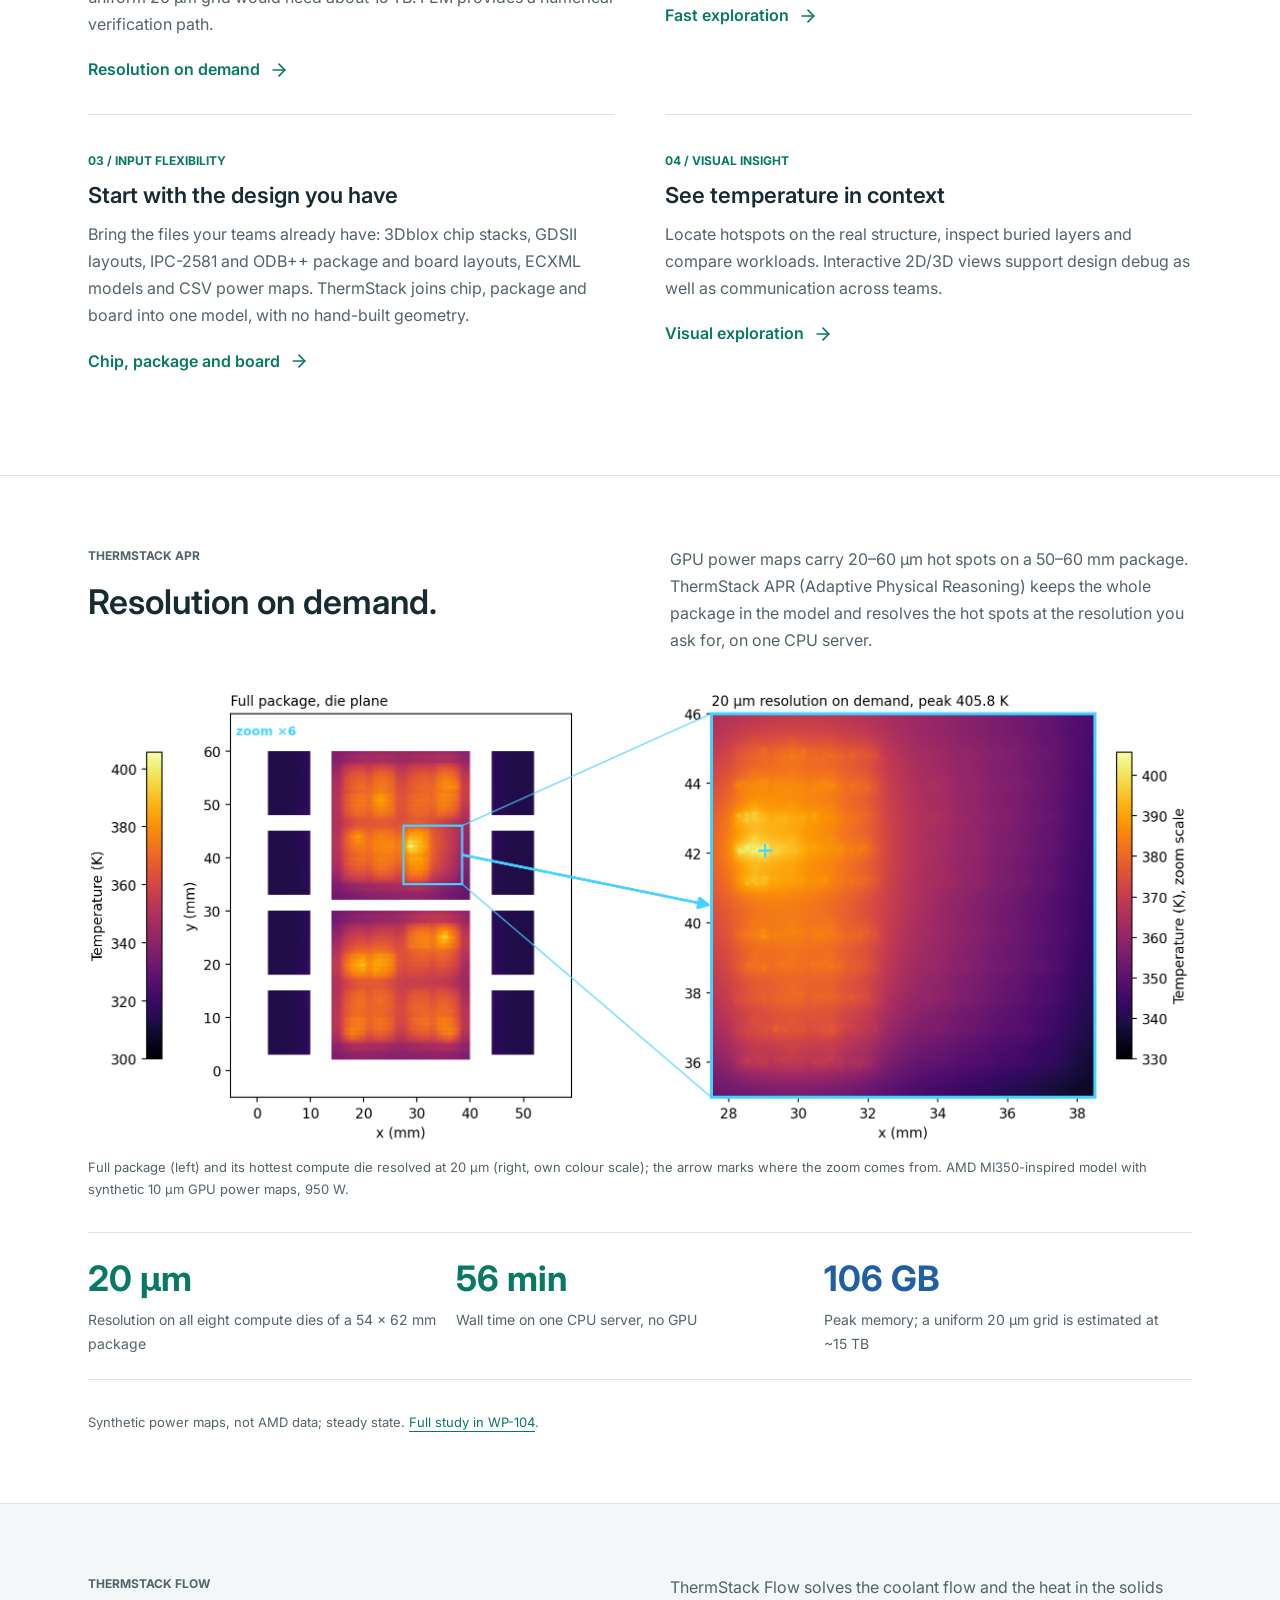
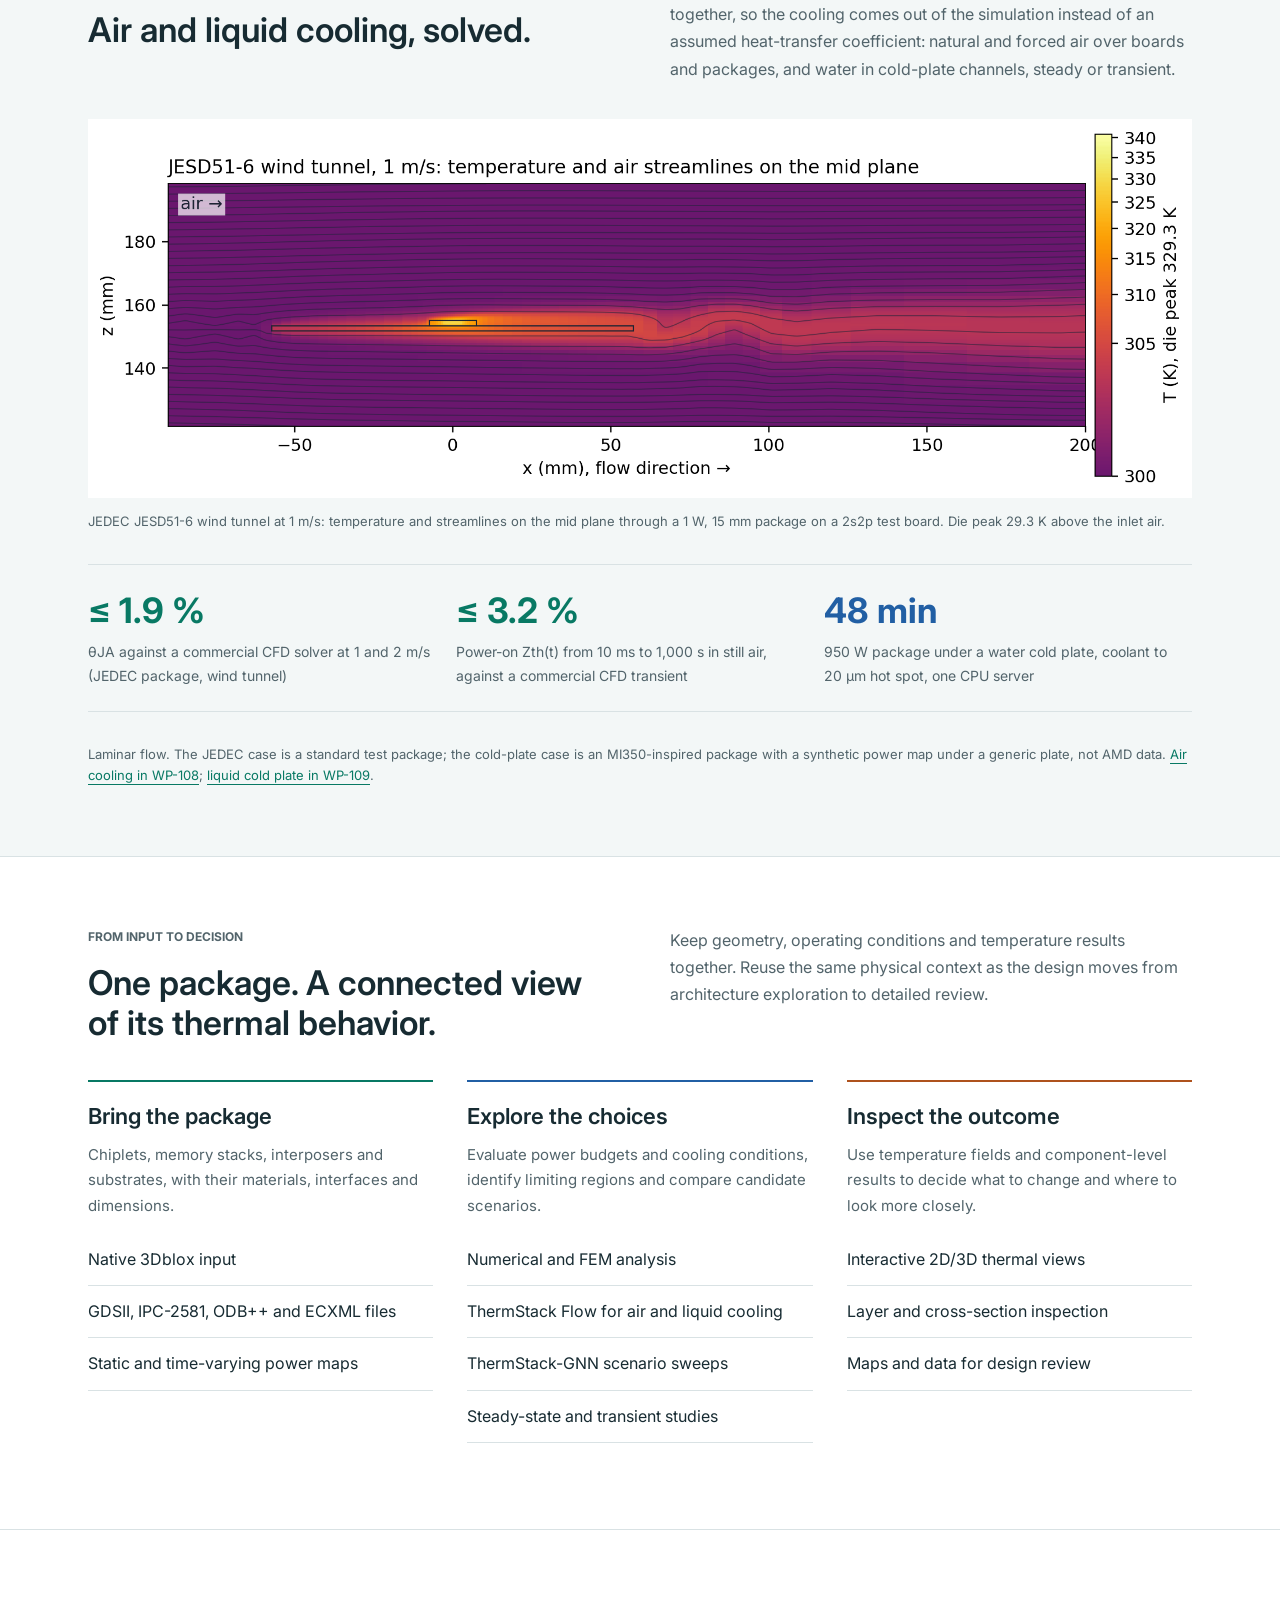
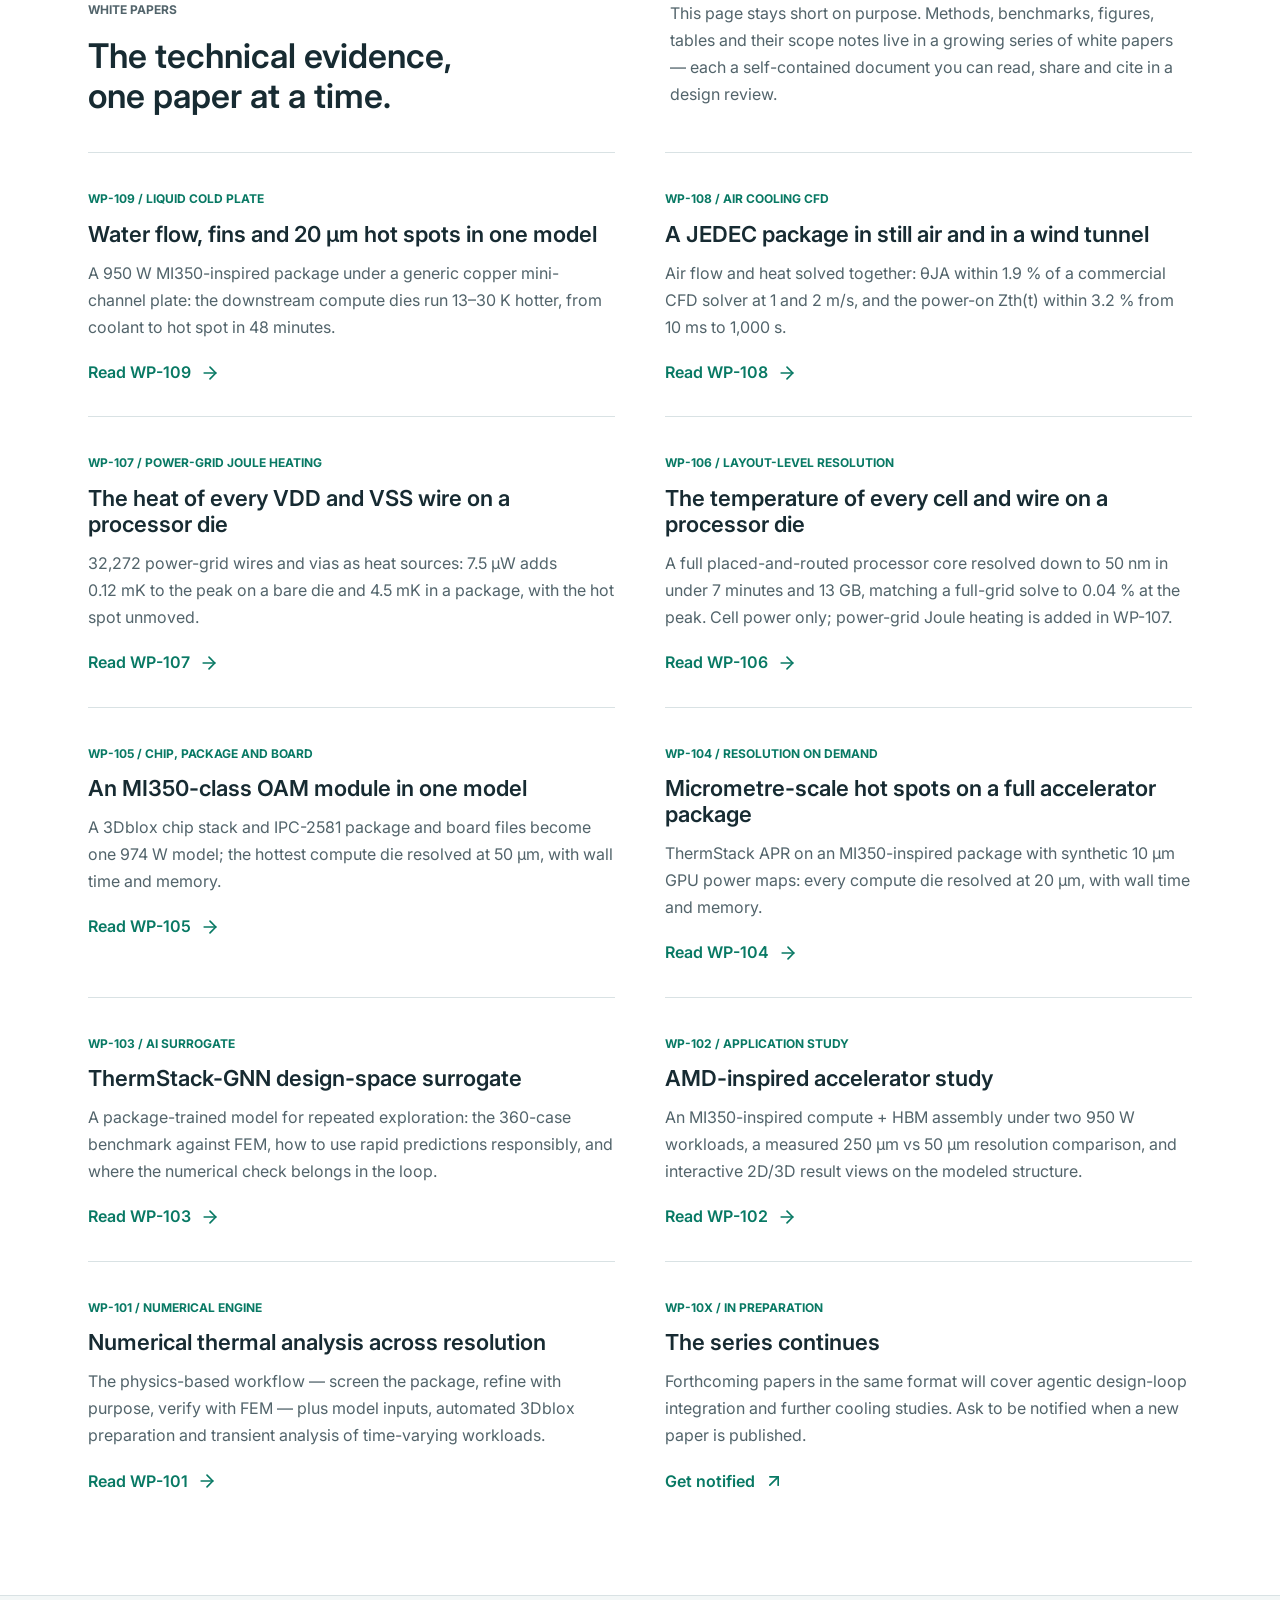
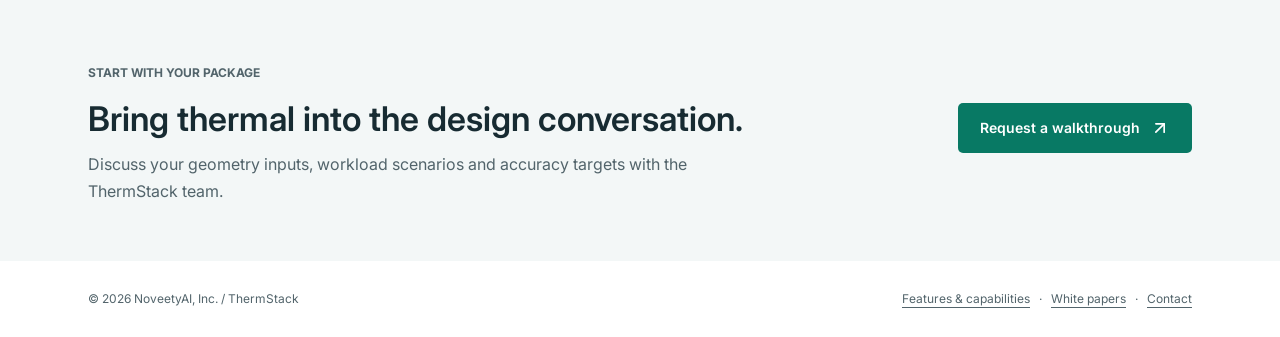
==== commit 1ce28f3b: "Add WP-108 (air cooling) and WP-109 (liquid cold plate) with ThermStack Flow WP-108: JEDEC 2s2p boar" ====
--- a/index.html
+++ b/index.html
@@ -22,7 +22,7 @@
     <div class="cover-visual" role="img" aria-label="Processor core at layout level. Left: chip structure of a 25 by 25 micrometre area, with silicon, placed cells coloured by power density, and the wires and vias of all nine metal layers. Right: a 10 by 10 micrometre area at 50 nanometres, with the device layer and the signal wires of the first four metal layers, each coloured by its temperature rise"></div>
     <p class="visual-note">Processor core at layout level. Left: the modeled structure, with silicon, placed cells coloured by power density, and the wires and vias of M1&ndash;M9. Right: the signal wires of M1&ndash;M4 over the device layer at 50&nbsp;nm, each coloured by its own temperature rise. Actual modeled layout and thermal results; heights stretched.</p>
   </div></section>
-  <div class="summary-strip"><div class="wrap summary-grid"><div><strong>Flexible inputs</strong><p>3Dblox, GDSII, IPC-2581, ODB++ and ECXML: chip, package and board in one model.</p></div><div><strong>Resolution on demand</strong><p>Whole-package analysis with fine resolution added where hot spots need it, down to 20&nbsp;&micro;m on a package and 50&nbsp;nm on a die. At layout level, power-grid Joule (I&sup2;R) heat can be included. ThermStack-GNN for repeated design-space exploration.</p></div><div><strong>Design-aware outputs</strong><p>Interactive 2D/3D temperature maps, cross-sections and workload comparisons.</p></div></div></div>
+  <div class="summary-strip"><div class="wrap summary-grid"><div><strong>Flexible inputs</strong><p>3Dblox, GDSII, IPC-2581, ODB++ and ECXML: chip, package and board in one model.</p></div><div><strong>Resolution on demand</strong><p>Whole-package analysis with fine resolution added where hot spots need it, down to 20&nbsp;&micro;m on a package and 50&nbsp;nm on a die. At layout level, power-grid Joule (I&sup2;R) heat can be included. ThermStack-GNN for repeated design-space exploration. ThermStack Flow for air and liquid cooling.</p></div><div><strong>Design-aware outputs</strong><p>Interactive 2D/3D temperature maps, cross-sections and workload comparisons.</p></div></div></div>
   <section class="band" id="capabilities"><div class="wrap">
     <div class="section-heading"><div><p class="eyebrow">Capabilities</p><h2>A thermal workflow for the decisions ahead.</h2></div><p>Package architecture, power allocation and cooling choices are linked. ThermStack brings them into one analysis workflow, from early screening to focused investigation of the most critical regions.</p></div>
     <div class="capabilities">
@@ -38,13 +38,21 @@
     <div class="evidence"><div><strong>20&nbsp;&micro;m</strong><span>Resolution on all eight compute dies of a 54 &times; 62&nbsp;mm package</span></div><div><strong>56 min</strong><span>Wall time on one CPU server, no GPU</span></div><div><strong class="blue">106 GB</strong><span>Peak memory; a uniform 20&nbsp;&micro;m grid is estimated at ~15&nbsp;TB</span></div></div>
     <p class="note">Synthetic power maps, not AMD data; steady state. <a href="whitepapers/wp-104-resolution-on-demand.html">Full study in WP-104</a>.</p>
   </div></section>
-  <section class="band alt"><div class="wrap">
+  <section class="band alt" id="cfd"><div class="wrap">
+    <div class="section-heading"><div><p class="eyebrow">ThermStack Flow</p><h2>Air and liquid cooling, solved.</h2></div><p>ThermStack Flow solves the coolant flow and the heat in the solids together, so the cooling comes out of the simulation instead of an assumed heat-transfer coefficient: natural and forced air over boards and packages, and water in cold-plate channels, steady or transient.</p></div>
+    <figure class="figure"><button class="image-open" aria-label="Enlarge wind-tunnel temperature and streamlines" title="Enlarge image"><img src="assets/figs/cfd/v2b_U1_side.png" alt="Side section through a wind tunnel: air flows left to right at 1 metre per second along streamlines that bend around a test board; a warm wake leaves the package and the board and is carried downstream" loading="lazy" width="1970" height="676"></button><figcaption>JEDEC JESD51-6 wind tunnel at 1&nbsp;m/s: temperature and streamlines on the mid plane through a 1&nbsp;W, 15&nbsp;mm package on a 2s2p test board. Die peak 29.3&nbsp;K above the inlet air.</figcaption></figure>
+    <div class="evidence"><div><strong>&le;&nbsp;1.9&nbsp;%</strong><span>&theta;JA against a commercial CFD solver at 1 and 2&nbsp;m/s (JEDEC package, wind tunnel)</span></div><div><strong>&le;&nbsp;3.2&nbsp;%</strong><span>Power-on Zth(t) from 10&nbsp;ms to 1,000&nbsp;s in still air, against a commercial CFD transient</span></div><div><strong class="blue">48 min</strong><span>950&nbsp;W package under a water cold plate, coolant to 20&nbsp;&micro;m hot spot, one CPU server</span></div></div>
+    <p class="note">Laminar flow. The JEDEC case is a standard test package; the cold-plate case is an MI350-inspired package with a synthetic power map under a generic plate, not AMD data. <a href="whitepapers/wp-108-air-cooling-cfd.html">Air cooling in WP-108</a>; <a href="whitepapers/wp-109-mi350-cold-plate.html">liquid cold plate in WP-109</a>.</p>
+  </div></section>
+  <section class="band"><div class="wrap">
     <div class="section-heading"><div><p class="eyebrow">From input to decision</p><h2>One package. A connected view of its thermal behavior.</h2></div><p>Keep geometry, operating conditions and temperature results together. Reuse the same physical context as the design moves from architecture exploration to detailed review.</p></div>
-    <div class="flow"><article><h3>Bring the package</h3><p>Chiplets, memory stacks, interposers and substrates, with their materials, interfaces and dimensions.</p><ul class="inline-list"><li>Native 3Dblox input</li><li>GDSII, IPC-2581, ODB++ and ECXML files</li><li>Static and time-varying power maps</li></ul></article><article><h3>Explore the choices</h3><p>Evaluate power budgets and cooling conditions, identify limiting regions and compare candidate scenarios.</p><ul class="inline-list"><li>Numerical and FEM analysis</li><li>ThermStack-GNN scenario sweeps</li><li>Steady-state and transient studies</li></ul></article><article><h3>Inspect the outcome</h3><p>Use temperature fields and component-level results to decide what to change and where to look more closely.</p><ul class="inline-list"><li>Interactive 2D/3D thermal views</li><li>Layer and cross-section inspection</li><li>Maps and data for design review</li></ul></article></div>
+    <div class="flow"><article><h3>Bring the package</h3><p>Chiplets, memory stacks, interposers and substrates, with their materials, interfaces and dimensions.</p><ul class="inline-list"><li>Native 3Dblox input</li><li>GDSII, IPC-2581, ODB++ and ECXML files</li><li>Static and time-varying power maps</li></ul></article><article><h3>Explore the choices</h3><p>Evaluate power budgets and cooling conditions, identify limiting regions and compare candidate scenarios.</p><ul class="inline-list"><li>Numerical and FEM analysis</li><li>ThermStack Flow for air and liquid cooling</li><li>ThermStack-GNN scenario sweeps</li><li>Steady-state and transient studies</li></ul></article><article><h3>Inspect the outcome</h3><p>Use temperature fields and component-level results to decide what to change and where to look more closely.</p><ul class="inline-list"><li>Interactive 2D/3D thermal views</li><li>Layer and cross-section inspection</li><li>Maps and data for design review</li></ul></article></div>
   </div></section>
   <section class="band" id="whitepapers"><div class="wrap">
     <div class="section-heading"><div><p class="eyebrow">White papers</p><h2>The technical evidence,<br>one paper at a time.</h2></div><p>This page stays short on purpose. Methods, benchmarks, figures, tables and their scope notes live in a growing series of white papers — each a self-contained document you can read, share and cite in a design review.</p></div>
     <div class="capabilities">
+      <article class="capability"><p class="number">WP-109 / LIQUID COLD PLATE</p><h3>Water flow, fins and 20&nbsp;&micro;m hot spots in one model</h3><p>A 950&nbsp;W MI350-inspired package under a generic copper mini-channel plate: the downstream compute dies run 13&ndash;30&nbsp;K hotter, from coolant to hot spot in 48 minutes.</p><a class="text-link" href="whitepapers/wp-109-mi350-cold-plate.html">Read WP-109 <svg class="icon" aria-hidden="true" viewBox="0 0 24 24" fill="none" stroke="currentColor" stroke-width="2" stroke-linecap="round" stroke-linejoin="round"><path d="M5 12h14"/><path d="m12 5 7 7-7 7"/></svg></a></article>
+      <article class="capability"><p class="number">WP-108 / AIR COOLING CFD</p><h3>A JEDEC package in still air and in a wind tunnel</h3><p>Air flow and heat solved together: &theta;JA within 1.9&nbsp;% of a commercial CFD solver at 1 and 2&nbsp;m/s, and the power-on Zth(t) within 3.2&nbsp;% from 10&nbsp;ms to 1,000&nbsp;s.</p><a class="text-link" href="whitepapers/wp-108-air-cooling-cfd.html">Read WP-108 <svg class="icon" aria-hidden="true" viewBox="0 0 24 24" fill="none" stroke="currentColor" stroke-width="2" stroke-linecap="round" stroke-linejoin="round"><path d="M5 12h14"/><path d="m12 5 7 7-7 7"/></svg></a></article>
       <article class="capability"><p class="number">WP-107 / POWER-GRID JOULE HEATING</p><h3>The heat of every VDD and VSS wire on a processor die</h3><p>32,272 power-grid wires and vias as heat sources: 7.5&nbsp;&micro;W adds 0.12&nbsp;mK to the peak on a bare die and 4.5&nbsp;mK in a package, with the hot spot unmoved.</p><a class="text-link" href="whitepapers/wp-107-power-grid-joule-heating.html">Read WP-107 <svg class="icon" aria-hidden="true" viewBox="0 0 24 24" fill="none" stroke="currentColor" stroke-width="2" stroke-linecap="round" stroke-linejoin="round"><path d="M5 12h14"/><path d="m12 5 7 7-7 7"/></svg></a></article>
       <article class="capability"><p class="number">WP-106 / LAYOUT-LEVEL RESOLUTION</p><h3>The temperature of every cell and wire on a processor die</h3><p>A full placed-and-routed processor core resolved down to 50&nbsp;nm in under 7 minutes and 13&nbsp;GB, matching a full-grid solve to 0.04&nbsp;% at the peak. Cell power only; power-grid Joule heating is added in WP-107.</p><a class="text-link" href="whitepapers/wp-106-layout-level-resolution.html">Read WP-106 <svg class="icon" aria-hidden="true" viewBox="0 0 24 24" fill="none" stroke="currentColor" stroke-width="2" stroke-linecap="round" stroke-linejoin="round"><path d="M5 12h14"/><path d="m12 5 7 7-7 7"/></svg></a></article>
       <article class="capability"><p class="number">WP-105 / CHIP, PACKAGE AND BOARD</p><h3>An MI350-class OAM module in one model</h3><p>A 3Dblox chip stack and IPC-2581 package and board files become one 974&nbsp;W model; the hottest compute die resolved at 50&nbsp;&micro;m, with wall time and memory.</p><a class="text-link" href="whitepapers/wp-105-chip-package-board.html">Read WP-105 <svg class="icon" aria-hidden="true" viewBox="0 0 24 24" fill="none" stroke="currentColor" stroke-width="2" stroke-linecap="round" stroke-linejoin="round"><path d="M5 12h14"/><path d="m12 5 7 7-7 7"/></svg></a></article>
@@ -52,7 +60,7 @@
       <article class="capability"><p class="number">WP-103 / AI SURROGATE</p><h3>ThermStack-GNN design-space surrogate</h3><p>A package-trained model for repeated exploration: the 360-case benchmark against FEM, how to use rapid predictions responsibly, and where the numerical check belongs in the loop.</p><a class="text-link" href="whitepapers/wp-103-gnn-surrogate.html">Read WP-103 <svg class="icon" aria-hidden="true" viewBox="0 0 24 24" fill="none" stroke="currentColor" stroke-width="2" stroke-linecap="round" stroke-linejoin="round"><path d="M5 12h14"/><path d="m12 5 7 7-7 7"/></svg></a></article>
       <article class="capability"><p class="number">WP-102 / APPLICATION STUDY</p><h3>AMD-inspired accelerator study</h3><p>An MI350-inspired compute + HBM assembly under two 950 W workloads, a measured 250&nbsp;&micro;m vs 50&nbsp;&micro;m resolution comparison, and interactive 2D/3D result views on the modeled structure.</p><a class="text-link" href="whitepapers/wp-102-amd-resolution-study.html">Read WP-102 <svg class="icon" aria-hidden="true" viewBox="0 0 24 24" fill="none" stroke="currentColor" stroke-width="2" stroke-linecap="round" stroke-linejoin="round"><path d="M5 12h14"/><path d="m12 5 7 7-7 7"/></svg></a></article>
       <article class="capability"><p class="number">WP-101 / NUMERICAL ENGINE</p><h3>Numerical thermal analysis across resolution</h3><p>The physics-based workflow — screen the package, refine with purpose, verify with FEM — plus model inputs, automated 3Dblox preparation and transient analysis of time-varying workloads.</p><a class="text-link" href="whitepapers/wp-101-numerical-engine.html">Read WP-101 <svg class="icon" aria-hidden="true" viewBox="0 0 24 24" fill="none" stroke="currentColor" stroke-width="2" stroke-linecap="round" stroke-linejoin="round"><path d="M5 12h14"/><path d="m12 5 7 7-7 7"/></svg></a></article>
-      <article class="capability"><p class="number">WP-10X / IN PREPARATION</p><h3>The series continues</h3><p>Forthcoming papers in the same format will cover transient benchmarking and agentic design-loop integration. Ask to be notified when a new paper is published.</p><a class="text-link" href="mailto:noveetyai@noveetymanagement.com?subject=ThermStack%20white%20paper%20notifications">Get notified <svg class="icon" aria-hidden="true" viewBox="0 0 24 24" fill="none" stroke="currentColor" stroke-width="2" stroke-linecap="round" stroke-linejoin="round"><path d="M7 7h10v10"/><path d="M7 17 17 7"/></svg></a></article>
+      <article class="capability"><p class="number">WP-10X / IN PREPARATION</p><h3>The series continues</h3><p>Forthcoming papers in the same format will cover agentic design-loop integration and further cooling studies. Ask to be notified when a new paper is published.</p><a class="text-link" href="mailto:noveetyai@noveetymanagement.com?subject=ThermStack%20white%20paper%20notifications">Get notified <svg class="icon" aria-hidden="true" viewBox="0 0 24 24" fill="none" stroke="currentColor" stroke-width="2" stroke-linecap="round" stroke-linejoin="round"><path d="M7 7h10v10"/><path d="M7 17 17 7"/></svg></a></article>
     </div>
   </div></section>
   <section class="contact-band" id="contact"><div class="wrap contact-inner"><div><p class="eyebrow">Start with your package</p><h2>Bring thermal into the design conversation.</h2><p>Discuss your geometry inputs, workload scenarios and accuracy targets with the ThermStack team.</p></div><a class="button" href="mailto:noveetyai@noveetymanagement.com?subject=ThermStack%20design%20discussion">Request a walkthrough <svg class="icon" aria-hidden="true" viewBox="0 0 24 24" fill="none" stroke="currentColor" stroke-width="2" stroke-linecap="round" stroke-linejoin="round"><path d="M7 7h10v10"/><path d="M7 17 17 7"/></svg></a></div></section>
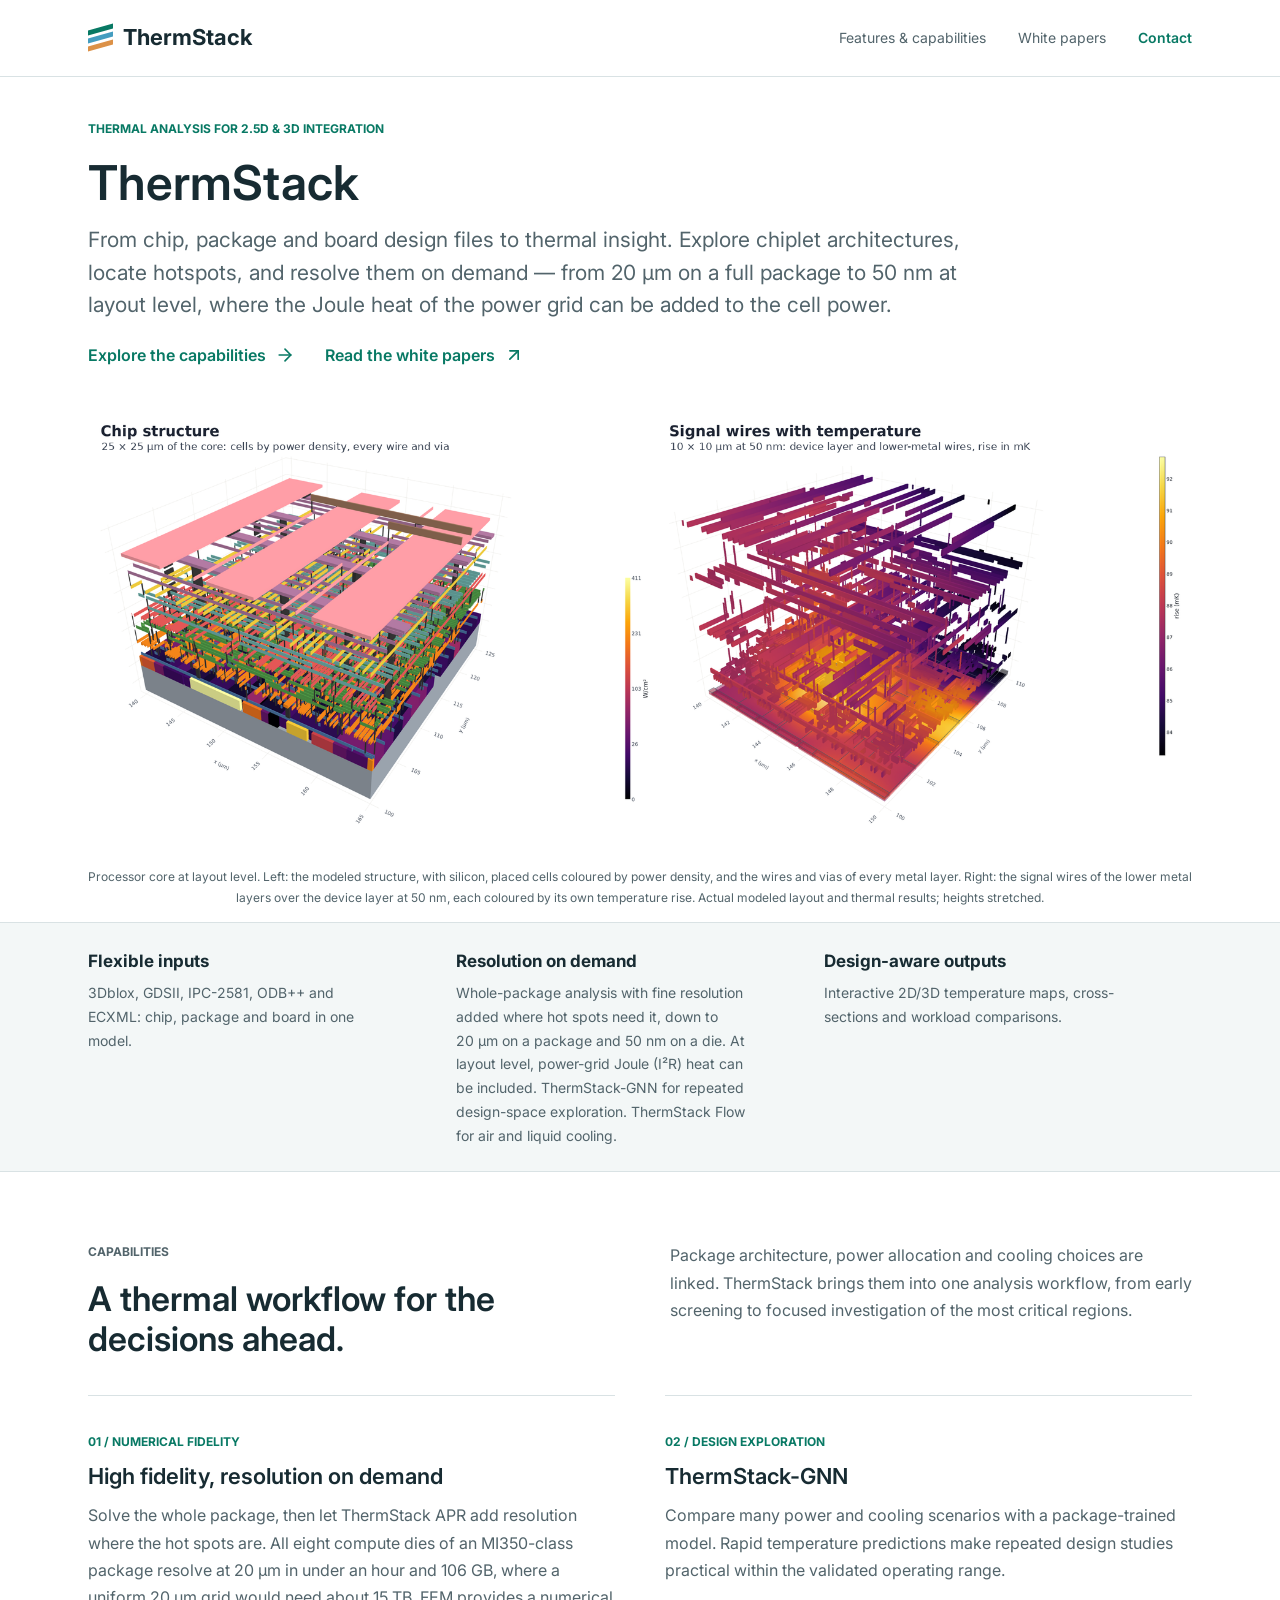
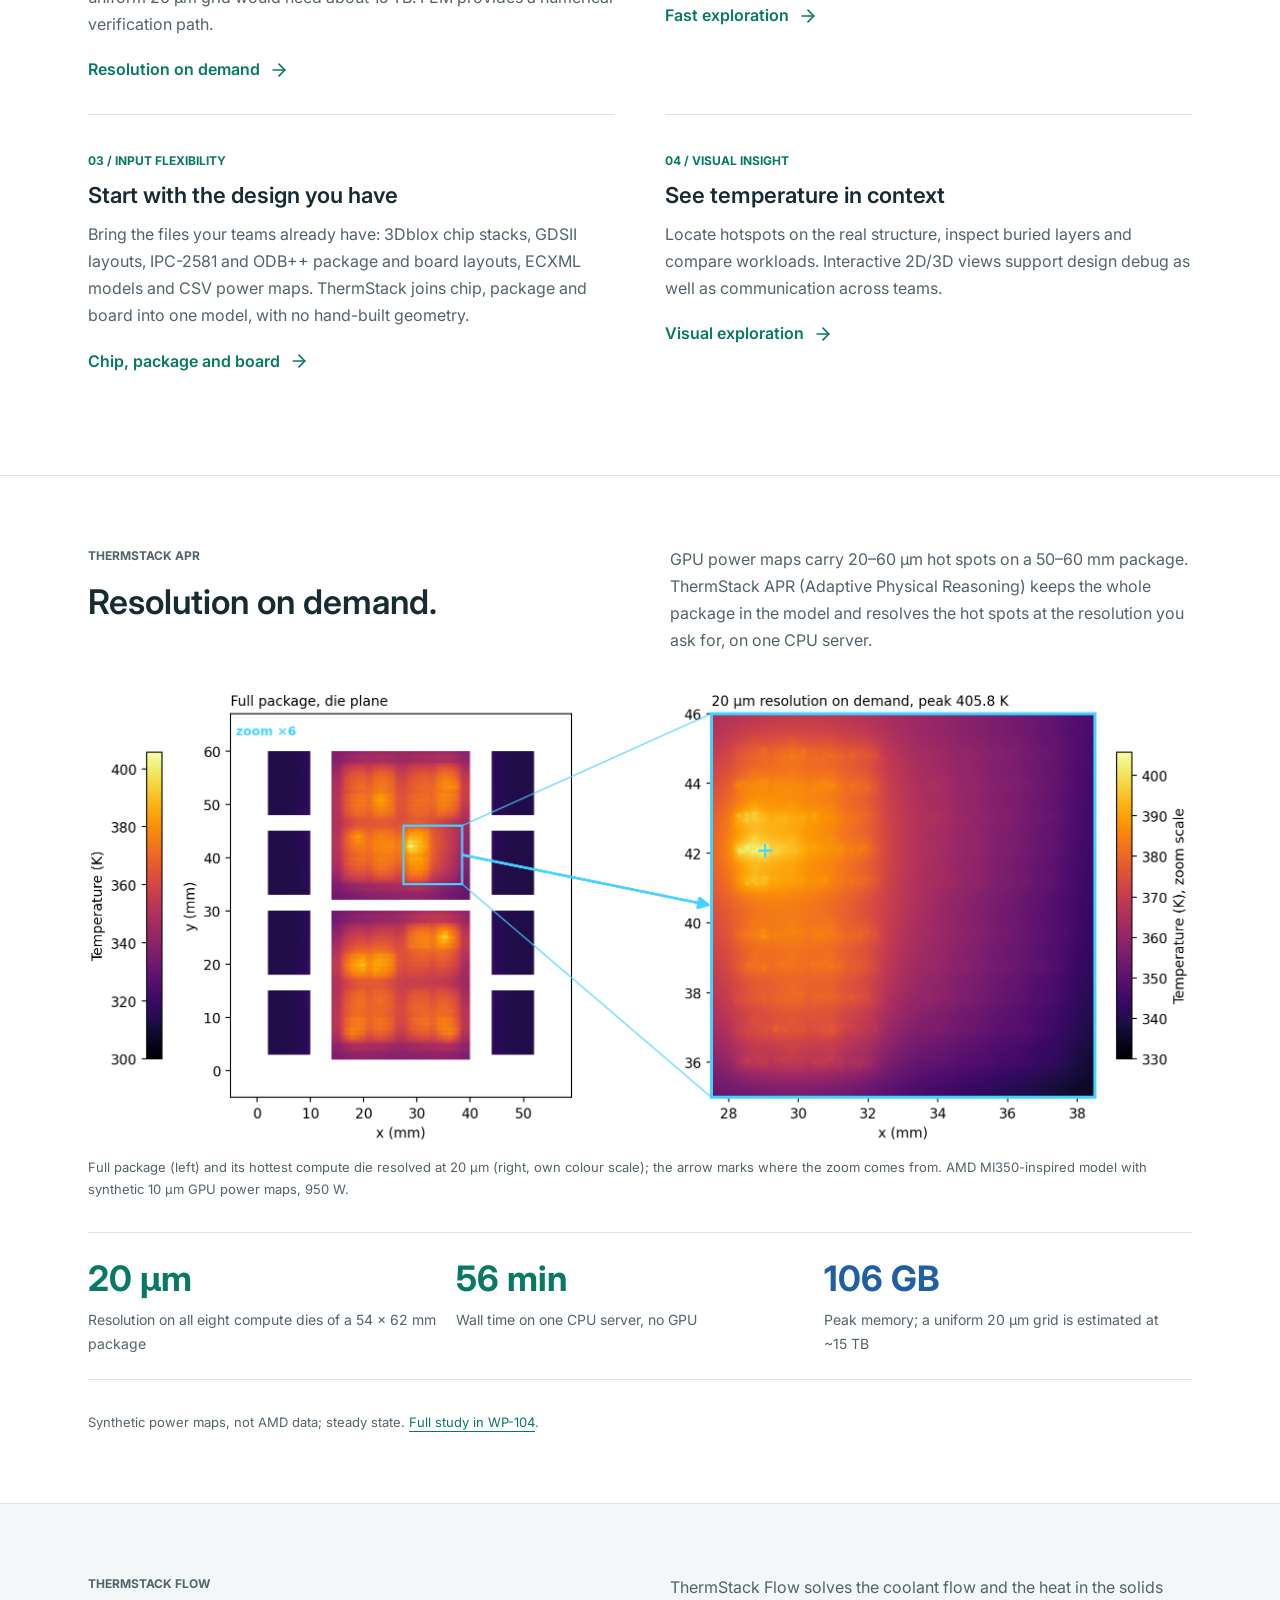
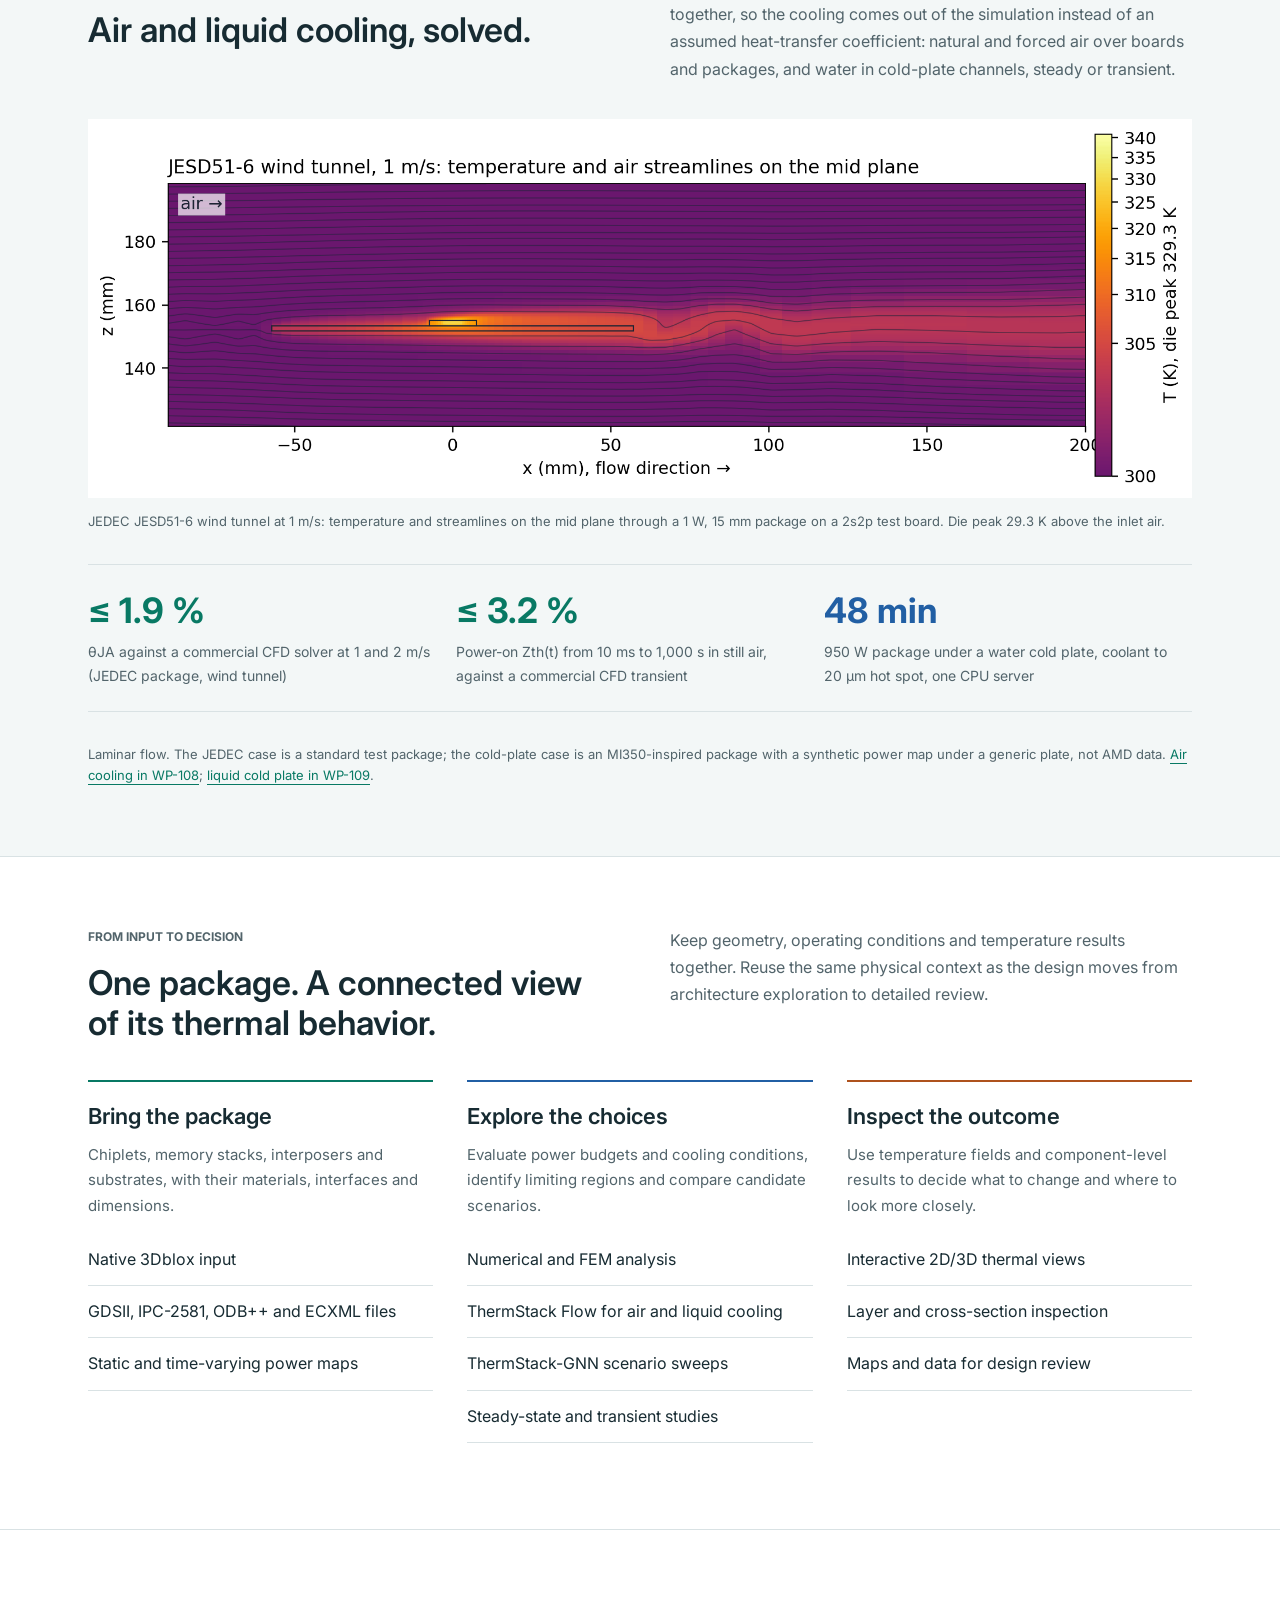
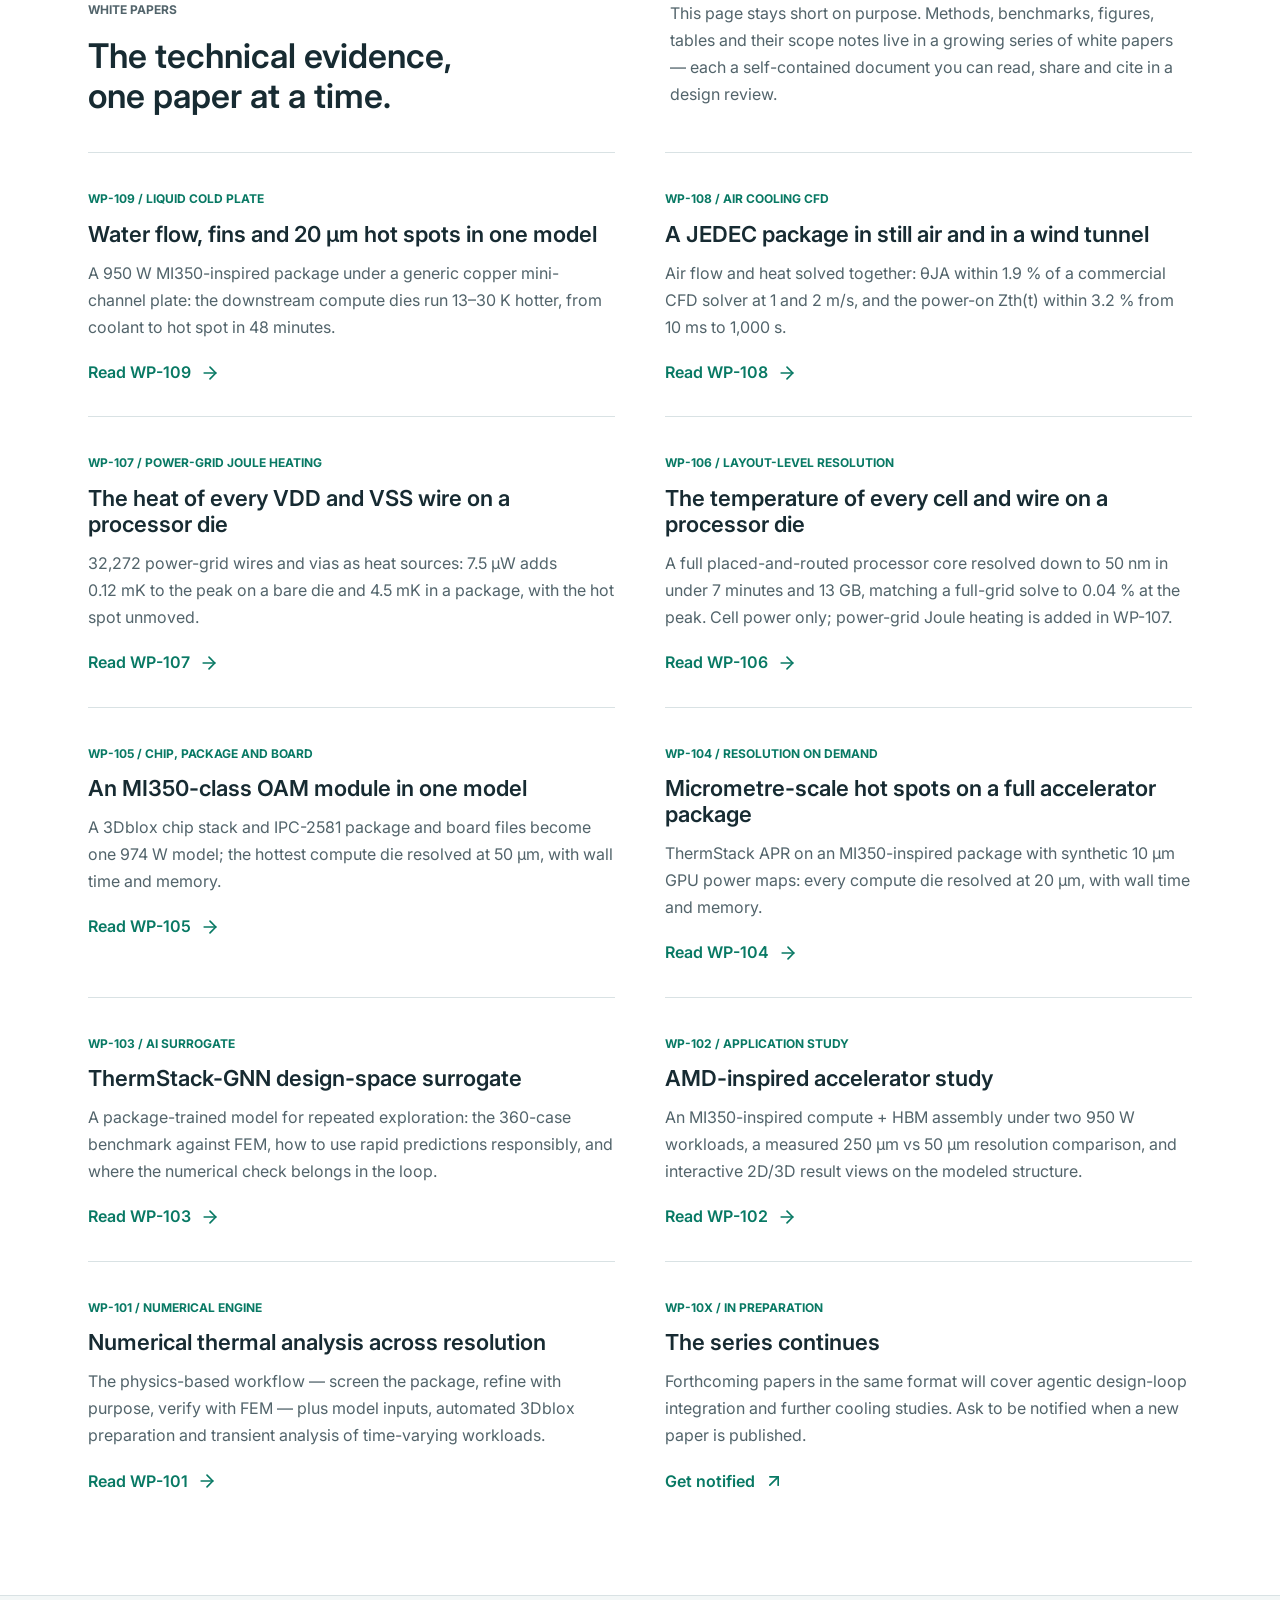
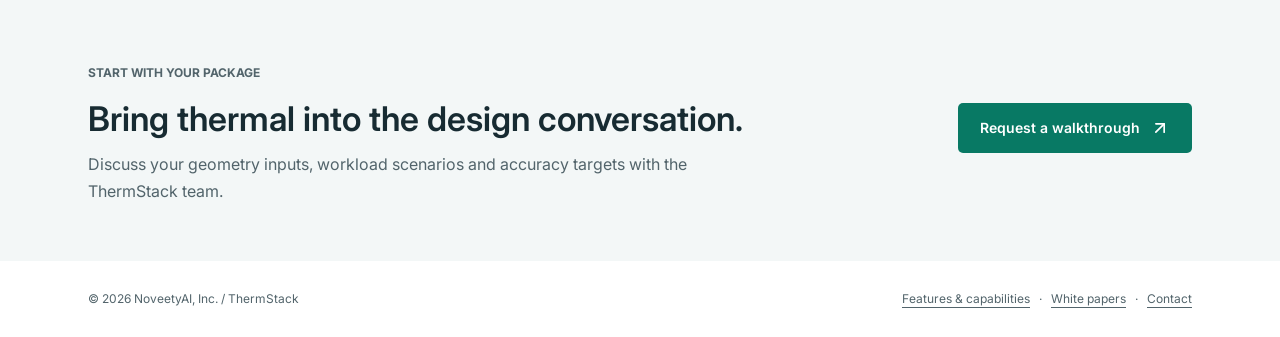
==== commit b10259d1: "Scrub public pages: no tool names, internals or PDK details - Name no commercial solvers; keep end r" ====
--- a/index.html
+++ b/index.html
@@ -19,8 +19,8 @@
     <div class="intro"><p class="eyebrow">Thermal analysis for 2.5D &amp; 3D integration</p><h1 id="product-title">ThermStack</h1>
     <p class="lead">From chip, package and board design files to thermal insight. Explore chiplet architectures, locate hotspots, and resolve them on demand &mdash; from 20&nbsp;&micro;m on a full package to 50&nbsp;nm at layout level, where the Joule heat of the power grid can be added to the cell power.</p>
     <div class="cover-actions"><a class="text-link" href="#capabilities">Explore the capabilities <svg class="icon" aria-hidden="true" viewBox="0 0 24 24" fill="none" stroke="currentColor" stroke-width="2" stroke-linecap="round" stroke-linejoin="round"><path d="M5 12h14"/><path d="m12 5 7 7-7 7"/></svg></a><a class="text-link" href="#whitepapers">Read the white papers <svg class="icon" aria-hidden="true" viewBox="0 0 24 24" fill="none" stroke="currentColor" stroke-width="2" stroke-linecap="round" stroke-linejoin="round"><path d="M7 7h10v10"/><path d="M7 17 17 7"/></svg></a></div></div>
-    <div class="cover-visual" role="img" aria-label="Processor core at layout level. Left: chip structure of a 25 by 25 micrometre area, with silicon, placed cells coloured by power density, and the wires and vias of all nine metal layers. Right: a 10 by 10 micrometre area at 50 nanometres, with the device layer and the signal wires of the first four metal layers, each coloured by its temperature rise"></div>
-    <p class="visual-note">Processor core at layout level. Left: the modeled structure, with silicon, placed cells coloured by power density, and the wires and vias of M1&ndash;M9. Right: the signal wires of M1&ndash;M4 over the device layer at 50&nbsp;nm, each coloured by its own temperature rise. Actual modeled layout and thermal results; heights stretched.</p>
+    <div class="cover-visual" role="img" aria-label="Processor core at layout level. Left: chip structure of a 25 by 25 micrometre area, with silicon, placed cells coloured by power density, and the wires and vias of every metal layer. Right: a 10 by 10 micrometre area at 50 nanometres, with the device layer and the signal wires of the lower metal layers, each coloured by its temperature rise"></div>
+    <p class="visual-note">Processor core at layout level. Left: the modeled structure, with silicon, placed cells coloured by power density, and the wires and vias of every metal layer. Right: the signal wires of the lower metal layers over the device layer at 50&nbsp;nm, each coloured by its own temperature rise. Actual modeled layout and thermal results; heights stretched.</p>
   </div></section>
   <div class="summary-strip"><div class="wrap summary-grid"><div><strong>Flexible inputs</strong><p>3Dblox, GDSII, IPC-2581, ODB++ and ECXML: chip, package and board in one model.</p></div><div><strong>Resolution on demand</strong><p>Whole-package analysis with fine resolution added where hot spots need it, down to 20&nbsp;&micro;m on a package and 50&nbsp;nm on a die. At layout level, power-grid Joule (I&sup2;R) heat can be included. ThermStack-GNN for repeated design-space exploration. ThermStack Flow for air and liquid cooling.</p></div><div><strong>Design-aware outputs</strong><p>Interactive 2D/3D temperature maps, cross-sections and workload comparisons.</p></div></div></div>
   <section class="band" id="capabilities"><div class="wrap">
